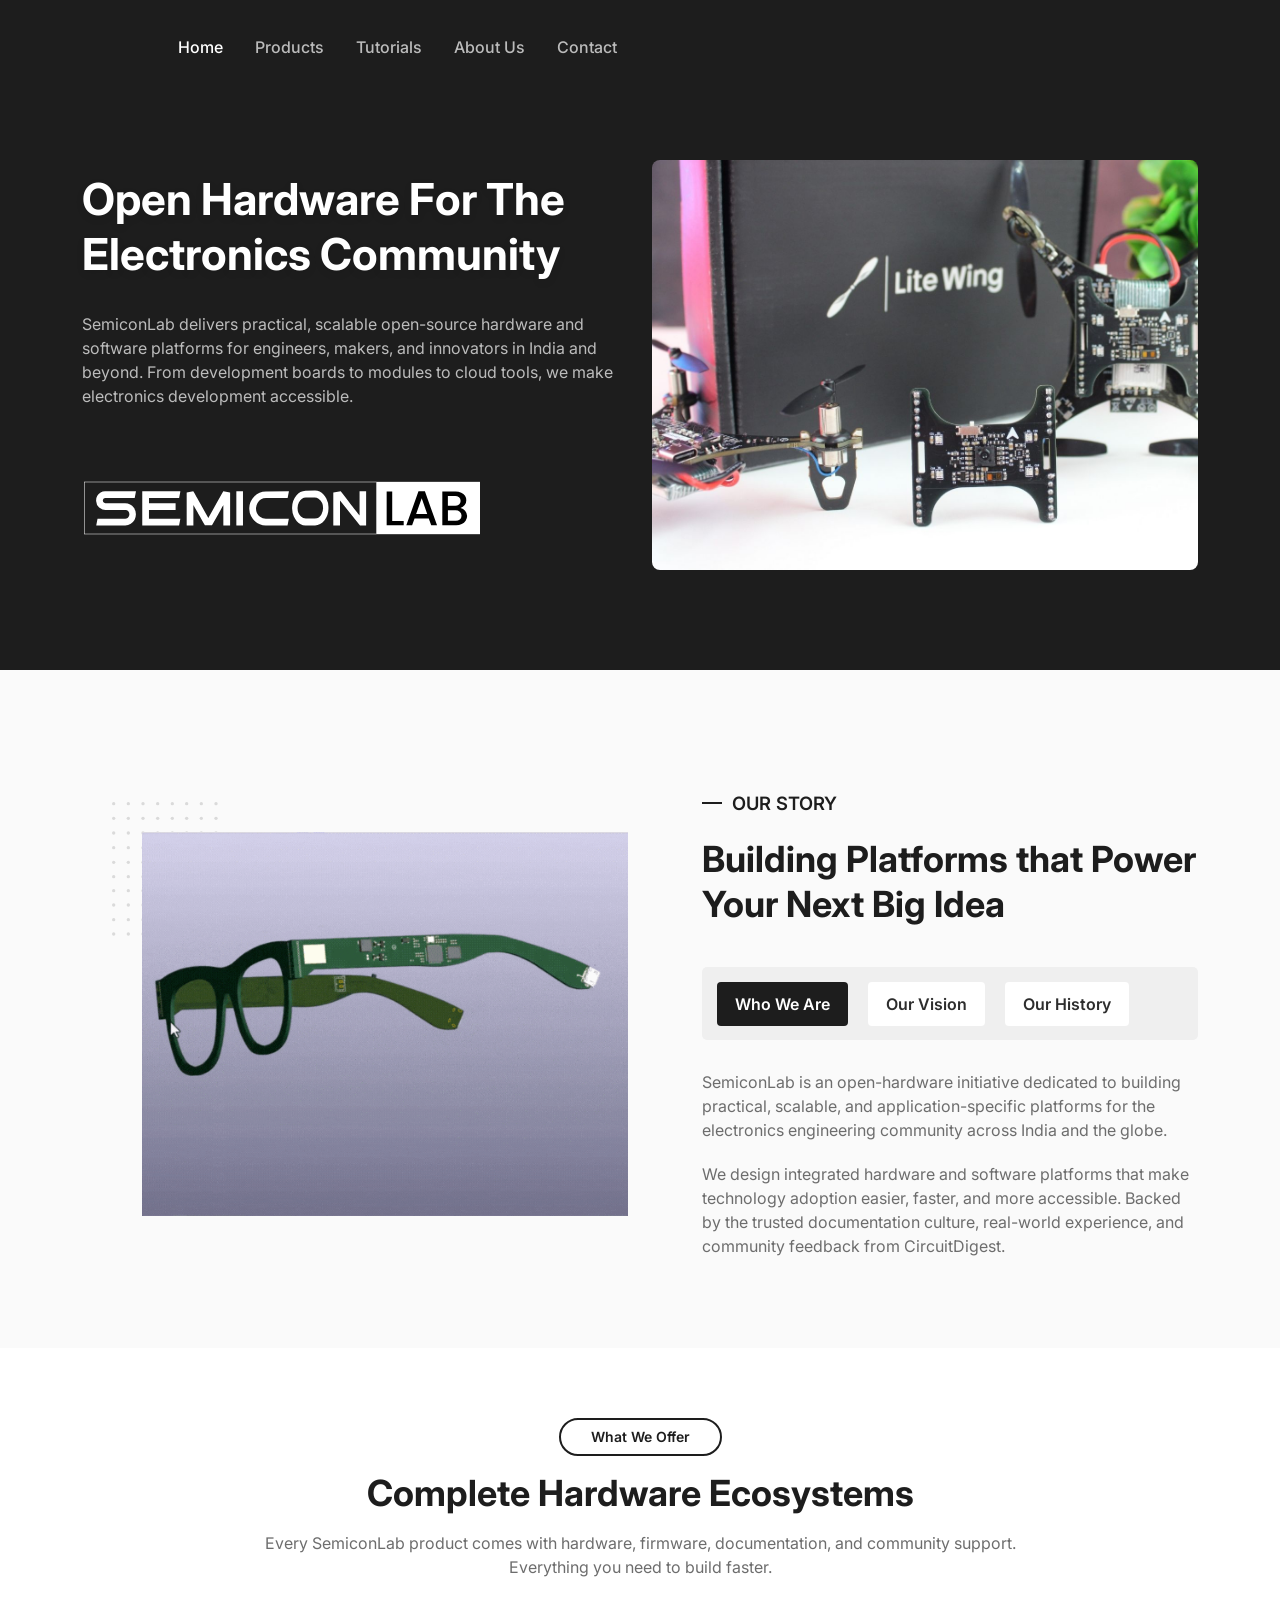
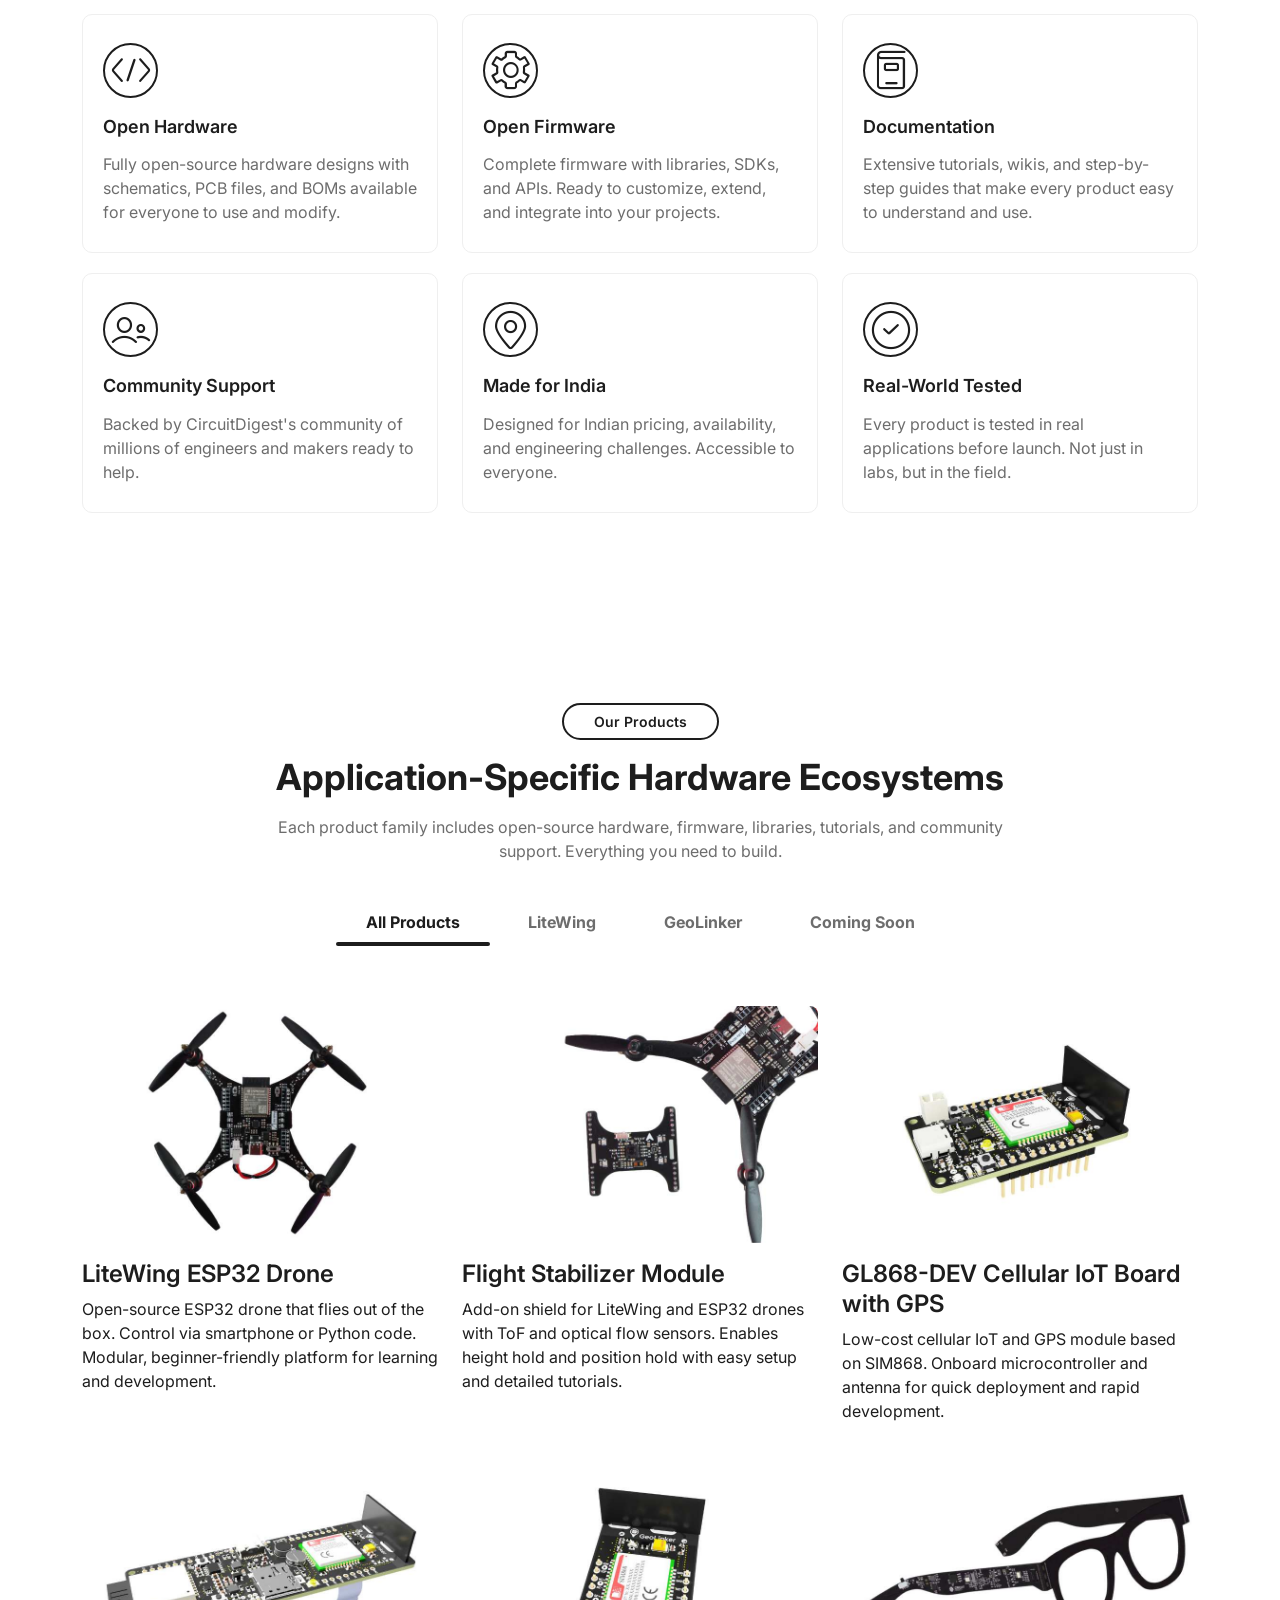
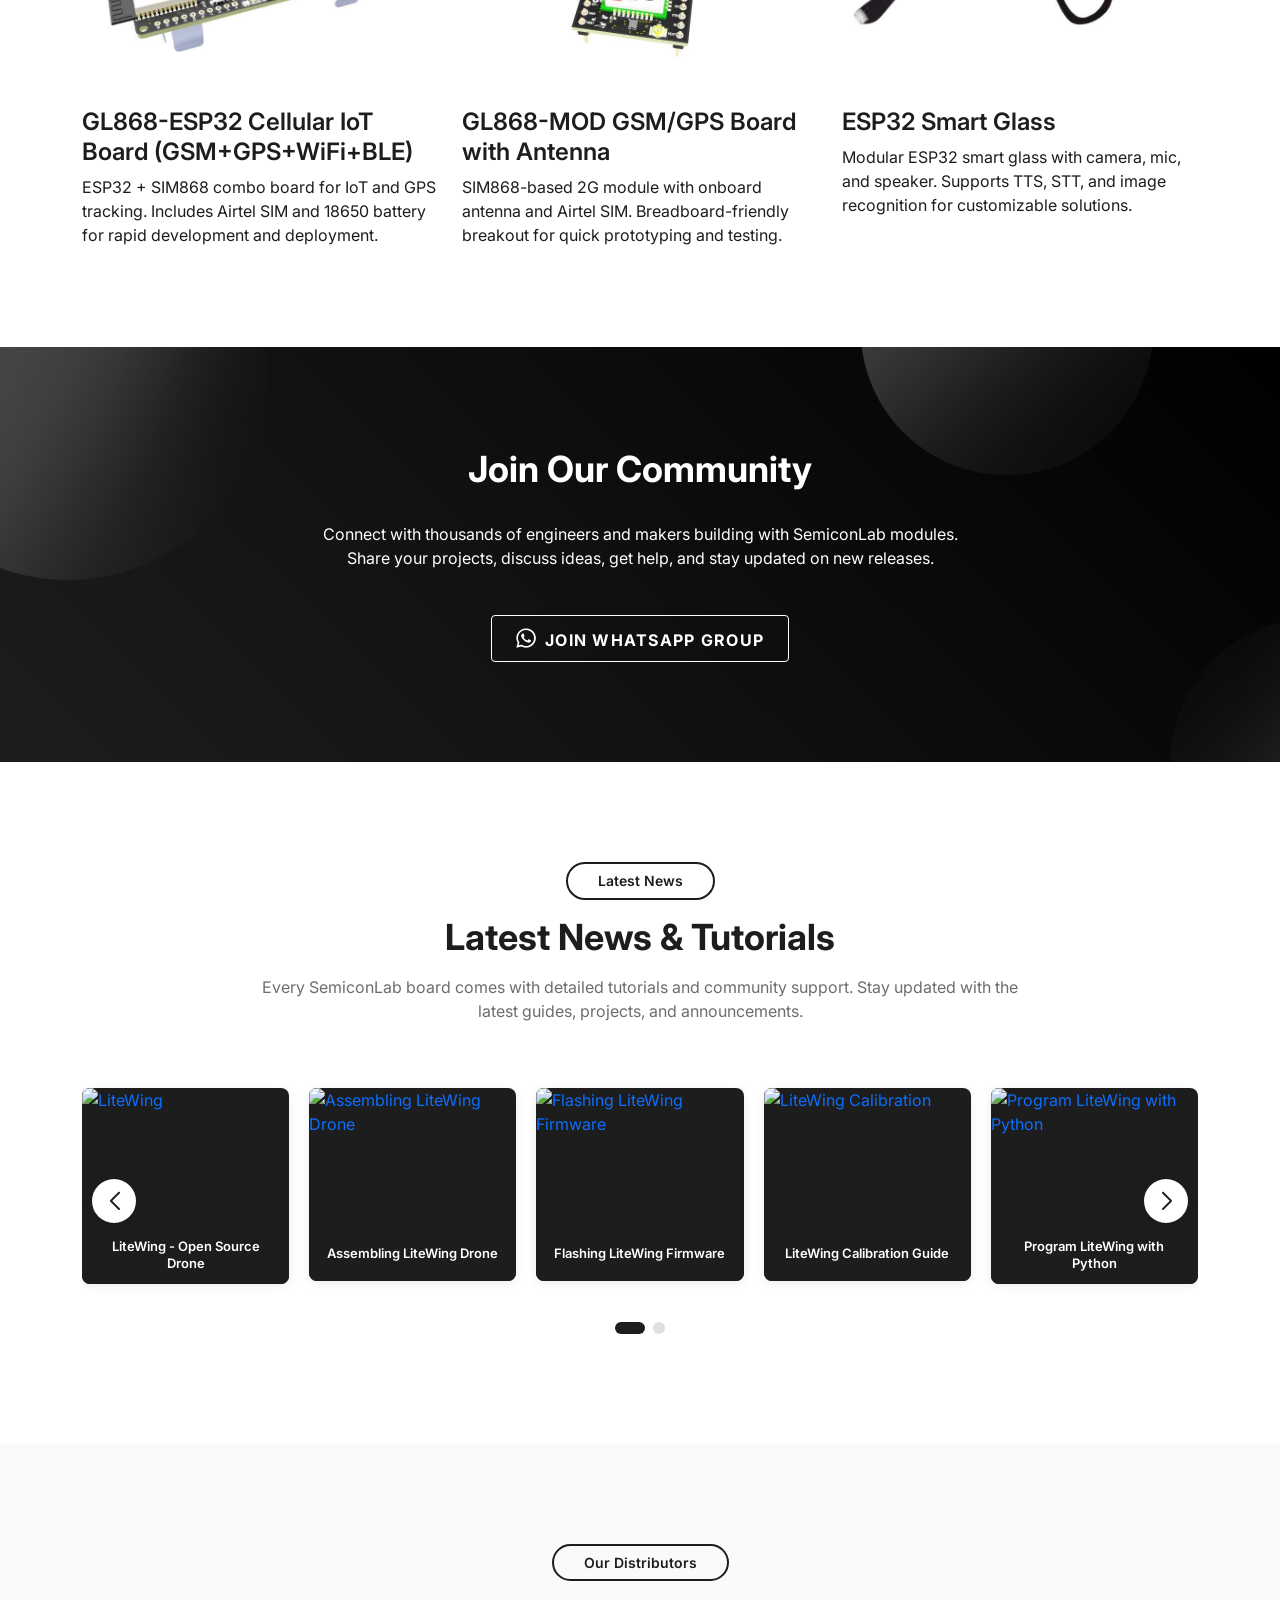
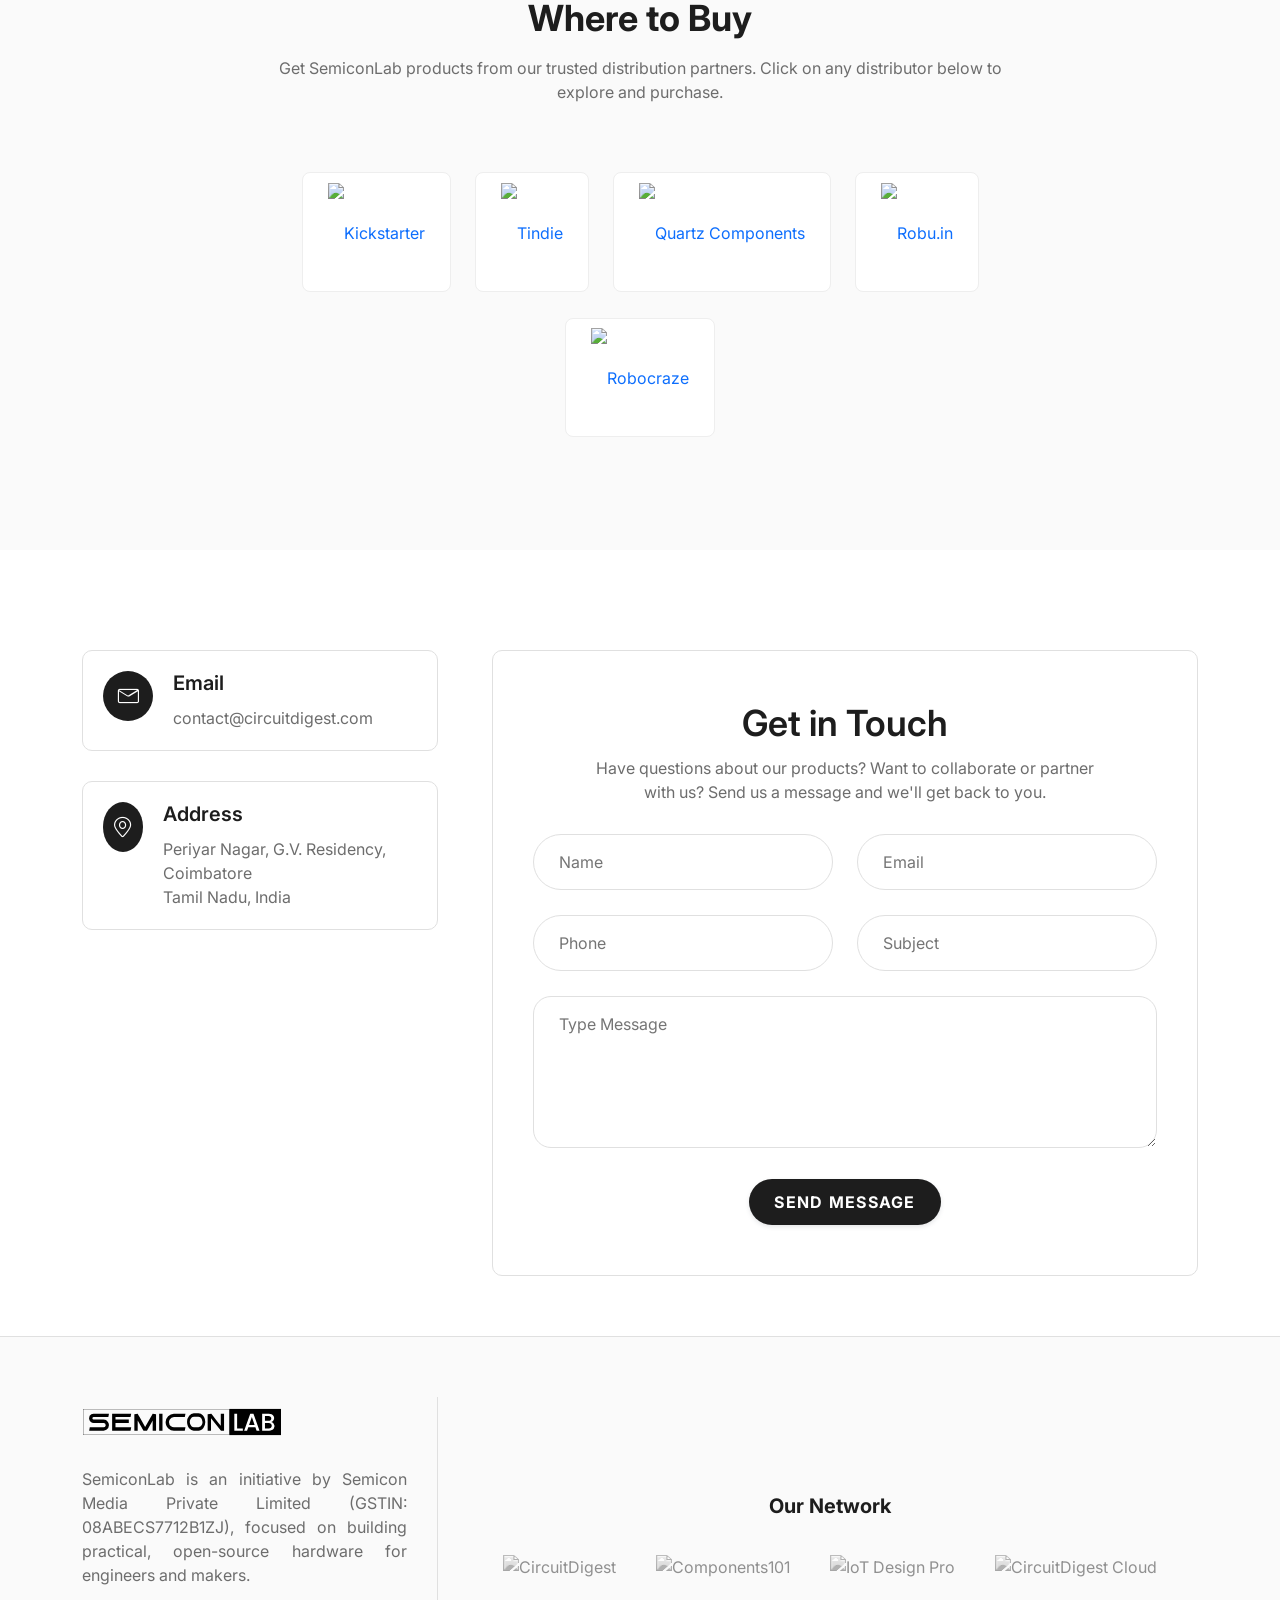
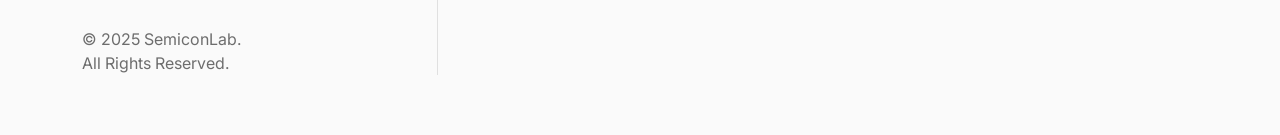
==== index.html @ 0733c243 "SemiconLab website - initial release" ====
<!DOCTYPE html>
<html lang="en">

<head>
  <!--====== Required meta tags ======-->
  <meta charset="utf-8" />
  <meta http-equiv="x-ua-compatible" content="ie=edge" />
  <meta name="viewport" content="width=device-width, initial-scale=1, shrink-to-fit=no" />
  
  <!--====== SEO Meta Tags ======-->
  <title>SemiconLab | Open Source Hardware for Electronics Community - Drones, IoT & GPS Modules</title>
  <meta name="description" content="SemiconLab (Semicon Lab) is an open-source hardware initiative offering ESP32 drones, GPS trackers, and IoT development boards. Practical, affordable, and well-documented platforms for engineers, makers, and educators in India." />
  <meta name="keywords" content="SemiconLab, Semicon Lab, open source hardware, ESP32 drone, LiteWing, GeoLinker, GPS tracker, IoT development board, electronics India, drone development, CircuitDigest, programmable drone, cellular IoT, DIY drone" />
  <meta name="author" content="SemiconLab - Semicon Media" />
  <meta name="robots" content="index, follow" />
  <link rel="canonical" href="https://semiconlab.com/" />
  
  <!--====== Open Graph / Facebook ======-->
  <meta property="og:type" content="website" />
  <meta property="og:url" content="https://semiconlab.com/" />
  <meta property="og:title" content="SemiconLab | Open Source Hardware for Electronics Community" />
  <meta property="og:description" content="SemiconLab offers open-source ESP32 drones, GPS trackers, and IoT boards. Practical hardware platforms for engineers and makers in India." />
  <meta property="og:image" content="https://semiconlab.com/assets/images/header/hero-image.jpg" />
  <meta property="og:site_name" content="SemiconLab" />
  
  <!--====== Twitter Card ======-->
  <meta name="twitter:card" content="summary_large_image" />
  <meta name="twitter:url" content="https://semiconlab.com/" />
  <meta name="twitter:title" content="SemiconLab | Open Source Hardware for Electronics Community" />
  <meta name="twitter:description" content="SemiconLab offers open-source ESP32 drones, GPS trackers, and IoT boards. Practical hardware platforms for engineers and makers." />
  <meta name="twitter:image" content="https://semiconlab.com/assets/images/header/hero-image.jpg" />
  
  <!--====== Favicon Icon ======-->
  <link rel="shortcut icon" type="image/x-icon" href="assets/images/favicon.svg" />
  <link rel="apple-touch-icon" href="assets/images/favicon.svg" />
  
  <!--====== Structured Data (JSON-LD) ======-->
  <script type="application/ld+json">
  {
    "@context": "https://schema.org",
    "@type": "Organization",
    "name": "SemiconLab",
    "alternateName": "Semicon Lab",
    "url": "https://semiconlab.com",
    "logo": "https://semiconlab.com/assets/images/logo.svg",
    "description": "Open-source hardware initiative offering ESP32 drones, GPS trackers, and IoT development boards for engineers and makers.",
    "address": {
      "@type": "PostalAddress",
      "addressLocality": "Coimbatore",
      "addressRegion": "Tamil Nadu",
      "addressCountry": "India"
    },
    "contactPoint": {
      "@type": "ContactPoint",
      "email": "contact@circuitdigest.com",
      "contactType": "customer service"
    },
    "sameAs": [
      "https://circuitdigest.com"
    ]
  }
  </script>
  <script type="application/ld+json">
  {
    "@context": "https://schema.org",
    "@type": "WebSite",
    "name": "SemiconLab",
    "alternateName": "Semicon Lab",
    "url": "https://semiconlab.com"
  }
  </script>

  <!--====== Bootstrap css ======-->
  <link rel="stylesheet" href="assets/css/bootstrap.min.css" />

  <!--====== Line Icons css ======-->
  <link rel="stylesheet" href="assets/css/lineicons.css" />

  <!--====== Tiny Slider css ======-->
  <link rel="stylesheet" href="assets/css/tiny-slider.css" />

  <!--====== gLightBox css ======-->
  <link rel="stylesheet" href="assets/css/glightbox.min.css" />

  <!--====== Swiper css ======-->
  <link rel="stylesheet" href="https://cdn.jsdelivr.net/npm/swiper@11/swiper-bundle.min.css" />

  <link rel="stylesheet" href="style.css" />
</head>

<body>

  <!--====== NAVBAR NINE PART START ======-->

  <section class="navbar-area navbar-nine">
    <div class="container">
      <div class="row">
        <div class="col-lg-12">
          <nav class="navbar navbar-expand-lg">
            <button class="navbar-toggler" type="button" data-bs-toggle="collapse" data-bs-target="#navbarNine"
              aria-controls="navbarNine" aria-expanded="false" aria-label="Toggle navigation">
              <span class="toggler-icon"></span>
              <span class="toggler-icon"></span>
              <span class="toggler-icon"></span>
            </button>

            <div class="collapse navbar-collapse sub-menu-bar" id="navbarNine">
              <ul class="navbar-nav">
                <li class="nav-item">
                  <a class="page-scroll active" href="#hero-area">Home</a>
                </li>
                <li class="nav-item">
                  <a class="page-scroll" href="#portfolio">Products</a>
                </li>
                <li class="nav-item">
                  <a class="page-scroll" href="#blog">Tutorials</a>
                </li>
                <li class="nav-item">
                  <a class="page-scroll" href="#about">About Us</a>
                </li>
                <li class="nav-item">
                  <a class="page-scroll" href="#contact">Contact</a>
                </li>
              </ul>
            </div>

          </nav>
          <!-- navbar -->
        </div>
      </div>
      <!-- row -->
    </div>
    <!-- container -->
  </section>

  <!--====== NAVBAR NINE PART ENDS ======-->


  <!-- Start header Area -->
  <section id="hero-area" class="header-area header-eight">
    <div class="container">
      <div class="row align-items-center">
        <div class="col-lg-6 col-md-12 col-12">
          <div class="header-content">
            <h1>Open Hardware for the Electronics Community</h1>
            <p>
              SemiconLab delivers practical, scalable open-source hardware and software platforms 
              for engineers, makers, and innovators in India and beyond. From development boards 
              to modules to cloud tools, we make electronics development accessible.
            </p>
            <div class="button">
              <img src="assets/images/white-logo.svg" alt="SemiconLab" style="height: 100px; width: 400px; margin-top: 10px;" />
            </div>
          </div>
        </div>
        <div class="col-lg-6 col-md-12 col-12">
          <div class="header-image">
            <img src="assets/images/header/hero-image.jpg" alt="SemiconLab Open Source Hardware - ESP32 Drones and IoT Development Boards" />
          </div>
        </div>
      </div>
    </div>
  </section>
  <!-- End header Area -->

  <!--====== ABOUT FIVE PART START ======-->

  <section id="about" class="about-area about-five">
    <div class="container">
      <div class="row align-items-center">
        <div class="col-lg-6 col-12">
          <div class="about-image-five">
            <svg class="shape" width="106" height="134" viewBox="0 0 106 134" fill="none"
              xmlns="http://www.w3.org/2000/svg">
              <circle cx="1.66654" cy="1.66679" r="1.66667" fill="#DADADA" />
              <circle cx="1.66654" cy="16.3335" r="1.66667" fill="#DADADA" />
              <circle cx="1.66654" cy="31.0001" r="1.66667" fill="#DADADA" />
              <circle cx="1.66654" cy="45.6668" r="1.66667" fill="#DADADA" />
              <circle cx="1.66654" cy="60.3335" r="1.66667" fill="#DADADA" />
              <circle cx="1.66654" cy="88.6668" r="1.66667" fill="#DADADA" />
              <circle cx="1.66654" cy="117.667" r="1.66667" fill="#DADADA" />
              <circle cx="1.66654" cy="74.6668" r="1.66667" fill="#DADADA" />
              <circle cx="1.66654" cy="103" r="1.66667" fill="#DADADA" />
              <circle cx="1.66654" cy="132" r="1.66667" fill="#DADADA" />
              <circle cx="16.3333" cy="1.66679" r="1.66667" fill="#DADADA" />
              <circle cx="16.3333" cy="16.3335" r="1.66667" fill="#DADADA" />
              <circle cx="16.3333" cy="31.0001" r="1.66667" fill="#DADADA" />
              <circle cx="16.3333" cy="45.6668" r="1.66667" fill="#DADADA" />
              <circle cx="16.333" cy="60.3335" r="1.66667" fill="#DADADA" />
              <circle cx="16.333" cy="88.6668" r="1.66667" fill="#DADADA" />
              <circle cx="16.333" cy="117.667" r="1.66667" fill="#DADADA" />
              <circle cx="16.333" cy="74.6668" r="1.66667" fill="#DADADA" />
              <circle cx="16.333" cy="103" r="1.66667" fill="#DADADA" />
              <circle cx="16.333" cy="132" r="1.66667" fill="#DADADA" />
              <circle cx="30.9998" cy="1.66679" r="1.66667" fill="#DADADA" />
              <circle cx="74.6665" cy="1.66679" r="1.66667" fill="#DADADA" />
              <circle cx="30.9998" cy="16.3335" r="1.66667" fill="#DADADA" />
              <circle cx="74.6665" cy="16.3335" r="1.66667" fill="#DADADA" />
              <circle cx="30.9998" cy="31.0001" r="1.66667" fill="#DADADA" />
              <circle cx="74.6665" cy="31.0001" r="1.66667" fill="#DADADA" />
              <circle cx="30.9998" cy="45.6668" r="1.66667" fill="#DADADA" />
              <circle cx="74.6665" cy="45.6668" r="1.66667" fill="#DADADA" />
              <circle cx="31" cy="60.3335" r="1.66667" fill="#DADADA" />
              <circle cx="74.6668" cy="60.3335" r="1.66667" fill="#DADADA" />
              <circle cx="31" cy="88.6668" r="1.66667" fill="#DADADA" />
              <circle cx="74.6668" cy="88.6668" r="1.66667" fill="#DADADA" />
              <circle cx="31" cy="117.667" r="1.66667" fill="#DADADA" />
              <circle cx="74.6668" cy="117.667" r="1.66667" fill="#DADADA" />
              <circle cx="31" cy="74.6668" r="1.66667" fill="#DADADA" />
              <circle cx="74.6668" cy="74.6668" r="1.66667" fill="#DADADA" />
              <circle cx="31" cy="103" r="1.66667" fill="#DADADA" />
              <circle cx="74.6668" cy="103" r="1.66667" fill="#DADADA" />
              <circle cx="31" cy="132" r="1.66667" fill="#DADADA" />
              <circle cx="74.6668" cy="132" r="1.66667" fill="#DADADA" />
              <circle cx="45.6665" cy="1.66679" r="1.66667" fill="#DADADA" />
              <circle cx="89.3333" cy="1.66679" r="1.66667" fill="#DADADA" />
              <circle cx="45.6665" cy="16.3335" r="1.66667" fill="#DADADA" />
              <circle cx="89.3333" cy="16.3335" r="1.66667" fill="#DADADA" />
              <circle cx="45.6665" cy="31.0001" r="1.66667" fill="#DADADA" />
              <circle cx="89.3333" cy="31.0001" r="1.66667" fill="#DADADA" />
              <circle cx="45.6665" cy="45.6668" r="1.66667" fill="#DADADA" />
              <circle cx="89.3333" cy="45.6668" r="1.66667" fill="#DADADA" />
              <circle cx="45.6665" cy="60.3335" r="1.66667" fill="#DADADA" />
              <circle cx="89.3333" cy="60.3335" r="1.66667" fill="#DADADA" />
              <circle cx="45.6665" cy="88.6668" r="1.66667" fill="#DADADA" />
              <circle cx="89.3333" cy="88.6668" r="1.66667" fill="#DADADA" />
              <circle cx="45.6665" cy="117.667" r="1.66667" fill="#DADADA" />
              <circle cx="89.3333" cy="117.667" r="1.66667" fill="#DADADA" />
              <circle cx="45.6665" cy="74.6668" r="1.66667" fill="#DADADA" />
              <circle cx="89.3333" cy="74.6668" r="1.66667" fill="#DADADA" />
              <circle cx="45.6665" cy="103" r="1.66667" fill="#DADADA" />
              <circle cx="89.3333" cy="103" r="1.66667" fill="#DADADA" />
              <circle cx="45.6665" cy="132" r="1.66667" fill="#DADADA" />
              <circle cx="89.3333" cy="132" r="1.66667" fill="#DADADA" />
              <circle cx="60.3333" cy="1.66679" r="1.66667" fill="#DADADA" />
              <circle cx="104" cy="1.66679" r="1.66667" fill="#DADADA" />
              <circle cx="60.3333" cy="16.3335" r="1.66667" fill="#DADADA" />
              <circle cx="104" cy="16.3335" r="1.66667" fill="#DADADA" />
              <circle cx="60.3333" cy="31.0001" r="1.66667" fill="#DADADA" />
              <circle cx="104" cy="31.0001" r="1.66667" fill="#DADADA" />
              <circle cx="60.3333" cy="45.6668" r="1.66667" fill="#DADADA" />
              <circle cx="104" cy="45.6668" r="1.66667" fill="#DADADA" />
              <circle cx="60.333" cy="60.3335" r="1.66667" fill="#DADADA" />
              <circle cx="104" cy="60.3335" r="1.66667" fill="#DADADA" />
              <circle cx="60.333" cy="88.6668" r="1.66667" fill="#DADADA" />
              <circle cx="104" cy="88.6668" r="1.66667" fill="#DADADA" />
              <circle cx="60.333" cy="117.667" r="1.66667" fill="#DADADA" />
              <circle cx="104" cy="117.667" r="1.66667" fill="#DADADA" />
              <circle cx="60.333" cy="74.6668" r="1.66667" fill="#DADADA" />
              <circle cx="104" cy="74.6668" r="1.66667" fill="#DADADA" />
              <circle cx="60.333" cy="103" r="1.66667" fill="#DADADA" />
              <circle cx="104" cy="103" r="1.66667" fill="#DADADA" />
              <circle cx="60.333" cy="132" r="1.66667" fill="#DADADA" />
              <circle cx="104" cy="132" r="1.66667" fill="#DADADA" />
            </svg>
            <img src="assets/images/about/about-img1.gif" alt="SemiconLab Products" />
          </div>
        </div>
        <div class="col-lg-6 col-12">
          <div class="about-five-content">
            <h6 class="small-title text-lg">OUR STORY</h6>
            <h2 class="main-title fw-bold">Building Platforms that Power Your Next Big Idea</h2>
            <div class="about-five-tab">
              <nav>
                <div class="nav nav-tabs" id="nav-tab" role="tablist">
                  <button class="nav-link active" id="nav-who-tab" data-bs-toggle="tab" data-bs-target="#nav-who"
                    type="button" role="tab" aria-controls="nav-who" aria-selected="true">Who We Are</button>
                  <button class="nav-link" id="nav-vision-tab" data-bs-toggle="tab" data-bs-target="#nav-vision"
                    type="button" role="tab" aria-controls="nav-vision" aria-selected="false">Our Vision</button>
                  <button class="nav-link" id="nav-history-tab" data-bs-toggle="tab" data-bs-target="#nav-history"
                    type="button" role="tab" aria-controls="nav-history" aria-selected="false">Our History</button>
                </div>
              </nav>
              <div class="tab-content" id="nav-tabContent">
                <div class="tab-pane fade show active" id="nav-who" role="tabpanel" aria-labelledby="nav-who-tab">
                  <p>SemiconLab is an open-hardware initiative dedicated to building practical, scalable, and application-specific platforms for the electronics engineering community across India and the globe.</p>
                  <p>We design integrated hardware and software platforms that make technology adoption easier, faster, and more accessible. Backed by the trusted documentation culture, real-world experience, and community feedback from CircuitDigest.</p>
                </div>
                <div class="tab-pane fade" id="nav-vision" role="tabpanel" aria-labelledby="nav-vision-tab">
                  <p>To become a community-trusted open hardware brand that enables engineers, makers, and innovators to rapidly adapt, experiment, and develop technology, with a strong focus on India's growing engineering ecosystem.</p>
                  <p>We aim to empower the electronics community with hardware, software, and learning resources that reduce barriers to entry and accelerate innovation.</p>
                </div>
                <div class="tab-pane fade" id="nav-history" role="tabpanel" aria-labelledby="nav-history-tab">
                  <p>SemiconLab is an initiative by Semicon Media, born from a decade of experience in electronics design and community building. After inspiring millions to build electronics, we recognized the need for a mature, local open hardware ecosystem in India.</p>
                  <p>Our mission is to bridge this gap, enabling engineers, designers, and startups to build and scale their ideas faster using open, well-documented platforms.</p>
                </div>
              </div>
            </div>
          </div>
        </div>
      </div>
    </div>
    <!-- container -->
  </section>

  <!--====== ABOUT FIVE PART ENDS ======-->

  <!-- ===== service-area start ===== -->
  <section id="services" class="services-area services-eight">
    <!--======  Start Section Title Five ======-->
    <div class="section-title-five">
      <div class="container">
        <div class="row">
          <div class="col-12">
            <div class="content">
              <h6>What We Offer</h6>
              <h2 class="fw-bold">Complete Hardware Ecosystems</h2>
              <p>
                Every SemiconLab product comes with hardware, firmware, documentation, 
                and community support. Everything you need to build faster.
              </p>
            </div>
          </div>
        </div>
        <!-- row -->
      </div>
      <!-- container -->
    </div>
    <!--======  End Section Title Five ======-->
    <div class="container">
      <div class="row">
        <div class="col-lg-4 col-md-6">
          <div class="single-services">
            <div class="service-icon">
              <i class="lni lni-code"></i>
            </div>
            <div class="service-content">
              <h4>Open Hardware</h4>
              <p>
                Fully open-source hardware designs with schematics, PCB files, 
                and BOMs available for everyone to use and modify.
              </p>
            </div>
          </div>
        </div>
        <div class="col-lg-4 col-md-6">
          <div class="single-services">
            <div class="service-icon">
              <i class="lni lni-cog"></i>
            </div>
            <div class="service-content">
              <h4>Open Firmware</h4>
              <p>
                Complete firmware with libraries, SDKs, and APIs. Ready to 
                customize, extend, and integrate into your projects.
              </p>
            </div>
          </div>
        </div>
        <div class="col-lg-4 col-md-6">
          <div class="single-services">
            <div class="service-icon">
              <i class="lni lni-book"></i>
            </div>
            <div class="service-content">
              <h4>Documentation</h4>
              <p>
                Extensive tutorials, wikis, and step-by-step guides that make 
                every product easy to understand and use.
              </p>
            </div>
          </div>
        </div>
        <div class="col-lg-4 col-md-6">
          <div class="single-services">
            <div class="service-icon">
              <i class="lni lni-users"></i>
            </div>
            <div class="service-content">
              <h4>Community Support</h4>
              <p>
                Backed by CircuitDigest's community of millions of engineers 
                and makers ready to help.
              </p>
            </div>
          </div>
        </div>
        <div class="col-lg-4 col-md-6">
          <div class="single-services">
            <div class="service-icon">
              <i class="lni lni-map-marker"></i>
            </div>
            <div class="service-content">
              <h4>Made for India</h4>
              <p>
                Designed for Indian pricing, availability, and engineering 
                challenges. Accessible to everyone.
              </p>
            </div>
          </div>
        </div>
        <div class="col-lg-4 col-md-6">
          <div class="single-services">
            <div class="service-icon">
              <i class="lni lni-checkmark-circle"></i>
            </div>
            <div class="service-content">
              <h4>Real-World Tested</h4>
              <p>
                Every product is tested in real applications before launch. 
                Not just in labs, but in the field.
              </p>
            </div>
          </div>
        </div>
      </div>
    </div>
  </section>
  <!-- ===== service-area end ===== -->


  <!--====== PRODUCTS SECTION START ======-->

  <section id="portfolio" class="portfolio-area portfolio-three">
    <!--======  Start Section Title Five ======-->
    <div class="section-title-five">
      <div class="container">
        <div class="row">
          <div class="col-12">
            <div class="content">
              <h6>Our Products</h6>
              <h2 class="fw-bold">Application-Specific Hardware Ecosystems</h2>
              <p>
                Each product family includes open-source hardware, firmware, libraries, 
                tutorials, and community support. Everything you need to build.
              </p>
            </div>
          </div>
        </div>
        <!-- row -->
      </div>
      <!-- container -->
    </div>
    <!--======  End Section Title Five ======-->
    <div class="container">
      <div class="row">
        <div class="col-lg-12">
          <div class="portfolio-menu text-center">
            <button type="button" data-filter="all" class="active" onclick="filterPortfolio('all', this)">All Products</button>
            <button type="button" data-filter="drones" onclick="filterPortfolio('drones', this)">LiteWing</button>
            <button type="button" data-filter="iot" onclick="filterPortfolio('iot', this)">GeoLinker</button>
            <button type="button" data-filter="coming" onclick="filterPortfolio('coming', this)">Coming Soon</button>
          </div>
          <!-- portfolio menu -->
        </div>
      </div>
      <!-- row -->
      <div class="row grid">
        <!-- LiteWing Items (5.jpg, 6.jpg) -->
        <div class="col-lg-4 col-sm-6" data-filter="drones">
          <div class="portfolio-style-three">
            <div class="portfolio-image">
              <img src="assets/images/portfolio/5.jpg" alt="LiteWing Drone Platform" />
              <div class="portfolio-overlay d-flex align-items-center justify-content-center">
                <div class="portfolio-content">
                  <div class="portfolio-icon">
                    <a class="image-popup-three glightbox3" href="assets/images/portfolio/5.jpg">
                      <i class="lni lni-zoom-in"> </i>
                    </a>
                  </div>
                  <div class="portfolio-icon">
                    <a href="javascript:void(0)"> <i class="lni lni-link"> </i> </a>
                  </div>
                </div>
              </div>
            </div>
            <div class="portfolio-text">
              <h4 class="portfolio-title">
                <a href="javascript:void(0)">LiteWing ESP32 Drone</a>
              </h4>
              <p class="text">
                Open-source ESP32 drone that flies out of the box. Control via smartphone or Python code. 
                Modular, beginner-friendly platform for learning and development.
              </p>
            </div>
          </div>
        </div>
        <div class="col-lg-4 col-sm-6" data-filter="drones">
          <div class="portfolio-style-three">
            <div class="portfolio-image">
              <img src="assets/images/portfolio/6.jpg" alt="LiteWing Flight Controller" />
              <div class="portfolio-overlay d-flex align-items-center justify-content-center">
                <div class="portfolio-content">
                  <div class="portfolio-icon">
                    <a class="image-popup-three glightbox3" href="assets/images/portfolio/6.jpg">
                      <i class="lni lni-zoom-in"> </i>
                    </a>
                  </div>
                  <div class="portfolio-icon">
                    <a href="javascript:void(0)"> <i class="lni lni-link"> </i> </a>
                  </div>
                </div>
              </div>
            </div>
            <div class="portfolio-text">
              <h4 class="portfolio-title">
                <a href="javascript:void(0)">Flight Stabilizer Module</a>
              </h4>
              <p class="text">
                Add-on shield for LiteWing and ESP32 drones with ToF and optical flow sensors. 
                Enables height hold and position hold with easy setup and detailed tutorials.
              </p>
            </div>
          </div>
        </div>
        <!-- GeoLinker Items (1.jpg, 2.jpg, 3.jpg) -->
        <div class="col-lg-4 col-sm-6" data-filter="iot">
          <div class="portfolio-style-three">
            <div class="portfolio-image">
              <img src="assets/images/portfolio/1.jpg" alt="GeoLinker GPS Module" />
              <div class="portfolio-overlay d-flex align-items-center justify-content-center">
                <div class="portfolio-content">
                  <div class="portfolio-icon">
                    <a class="image-popup-three glightbox3" href="assets/images/portfolio/1.jpg">
                      <i class="lni lni-zoom-in"> </i>
                    </a>
                  </div>
                  <div class="portfolio-icon">
                    <a href="javascript:void(0)"> <i class="lni lni-link"> </i> </a>
                  </div>
                </div>
              </div>
            </div>
            <div class="portfolio-text">
              <h4 class="portfolio-title">
                <a href="javascript:void(0)">GL868-DEV Cellular IoT Board with GPS</a>
              </h4>
              <p class="text">
                Low-cost cellular IoT and GPS module based on SIM868. 
                Onboard microcontroller and antenna for quick deployment and rapid development.
              </p>
            </div>
          </div>
        </div>
        <div class="col-lg-4 col-sm-6" data-filter="iot">
          <div class="portfolio-style-three">
            <div class="portfolio-image">
              <img src="assets/images/portfolio/2.jpg" alt="GeoLinker Cellular IoT" />
              <div class="portfolio-overlay d-flex align-items-center justify-content-center">
                <div class="portfolio-content">
                  <div class="portfolio-icon">
                    <a class="image-popup-three glightbox3" href="assets/images/portfolio/2.jpg">
                      <i class="lni lni-zoom-in"> </i>
                    </a>
                  </div>
                  <div class="portfolio-icon">
                    <a href="javascript:void(0)"> <i class="lni lni-link"> </i> </a>
                  </div>
                </div>
              </div>
            </div>
            <div class="portfolio-text">
              <h4 class="portfolio-title">
                <a href="javascript:void(0)">GL868-ESP32 Cellular IoT Board (GSM+GPS+WiFi+BLE)</a>
              </h4>
              <p class="text">
                ESP32 + SIM868 combo board for IoT and GPS tracking. 
                Includes Airtel SIM and 18650 battery for rapid development and deployment.
              </p>
            </div>
          </div>
        </div>
        <div class="col-lg-4 col-sm-6" data-filter="iot">
          <div class="portfolio-style-three">
            <div class="portfolio-image">
              <img src="assets/images/portfolio/3.jpg" alt="GeoLinker Asset Tracker" />
              <div class="portfolio-overlay d-flex align-items-center justify-content-center">
                <div class="portfolio-content">
                  <div class="portfolio-icon">
                    <a class="image-popup-three glightbox3" href="assets/images/portfolio/3.jpg">
                      <i class="lni lni-zoom-in"> </i>
                    </a>
                  </div>
                  <div class="portfolio-icon">
                    <a href="javascript:void(0)"> <i class="lni lni-link"> </i> </a>
                  </div>
                </div>
              </div>
            </div>
            <div class="portfolio-text">
              <h4 class="portfolio-title">
                <a href="javascript:void(0)">GL868-MOD GSM/GPS Board with Antenna</a>
              </h4>
              <p class="text">
                SIM868-based 2G module with onboard antenna and Airtel SIM. 
                Breadboard-friendly breakout for quick prototyping and testing.
              </p>
            </div>
          </div>
        </div>
        <!-- Coming Soon Item (4.jpg) -->
        <div class="col-lg-4 col-sm-6" data-filter="coming">
          <div class="portfolio-style-three">
            <div class="portfolio-image">
              <img src="assets/images/portfolio/4.jpg" alt="Coming Soon" />
              <div class="portfolio-overlay d-flex align-items-center justify-content-center">
                <div class="portfolio-content">
                  <div class="portfolio-icon">
                    <a class="image-popup-three glightbox3" href="assets/images/portfolio/4.jpg">
                      <i class="lni lni-zoom-in"> </i>
                    </a>
                  </div>
                  <div class="portfolio-icon">
                    <a href="javascript:void(0)"> <i class="lni lni-link"> </i> </a>
                  </div>
                </div>
              </div>
            </div>
            <div class="portfolio-text">
              <h4 class="portfolio-title">
                <a href="javascript:void(0)">ESP32 Smart Glass</a>
              </h4>
              <p class="text">
                Modular ESP32 smart glass with camera, mic, and speaker. 
                Supports TTS, STT, and image recognition for customizable solutions.
              </p>
            </div>
          </div>
        </div>
      </div>
      <!-- row -->
    </div>
    <!-- container -->
  </section>

  <!--====== PRODUCTS SECTION ENDS ======-->



  <!-- Start Cta Area -->
  <section id="call-action" class="call-action">
    <div class="container">
      <div class="row justify-content-center">
        <div class="col-xxl-6 col-xl-7 col-lg-8 col-md-9">
          <div class="inner-content">
            <h2>Join Our Community</h2>
            <p>
              Connect with thousands of engineers and makers building with SemiconLab modules. 
              Share your projects, discuss ideas, get help, and stay updated on new releases.
            </p>
            <div class="light-rounded-buttons">
              <a href="https://chat.whatsapp.com/L79JMpehN63KCiBPNRwske" target="_blank" class="btn primary-btn-outline"><i class="lni lni-whatsapp" style="margin-right: 8px; font-size: 20px;"></i>Join WhatsApp Group</a>
            </div>
          </div>
        </div>
      </div>
    </div>
  </section>
  <!-- End Cta Area -->


  <!-- Start Latest News Area -->
  <div id="blog" class="latest-news-area section">
    <!--======  Start Section Title Five ======-->
    <div class="section-title-five">
      <div class="container">
        <div class="row">
          <div class="col-12">
            <div class="content">
              <h6>Latest News</h6>
              <h2 class="fw-bold">Latest News & Tutorials</h2>
              <p>
                Every SemiconLab board comes with detailed tutorials and community support. 
                Stay updated with the latest guides, projects, and announcements.
              </p>
            </div>
          </div>
        </div>
        <!-- row -->
      </div>
      <!-- container -->
    </div>
    <!--======  End Section Title Five ======-->
    <div class="container">
      <!-- Swiper Carousel -->
      <div class="swiper tutorial-swiper">
        <div class="swiper-wrapper">
          <!-- Tutorial 1 -->
          <div class="swiper-slide">
            <a href="https://circuitdigest.com/litewing" target="_blank" class="tutorial-card">
              <img src="https://circuitdigest.com/sites/default/files/inlineimages/u5/LiteWing-Completed.png" alt="LiteWing" />
              <h4>LiteWing - Open Source Drone</h4>
            </a>
          </div>
          <!-- Tutorial 2 -->
          <div class="swiper-slide">
            <a href="https://circuitdigest.com/articles/assembling-litewing-drone" target="_blank" class="tutorial-card">
              <img src="https://circuitdigest.com/sites/default/files/field/image/LiteWing%20Wiki%20Doc.png" alt="Assembling LiteWing Drone" />
              <h4>Assembling LiteWing Drone</h4>
            </a>
          </div>
          <!-- Tutorial 3 -->
          <div class="swiper-slide">
            <a href="https://circuitdigest.com/articles/flashing-litewing-firmware" target="_blank" class="tutorial-card">
              <img src="https://circuitdigest.com/sites/default/files/field/image/Litwing-firmware-guide.jpg" alt="Flashing LiteWing Firmware" />
              <h4>Flashing LiteWing Firmware</h4>
            </a>
          </div>
          <!-- Tutorial 4 -->
          <div class="swiper-slide">
            <a href="https://circuitdigest.com/articles/litewing-calibration" target="_blank" class="tutorial-card">
              <img src="https://circuitdigest.com/sites/default/files/field/image/LiteWing-calibration.jpg" alt="LiteWing Calibration" />
              <h4>LiteWing Calibration Guide</h4>
            </a>
          </div>
          <!-- Tutorial 5 -->
          <div class="swiper-slide">
            <a href="https://circuitdigest.com/microcontroller-projects/how-to-program-litewing-drone-using-python-with-crazyflie-cflib-python-sdk" target="_blank" class="tutorial-card">
              <img src="https://circuitdigest.com/sites/default/files/projectimage_mic/Code%20%26%20Litewing.png" alt="Program LiteWing with Python" />
              <h4>Program LiteWing with Python</h4>
            </a>
          </div>
          <!-- Tutorial 6 -->
          <div class="swiper-slide">
            <a href="https://circuitdigest.com/articles/start-flying-with-litewing" target="_blank" class="tutorial-card">
              <img src="https://circuitdigest.com/sites/default/files/field/image/Litewing-mobile-app-flight-guide-DharageswaranS.jpeg" alt="Start Flying with LiteWing" />
              <h4>Start Flying with LiteWing</h4>
            </a>
          </div>
          <!-- Tutorial 7 -->
          <div class="swiper-slide">
            <a href="https://circuitdigest.com/tutorial/gps-visualizer-for-iot-based-gps-tracking-projects" target="_blank" class="tutorial-card">
              <img src="https://circuitdigest.com/sites/default/files/projectimage_tut/GeoLinker-Free-IoT-based-GPS-Tracking-Map.png" alt="GPS Visualizer for IoT" />
              <h4>GPS Visualizer for IoT Tracking</h4>
            </a>
          </div>
          <!-- Tutorial 8 -->
          <div class="swiper-slide">
            <a href="https://circuitdigest.com/microcontroller-projects/gps-tracker-with-seeed-studio-xiao-esp32-s3-and-geofencing" target="_blank" class="tutorial-card">
              <img src="https://circuitdigest.com/sites/default/files/projectimage_mic/Built-Your-Own-GPS-Tracker-with-Geofence-Using-Xiao-ESP32-S3.jpg" alt="GPS Tracker with Geofencing" />
              <h4>GPS Tracker with XIAO ESP32-S3</h4>
            </a>
          </div>
          <!-- Tutorial 9 -->
          <div class="swiper-slide">
            <a href="https://circuitdigest.com/microcontroller-projects/esp32-gps-tracker-with-sim800l-and-neo6m-module" target="_blank" class="tutorial-card">
              <img src="https://circuitdigest.com/sites/default/files/projectimage_mic/ESP32-GPS-Tracker-with-SIM800L-and-NEO6M-Modules.png" alt="ESP32 GPS Tracker" />
              <h4>ESP32 GPS Tracker with SIM800L</h4>
            </a>
          </div>
          <!-- Tutorial 10 -->
          <div class="swiper-slide">
            <a href="https://circuitdigest.com/microcontroller-projects/simple-gps-tracker-using-esp32-visualize-data-on-map" target="_blank" class="tutorial-card">
              <img src="https://circuitdigest.com/sites/default/files/projectimage_mic/GPS-Tracker-using-ESP32-and-GeoLinker.png" alt="Simple GPS Tracker with ESP32" />
              <h4>Simple GPS Tracker Using ESP32</h4>
            </a>
          </div>
        </div>
        <!-- Navigation buttons -->
        <div class="swiper-button-next"></div>
        <div class="swiper-button-prev"></div>
        <!-- Pagination -->
        <div class="swiper-pagination"></div>
      </div>
    </div>
  </div>
  <!-- End Latest News Area -->

  <!-- Start Brand Area -->
  <div id="clients" class="brand-area section">
    <!--======  Start Section Title Five ======-->
    <div class="section-title-five">
      <div class="container">
        <div class="row">
          <div class="col-12">
            <div class="content">
              <h6>Our Distributors</h6>
              <h2 class="fw-bold">Where to Buy</h2>
              <p>
                Get SemiconLab products from our trusted distribution partners. 
                Click on any distributor below to explore and purchase.
              </p>
            </div>
          </div>
        </div>
        <!-- row -->
      </div>
      <!-- container -->
    </div>
    <!--======  End Section Title Five ======-->
    <div class="container">
      <div class="row">
        <div class="col-lg-8 offset-lg-2 col-12">
          <div class="clients-logos">
            <div class="single-image">
              <a href="https://www.kickstarter.com/projects/2130557124/litewing-a-fun-diy-wifi-mini-drone-based-on-esp32" target="_blank">
                <img src="https://logos-world.net/wp-content/uploads/2020/10/Kickstarter-Logo.png" alt="Kickstarter" />
              </a>
            </div>
            <div class="single-image">
              <a href="https://www.tindie.com/products/semicon_lab/litewing-esp32-based-programmable-drone/" target="_blank">
                <img src="https://d2ss6ovg47m0r5.cloudfront.net/images/tindie-logo@2x.png" alt="Tindie" />
              </a>
            </div>
            <div class="single-image">
              <a href="https://quartzcomponents.com/products/litewing-esp32-based-programmable-drone-with-battery-ready-to-fly" target="_blank">
                <img src="https://www.quartzcomponents.in/static/logo.png" alt="Quartz Components" />
              </a>
            </div>
            <div class="single-image">
              <a href="https://robu.in/product/circuit-digest-litewing-drone-development-board/" target="_blank">
                <img src="https://dronecode.org/wp-content/uploads/sites/59/2024/02/Robu.in-logo_Color.png" alt="Robu.in" />
              </a>
            </div>
            <div class="single-image">
              <a href="https://robocraze.com/products/litewing-esp32-s3-programmable-ready-to-fly-drone-development-board-with-battery" target="_blank">
                <img src="https://tagmango.com/staticassets/-robocraze-logo-e3e89727b8d02dbcfde6a509972bdc31.png" alt="Robocraze" />
              </a>
            </div>
          </div>
        </div>
      </div>
    </div>
  </div>
  <!-- End Brand Area -->

  <!-- ========================= contact-section start ========================= -->
  <section id="contact" class="contact-section">
    <div class="container">
      <div class="row">
        <div class="col-xl-4">
          <div class="contact-item-wrapper">
            <div class="row">
              <div class="col-12 col-md-6 col-xl-12">
                <div class="contact-item">
                  <div class="contact-icon">
                    <i class="lni lni-envelope"></i>
                  </div>
                  <div class="contact-content">
                    <h4>Email</h4>
                    <p>contact@circuitdigest.com</p>
                  </div>
                </div>
              </div>
              <div class="col-12 col-md-6 col-xl-12">
                <div class="contact-item">
                  <div class="contact-icon">
                    <i class="lni lni-map-marker"></i>
                  </div>
                  <div class="contact-content">
                    <h4>Address</h4>
                    <p>Periyar Nagar, G.V. Residency, Coimbatore</p>
                    <p>Tamil Nadu, India</p>
                  </div>
                </div>
              </div>
            </div>
          </div>
        </div>
        <div class="col-xl-8">
          <div class="contact-form-wrapper">
            <div class="row">
              <div class="col-xl-10 col-lg-8 mx-auto">
                <div class="section-title text-center">
                  <h2>
                    Get in Touch
                  </h2>
                  <p>
                    Have questions about our products? Want to collaborate or partner with us? 
                    Send us a message and we'll get back to you.
                  </p>
                </div>
              </div>
            </div>
            <form action="https://formspree.io/f/meejozwg" method="POST" class="contact-form">
              <div class="row">
                <div class="col-md-6">
                  <input type="text" name="name" id="name" placeholder="Name" required />
                </div>
                <div class="col-md-6">
                  <input type="email" name="email" id="email" placeholder="Email" required />
                </div>
              </div>
              <div class="row">
                <div class="col-md-6">
                  <input type="text" name="phone" id="phone" placeholder="Phone" required />
                </div>
                <div class="col-md-6">
                  <input type="text" name="subject" id="subject" placeholder="Subject" required />
                </div>
              </div>
              <div class="row">
                <div class="col-12">
                  <textarea name="message" id="message" placeholder="Type Message" rows="5"></textarea>
                </div>
              </div>
              <div class="row">
                <div class="col-12">
                  <div class="button text-center rounded-buttons">
                    <button type="submit" class="btn primary-btn rounded-full">
                      Send Message
                    </button>
                  </div>
                </div>
              </div>
            </form>
          </div>
        </div>
      </div>
    </div>
  </section>
  <!-- ========================= contact-section end ========================= -->


  <!-- Start Footer Area -->
  <footer class="footer-area footer-eleven">
    <!-- Start Footer Top -->
    <div class="footer-top">
      <div class="container">
        <div class="inner-content">
          <div class="row">
            <div class="col-lg-4 col-md-6 col-12">
              <!-- Single Widget -->
              <div class="footer-widget f-about">
                <div class="logo">
                  <a href="index.html">
                    <img src="assets/images/logo.svg" alt="SemiconLab" class="img-fluid" />
                  </a>
                </div>
                <p>
                  SemiconLab is an initiative by Semicon Media Private Limited 
                  (GSTIN: 08ABECS7712B1ZJ), focused on building practical, 
                  open-source hardware for engineers and makers.
                </p>
                <p class="copyright-text">
                  <span>© 2025 SemiconLab.</span> All Rights Reserved.
                </p>
              </div>
              <!-- End Single Widget -->
            </div>
            <div class="col-lg-8 col-md-12 col-12">
              <!-- Our Network Widget -->
              <div class="footer-widget network-widget">
                <h5>Our Network</h5>
                <div class="network-logos">
                  <a href="https://circuitdigest.com/" target="_blank" class="network-logo">
                    <img src="https://circuitdigest.com/sites/default/files/inline-images/logo_circuitdigest.png" alt="CircuitDigest" />
                  </a>
                  <a href="https://components101.com/" target="_blank" class="network-logo">
                    <img src="https://components101.com/sites/default/files/inline-images/components101-logo.png" alt="Components101" />
                  </a>
                  <a href="https://iotdesignpro.com/" target="_blank" class="network-logo">
                    <img src="https://iotdesignpro.com/sites/default/files/IoTdesignpro-logo.png" alt="IoT Design Pro" />
                  </a>
                  <a href="https://circuitdigest.cloud/" target="_blank" class="network-logo">
                    <img src="https://www.circuitdigest.cloud/static/logo.png" alt="CircuitDigest Cloud" />
                  </a>
                </div>
              </div>
              <!-- End Network Widget -->
            </div>
          </div>
        </div>
      </div>
    </div>
    <!--/ End Footer Top -->
  </footer>
  <!--/ End Footer Area -->


  <a href="#" class="scroll-top btn-hover">
    <i class="lni lni-chevron-up"></i>
  </a>

  <!--====== js ======-->
  <script src="assets/js/bootstrap.bundle.min.js"></script>
  <script src="assets/js/glightbox.min.js"></script>
  <script src="assets/js/main.js"></script>
  <script src="assets/js/tiny-slider.js"></script>
  <script src="https://cdn.jsdelivr.net/npm/swiper@11/swiper-bundle.min.js"></script>

  <script>
    // Initialize Tutorial Swiper
    const tutorialSwiper = new Swiper('.tutorial-swiper', {
      slidesPerView: 5,
      slidesPerGroup: 5,
      spaceBetween: 20,
      loop: true,
      speed: 600,
      autoplay: {
        delay: 4000,
        disableOnInteraction: false,
        pauseOnMouseEnter: true,
      },
      pagination: {
        el: '.swiper-pagination',
        clickable: true,
        dynamicBullets: true,
        dynamicMainBullets: 3,
      },
      navigation: {
        nextEl: '.swiper-button-next',
        prevEl: '.swiper-button-prev',
      },
      breakpoints: {
        320: {
          slidesPerView: 2,
          slidesPerGroup: 2,
          spaceBetween: 10,
        },
        576: {
          slidesPerView: 3,
          slidesPerGroup: 3,
          spaceBetween: 15,
        },
        768: {
          slidesPerView: 4,
          slidesPerGroup: 4,
          spaceBetween: 20,
        },
        992: {
          slidesPerView: 5,
          slidesPerGroup: 5,
          spaceBetween: 20,
        },
      },
    });

    //===== close navbar-collapse when a  clicked
    let navbarTogglerNine = document.querySelector(
      ".navbar-nine .navbar-toggler"
    );
    navbarTogglerNine.addEventListener("click", function () {
      navbarTogglerNine.classList.toggle("active");
    });


    //========= glightbox
    GLightbox({
      'href': 'https://www.youtube.com/watch?v=RGw5T6rKZKE',
      'type': 'video',
      'source': 'youtube', //vimeo, youtube or local
      'width': 900,
      'autoplayVideos': true,
    });

    //============== portfolio filter function
    function filterPortfolio(filter, clickedBtn) {
      // Remove active from all buttons
      var buttons = document.querySelectorAll(".portfolio-menu button");
      for (var i = 0; i < buttons.length; i++) {
        buttons[i].classList.remove("active");
      }
      // Add active to clicked button
      clickedBtn.classList.add("active");
      
      // Show/hide items
      var items = document.querySelectorAll(".grid [data-filter]");
      for (var j = 0; j < items.length; j++) {
        var item = items[j];
        if (filter === "all" || item.getAttribute("data-filter") === filter) {
          item.style.display = "";
          item.classList.remove("hide");
          item.classList.add("show");
        } else {
          item.style.display = "none";
          item.classList.add("hide");
          item.classList.remove("show");
        }
      }
    }

    //========= glightbox
    const myGallery3 = GLightbox({
      selector: ".glightbox3",
      type: "image",
      width: 900,
    });


  </script>
</body>

</html>
---- assets/css/tiny-slider.css ----
.tns-outer{padding:0 !important}.tns-outer [hidden]{display:none !important}.tns-outer [aria-controls],.tns-outer [data-action]{cursor:pointer}.tns-slider{-webkit-transition:all 0s;-moz-transition:all 0s;transition:all 0s}.tns-slider>.tns-item{-webkit-box-sizing:border-box;-moz-box-sizing:border-box;box-sizing:border-box}.tns-horizontal.tns-subpixel{white-space:nowrap}.tns-horizontal.tns-subpixel>.tns-item{display:inline-block;vertical-align:top;white-space:normal}.tns-horizontal.tns-no-subpixel:after{content:'';display:table;clear:both}.tns-horizontal.tns-no-subpixel>.tns-item{float:left}.tns-horizontal.tns-carousel.tns-no-subpixel>.tns-item{margin-right:-100%}.tns-no-calc{position:relative;left:0}.tns-gallery{position:relative;left:0;min-height:1px}.tns-gallery>.tns-item{position:absolute;left:-100%;-webkit-transition:transform 0s, opacity 0s;-moz-transition:transform 0s, opacity 0s;transition:transform 0s, opacity 0s}.tns-gallery>.tns-slide-active{position:relative;left:auto !important}.tns-gallery>.tns-moving{-webkit-transition:all 0.25s;-moz-transition:all 0.25s;transition:all 0.25s}.tns-autowidth{display:inline-block}.tns-lazy-img{-webkit-transition:opacity 0.6s;-moz-transition:opacity 0.6s;transition:opacity 0.6s;opacity:0.6}.tns-lazy-img.tns-complete{opacity:1}.tns-ah{-webkit-transition:height 0s;-moz-transition:height 0s;transition:height 0s}.tns-ovh{overflow:hidden}.tns-visually-hidden{position:absolute;left:-10000em}.tns-transparent{opacity:0;visibility:hidden}.tns-fadeIn{opacity:1;filter:alpha(opacity=100);z-index:0}.tns-normal,.tns-fadeOut{opacity:0;filter:alpha(opacity=0);z-index:-1}.tns-vpfix{white-space:nowrap}.tns-vpfix>div,.tns-vpfix>li{display:inline-block}.tns-t-subp2{margin:0 auto;width:310px;position:relative;height:10px;overflow:hidden}.tns-t-ct{width:2333.3333333%;width:-webkit-calc(100% * 70 / 3);width:-moz-calc(100% * 70 / 3);width:calc(100% * 70 / 3);position:absolute;right:0}.tns-t-ct:after{content:'';display:table;clear:both}.tns-t-ct>div{width:1.4285714%;width:-webkit-calc(100% / 70);width:-moz-calc(100% / 70);width:calc(100% / 70);height:10px;float:left}

/*# sourceMappingURL=sourcemaps/tiny-slider.css.map */
---- style.css ----
@import url("https://fonts.googleapis.com/css2?family=Inter:wght@200;300;400;500;600;700;800;900&display=swap");
/*===========================
  COMMON css 
===========================*/
:root {
  --font-family: "Inter", sans-serif;
  --primary: #1d1d1d;
  --primary-dark: #000000;
  --primary-light: #f5f5f5;
  --accent: #1d1d1d;
  --accent-dark: #000000;
  --accent-light: #f5f5f5;
  --success: #13d527;
  --success-dark: #00ae11;
  --success-light: #eafbe7;
  --secondary: #8f15d5;
  --secondary-dark: #6013c7;
  --secondary-light: #f4e5fa;
  --info: #15b2d5;
  --info-dark: #0f8ca8;
  --info-light: #e0f5fa;
  --caution: #dbbb25;
  --caution-dark: #d58f15;
  --caution-light: #fbf9e4;
  --error: #e6185e;
  --error-dark: #bf1257;
  --error-light: #fce4eb;
  --black: #1d1d1d;
  --dark-1: #2d2d2d;
  --dark-2: #4d4d4d;
  --dark-3: #6d6d6d;
  --gray-1: #8d8d8d;
  --gray-2: #adadad;
  --gray-3: #cdcdcd;
  --gray-4: #e0e0e0;
  --light-1: #efefef;
  --light-2: #f5f5f5;
  --light-3: #fafafa;
  --white: #ffffff;
  --gradient-1: linear-gradient(180deg, #1d1d1d 0%, #000000 100%);
  --gradient-2: linear-gradient(180deg, #1d1d1d 13.02%, #2d2d2d 85.42%);
  --gradient-3: linear-gradient(180deg, #1d1d1d 0%, #2d2d2d 100%);
  --gradient-4: linear-gradient(180deg, #1d1d1d 0%, #2d2d2d 100%);
  --gradient-5: linear-gradient(180deg, #1d1d1d 0%, #2d2d2d 100%);
  --gradient-6: linear-gradient(180deg, #1d1d1d 0%, #2d2d2d 100%);
  --gradient-7: linear-gradient(180deg, #1d1d1d 0%, #2d2d2d 100%);
  --gradient-8: linear-gradient(180deg, #000000 0%, #1d1d1d 100%);
  --gradient-9: linear-gradient(180deg, #2d2d2d 13.02%, #1d1d1d 85.42%);
  --shadow-1: 0px 0px 1px rgba(40, 41, 61, 0.08),
    0px 0.5px 2px rgba(96, 97, 112, 0.16);
  --shadow-2: 0px 0px 1px rgba(40, 41, 61, 0.04),
    0px 2px 4px rgba(96, 97, 112, 0.16);
  --shadow-3: 0px 0px 2px rgba(40, 41, 61, 0.04),
    0px 4px 8px rgba(96, 97, 112, 0.16);
  --shadow-4: 0px 2px 4px rgba(40, 41, 61, 0.04),
    0px 8px 16px rgba(96, 97, 112, 0.16);
  --shadow-5: 0px 2px 8px rgba(40, 41, 61, 0.04),
    0px 16px 24px rgba(96, 97, 112, 0.16);
  --shadow-6: 0px 2px 8px rgba(40, 41, 61, 0.08),
    0px 20px 32px rgba(96, 97, 112, 0.24);
}

body {
  font-family: var(--font-family);
  color: var(--black);
  font-size: 16px;
}
@media (max-width: 991px) {
  body {
    font-size: 14px;
  }
}

img {
  max-width: 100%;
}

a {
  display: inline-block;
}

a,
button,
a:hover,
a:focus,
input:focus,
textarea:focus,
button:focus {
  text-decoration: none;
  outline: none;
}

ul,
ol {
  margin: 0px;
  padding: 0px;
  list-style-type: none;
}

h1,
h2,
h3,
h4,
h5,
h6 {
  font-weight: 600;
  color: var(--black);
  margin: 0px;
}

h1,
.h1 {
  font-size: 2.75em;
  line-height: 1.25;
}

h2,
.h2 {
  font-size: 2.25em;
  line-height: 1.25;
}

h3,
.h3 {
  font-size: 1.75em;
  line-height: 1.25;
}

h4,
.h4 {
  font-size: 1.5em;
  line-height: 1.25;
}

h5,
.h5 {
  font-size: 1.25em;
  line-height: 1.25;
}

h6,
.h6 {
  font-size: 0.875em;
  line-height: 1.25;
}

.display-1 {
  font-size: 5.5em;
  line-height: 1.25;
}

.display-2 {
  font-size: 4.75em;
  line-height: 1.25;
}

.display-3 {
  font-size: 4em;
  line-height: 1.25;
}

.display-4 {
  font-size: 3.25em;
  line-height: 1.25;
}

p {
  font-size: 1em;
  font-weight: 400;
  line-height: 1.5;
  color: var(--dark-3);
  margin: 0px;
}

.text-small {
  font-size: 0.875em;
  line-height: 1.5;
}

.text-lg {
  font-size: 1.15em;
  line-height: 1.5;
}

.bg_cover {
  background-repeat: no-repeat;
  background-size: cover;
  background-position: center;
}

@media (max-width: 767px) {
  .container {
    padding-left: 20px;
    padding-right: 20px;
  }
}

.btn {
  font-weight: bold;
  font-size: 16px;
  line-height: 20px;
  text-align: center;
  letter-spacing: 0.08em;
  text-transform: uppercase;
  padding: 12px 24px;
  border-radius: 4px;
  border: 1px solid transparent;
}
.btn:hover {
  color: inherit;
}
.btn:focus {
  box-shadow: none;
  outline: none;
}
.btn.btn-lg {
  font-size: 1.15em;
  padding: 16px 24px;
}
.btn.btn-sm {
  padding: 8px 16px;
}
.btn.square {
  border-radius: 0px;
}
.btn.semi-rounded {
  border-radius: 12px;
}
.btn.rounded-full {
  border-radius: 50px;
}
.btn.icon-left span,
.btn.icon-left i {
  margin-right: 8px;
}
.btn.icon-right span,
.btn.icon-right i {
  margin-left: 8px;
}
.btn.icon-btn {
  width: 48px;
  height: 48px;
  padding: 0;
  line-height: 48px;
}
.btn.icon-btn.btn-lg {
  width: 56px;
  height: 56px;
  line-height: 56px;
}
.btn.icon-btn.btn-sm {
  width: 40px;
  height: 40px;
  line-height: 40px;
}


/* ===== Buttons Css ===== */
.primary-btn {
  background: var(--primary);
  color: var(--white);
  box-shadow: var(--shadow-2);
}
.active.primary-btn, .primary-btn:hover, .primary-btn:focus {
  background: var(--primary-dark);
  color: var(--white);
  box-shadow: var(--shadow-4);
}
.deactive.primary-btn {
  background: var(--gray-4);
  color: var(--dark-3);
  pointer-events: none;
}

.primary-btn-outline {
  border-color: var(--primary);
  color: var(--primary);
}
.active.primary-btn-outline, .primary-btn-outline:hover, .primary-btn-outline:focus {
  background: var(--primary-dark);
  color: var(--white);
}
.deactive.primary-btn-outline {
  color: var(--dark-3);
  border-color: var(--gray-4);
  pointer-events: none;
}


/* One Click Scrool Top Button*/
.scroll-top {
  width: 45px;
  height: 45px;
  line-height: 45px;
  background: var(--primary);
  display: -webkit-box;
  display: -ms-flexbox;
  display: flex;
  -webkit-box-pack: center;
      -ms-flex-pack: center;
          justify-content: center;
  -webkit-box-align: center;
      -ms-flex-align: center;
          align-items: center;
  font-size: 14px;
  color: #fff !important;
  border-radius: 0;
  position: fixed;
  bottom: 30px;
  right: 30px;
  z-index: 9;
  cursor: pointer;
  -webkit-transition: all .3s ease-out 0s;
  transition: all .3s ease-out 0s;
  border-radius: 5px;
}

.scroll-top:hover {
  -webkit-box-shadow: 0 1rem 3rem rgba(35, 38, 45, 0.15) !important;
  box-shadow: 0 1rem 3rem rgba(35, 38, 45, 0.15) !important;
  -webkit-transform: translate3d(0, -5px, 0);
  transform: translate3d(0, -5px, 0);
  background-color: var(--dark-1);
}

/*===========================
  Section Title Five CSS
===========================*/
.section-title-five {
  text-align: center;
  max-width: 800px;
  margin: auto;
  margin-bottom: 35px;
  position: relative;
  z-index: 5;
}
@media only screen and (min-width: 768px) and (max-width: 991px) {
  .section-title-five {
    margin-bottom: 30px;
  }
}
@media (max-width: 767px) {
  .section-title-five {
    margin-bottom: 25px;
  }
}
.section-title-five h6 {
  font-weight: 600;
  display: inline-block;
  margin-bottom: 15px;
  color: var(--primary);
  border: 2px solid var(--primary);
  border-radius: 30px;
  padding: 8px 30px;
}
.section-title-five h2 {
  margin-bottom: 15px;
}
@media only screen and (min-width: 768px) and (max-width: 991px) {
  .section-title-five h2 {
    font-size: 2rem;
    line-height: 2.8rem;
  }
}
@media (max-width: 767px) {
  .section-title-five h2 {
    font-size: 1.5rem;
    line-height: 1.9rem;
  }
}
.section-title-five p {
  color: var(--dark-3);
}

.made-in-ayroui{
  position: fixed;
  left: 5px;
  bottom: 5px;
  z-index: 999;
  -webkit-transition: all 0.4s ease;
  -moz-transition: all 0.4s ease;
  transition: all 0.4s ease;
}
.made-in-ayroui:hover{
  transform: translateY(-5px);
}


/*===========================
  NAVBAR css 
===========================*/
.navbar-toggler:focus {
  box-shadow: none;
}

.mb-100 {
  margin-bottom: 100px;
}

/*===== NAVBAR NINE =====*/
.navbar-area.navbar-nine {
  background: var(--primary);
  padding: 10px 0;
  position: absolute;
  left: 0;
  top: 0;
  width: 100%;
  z-index: 9;
}
.sticky {
  position: fixed !important;
  z-index:99 !important;
  -webkit-transition: all 0.3s ease-out 0s;
  transition: all 0.3s ease-out 0s;
  top: 0;
  width: 100%;
}
@media only screen and (min-width: 768px) and (max-width: 991px), (max-width: 767px) {
  .navbar-area.navbar-nine {
    padding: 10px 0;
  }
}
.navbar-area.navbar-nine .navbar-brand {
  margin: 0;
}
.navbar-area.navbar-nine .navbar {
  position: relative;
  padding: 0;
}
.navbar-area.navbar-nine .navbar .navbar-toggler .toggler-icon {
  width: 30px;
  height: 2px;
  background-color: var(--white);
  margin: 5px 0;
  display: block;
  position: relative;
  -webkit-transition: all 0.3s ease-out 0s;
  -moz-transition: all 0.3s ease-out 0s;
  -ms-transition: all 0.3s ease-out 0s;
  -o-transition: all 0.3s ease-out 0s;
  transition: all 0.3s ease-out 0s;
}
.navbar-area.navbar-nine .navbar .navbar-toggler.active .toggler-icon:nth-of-type(1) {
  -webkit-transform: rotate(45deg);
  -moz-transform: rotate(45deg);
  -ms-transform: rotate(45deg);
  -o-transform: rotate(45deg);
  transform: rotate(45deg);
  top: 7px;
}
.navbar-area.navbar-nine .navbar .navbar-toggler.active .toggler-icon:nth-of-type(2) {
  opacity: 0;
}
.navbar-area.navbar-nine .navbar .navbar-toggler.active .toggler-icon:nth-of-type(3) {
  -webkit-transform: rotate(135deg);
  -moz-transform: rotate(135deg);
  -ms-transform: rotate(135deg);
  -o-transform: rotate(135deg);
  transform: rotate(135deg);
  top: -7px;
}
@media only screen and (min-width: 768px) and (max-width: 991px), (max-width: 767px) {
  .navbar-area.navbar-nine .navbar .navbar-collapse {
    position: absolute;
    top: 116%;
    left: 0;
    width: 100%;
    background-color: var(--primary);
    z-index: 8;
    padding: 10px 16px;
  }
}
@media only screen and (min-width: 1200px) and (max-width: 1399px), only screen and (min-width: 1400px) {
  .navbar-area.navbar-nine .navbar .navbar-nav {
    margin-left: 80px;
  }
}
@media only screen and (min-width: 768px) and (max-width: 991px), (max-width: 767px) {
  .navbar-area.navbar-nine .navbar .navbar-nav {
    margin-right: 0;
  }
}
.navbar-area.navbar-nine .navbar .navbar-nav .nav-item {
  position: relative;
}
.navbar-area.navbar-nine .navbar .navbar-nav .nav-item a {
  display: flex;
  align-items: center;
  padding: 11px 16px;
  color: var(--white);
  text-transform: capitalize;
  position: relative;
  border-radius: 5px;
  font-weight: 500;
  -webkit-transition: all 0.3s ease-out 0s;
  -moz-transition: all 0.3s ease-out 0s;
  -ms-transition: all 0.3s ease-out 0s;
  -o-transition: all 0.3s ease-out 0s;
  transition: all 0.3s ease-out 0s;
  margin: 14px 0;
  opacity: 0.7;
}
.navbar-area.navbar-nine .navbar .navbar-nav .nav-item a:hover {
  opacity: 1;
}
@media only screen and (min-width: 768px) and (max-width: 991px), (max-width: 767px) {
  .navbar-area.navbar-nine .navbar .navbar-nav .nav-item a {
    padding: 10px 0;
    display: block;
    border: 0;
    margin: 0;
  }
}
.navbar-area.navbar-nine .navbar .navbar-nav .nav-item a.active {
  opacity: 1;
}
.navbar-area.navbar-nine .navbar .navbar-nav .nav-item a i {
  font-size: 12px;
  font-weight: 700;
  padding-left: 7px;
  -webkit-transition: all 0.3s ease-out 0s;
  -moz-transition: all 0.3s ease-out 0s;
  -ms-transition: all 0.3s ease-out 0s;
  -o-transition: all 0.3s ease-out 0s;
  transition: all 0.3s ease-out 0s;
}
@media only screen and (min-width: 768px) and (max-width: 991px), (max-width: 767px) {
  .navbar-area.navbar-nine .navbar .navbar-nav .nav-item a i {
    position: relative;
    top: -5px;
  }
}
.navbar-area.navbar-nine .navbar .navbar-nav .nav-item .sub-menu {
  position: absolute;
  left: 0;
  top: 130%;
  width: 230px;
  background-color: var(--white);
  border-radius: 5px;
  opacity: 0;
  visibility: hidden;
  -webkit-transition: all 0.3s ease-out 0s;
  -moz-transition: all 0.3s ease-out 0s;
  -ms-transition: all 0.3s ease-out 0s;
  -o-transition: all 0.3s ease-out 0s;
  transition: all 0.3s ease-out 0s;
  z-index: 99;
  box-shadow: 0 2px 6px 0 rgba(0, 0, 0, 0.16);
  padding: 10px;
}
@media only screen and (min-width: 768px) and (max-width: 991px), (max-width: 767px) {
  .navbar-area.navbar-nine .navbar .navbar-nav .nav-item .sub-menu {
    position: relative !important;
    width: 100% !important;
    left: 0 !important;
    top: auto !important;
    opacity: 1 !important;
    visibility: visible !important;
    right: auto;
    -webkit-transform: translateX(0%);
    -moz-transform: translateX(0%);
    -ms-transform: translateX(0%);
    -o-transform: translateX(0%);
    transform: translateX(0%);
    -webkit-transition: all none ease-out 0s;
    -moz-transition: all none ease-out 0s;
    -ms-transition: all none ease-out 0s;
    -o-transition: all none ease-out 0s;
    transition: all none ease-out 0s;
    box-shadow: none;
    text-align: left;
    border-top: 0;
    height: 0;
  }
}
.navbar-area.navbar-nine .navbar .navbar-nav .nav-item .sub-menu.collapse:not(.show) {
  height: auto;
  display: block;
}
@media only screen and (min-width: 768px) and (max-width: 991px), (max-width: 767px) {
  .navbar-area.navbar-nine .navbar .navbar-nav .nav-item .sub-menu.collapse:not(.show) {
    height: 0;
    display: none;
  }
}
@media only screen and (min-width: 768px) and (max-width: 991px), (max-width: 767px) {
  .navbar-area.navbar-nine .navbar .navbar-nav .nav-item .sub-menu.show {
    height: auto;
  }
}
.navbar-area.navbar-nine .navbar .navbar-nav .nav-item .sub-menu li {
  position: relative;
}
.navbar-area.navbar-nine .navbar .navbar-nav .nav-item .sub-menu li .sub-nav-toggler {
  color: var(--black);
  -webkit-transition: all 0.3s ease-out 0s;
  -moz-transition: all 0.3s ease-out 0s;
  -ms-transition: all 0.3s ease-out 0s;
  -o-transition: all 0.3s ease-out 0s;
  transition: all 0.3s ease-out 0s;
}
.navbar-area.navbar-nine .navbar .navbar-nav .nav-item .sub-menu li a {
  display: flex;
  align-items: center;
  justify-content: space-between;
  padding: 8px 16px;
  position: relative;
  color: var(--dark-2);
  -webkit-transition: all 0.3s ease-out 0s;
  -moz-transition: all 0.3s ease-out 0s;
  -ms-transition: all 0.3s ease-out 0s;
  -o-transition: all 0.3s ease-out 0s;
  transition: all 0.3s ease-out 0s;
  border-radius: 0;
  margin: 0 0;
  z-index: 5;
  opacity: 1;
}
.navbar-area.navbar-nine .navbar .navbar-nav .nav-item .sub-menu li a i {
  font-weight: 700;
  font-size: 12px;
}
@media only screen and (min-width: 768px) and (max-width: 991px), (max-width: 767px) {
  .navbar-area.navbar-nine .navbar .navbar-nav .nav-item .sub-menu li a i {
    display: none;
  }
}
.navbar-area.navbar-nine .navbar .navbar-nav .nav-item .sub-menu li a .sub-nav-toggler i {
  display: inline-block;
}
.navbar-area.navbar-nine .navbar .navbar-nav .nav-item .sub-menu li .sub-menu {
  right: auto;
  left: 100%;
  top: 0;
  opacity: 0;
  visibility: hidden;
  -webkit-transition: all 0.3s ease-out 0s;
  -moz-transition: all 0.3s ease-out 0s;
  -ms-transition: all 0.3s ease-out 0s;
  -o-transition: all 0.3s ease-out 0s;
  transition: all 0.3s ease-out 0s;
}
@media only screen and (min-width: 1200px) and (max-width: 1399px), only screen and (min-width: 1400px) {
  .navbar-area.navbar-nine .navbar .navbar-nav .nav-item .sub-menu li .sub-menu {
    margin-left: 10px;
  }
}
@media only screen and (min-width: 768px) and (max-width: 991px) {
  .navbar-area.navbar-nine .navbar .navbar-nav .nav-item .sub-menu li .sub-menu {
    padding-left: 30px;
  }
}
@media (max-width: 767px) {
  .navbar-area.navbar-nine .navbar .navbar-nav .nav-item .sub-menu li .sub-menu {
    padding-left: 30px;
  }
}
@media only screen and (min-width: 768px) and (max-width: 991px), (max-width: 767px) {
  .navbar-area.navbar-nine .navbar .navbar-nav .nav-item .sub-menu li .sub-menu.show {
    visibility: visible;
    height: auto;
    position: relative;
  }
}
.navbar-area.navbar-nine .navbar .navbar-nav .nav-item .sub-menu li:hover .sub-menu {
  opacity: 1;
  visibility: visible;
}
.navbar-area.navbar-nine .navbar .navbar-nav .nav-item .sub-menu li:hover .sub-nav-toggler {
  color: var(--white);
}
@media only screen and (min-width: 768px) and (max-width: 991px), (max-width: 767px) {
  .navbar-area.navbar-nine .navbar .navbar-nav .nav-item .sub-menu li:hover .sub-nav-toggler {
    color: var(--primary);
  }
}
.navbar-area.navbar-nine .navbar .navbar-nav .nav-item .sub-menu li:hover > a {
  color: var(--primary);
  padding-left: 22px;
}
.navbar-area.navbar-nine .navbar .navbar-nav .nav-item .sub-menu li:hover > a i {
  color: var(--primary);
}
@media only screen and (min-width: 768px) and (max-width: 991px), (max-width: 767px) {
  .navbar-area.navbar-nine .navbar .navbar-nav .nav-item .sub-menu li:hover > a {
    color: var(--primary);
  }
}
.navbar-area.navbar-nine .navbar .navbar-nav .nav-item .sub-menu li:hover > a::after {
  opacity: 1;
}
.navbar-area.navbar-nine .navbar .navbar-nav .nav-item .sub-menu li:hover > a::before {
  opacity: 1;
}
.navbar-area.navbar-nine .navbar .navbar-nav .nav-item:hover .sub-menu {
  opacity: 1;
  visibility: visible;
  top: 115%;
}
@media only screen and (min-width: 768px) and (max-width: 991px), (max-width: 767px) {
  .navbar-area.navbar-nine .navbar .navbar-nav .nav-item .sub-nav-toggler {
    display: inline-block;
    position: absolute;
    top: 0;
    right: 0;
    padding: 10px 14px;
    font-size: 16px;
    background: none;
    border: 0;
    color: var(--white);
  }
}
.navbar-area.navbar-nine .navbar .navbar-btn {
  margin-top: 6px;
}
@media only screen and (min-width: 768px) and (max-width: 991px) {
  .navbar-area.navbar-nine .navbar .navbar-btn {
    position: absolute;
    right: 70px;
    top: 7px;
  }
}
@media (max-width: 767px) {
  .navbar-area.navbar-nine .navbar .navbar-btn {
    position: absolute;
    right: 60px;
    top: 7px;
  }
}
.navbar-area.navbar-nine .navbar .navbar-btn .menu-bar {
  font-size: 22px;
  position: relative;
  overflow: hidden;
  color: var(--white);
  height: 40px;
  width: 40px;
  line-height: 40px;
  text-align: center;
  border: 1px solid rgba(238, 238, 238, 0.425);
  border-radius: 50%;
  -webkit-transition: all 0.3s ease-out 0s;
  -moz-transition: all 0.3s ease-out 0s;
  -ms-transition: all 0.3s ease-out 0s;
  -o-transition: all 0.3s ease-out 0s;
  transition: all 0.3s ease-out 0s;
}
.navbar-area.navbar-nine .navbar .navbar-btn .menu-bar:hover {
  border-color: transparent;
  color: var(--primary);
  background-color: var(--white);
}

/*===== SIDEBAR ONE =====*/
.sidebar-left {
  position: fixed;
  top: 0;
  right: 0;
  background-color: var(--white);
  height: 100%;
  width: 350px;
  padding-top: 80px;
  z-index: 999;
  -webkit-transform: translateX(100%);
  -moz-transform: translateX(100%);
  -ms-transform: translateX(100%);
  -o-transform: translateX(100%);
  transform: translateX(100%);
  transition: all 0.4s ease-in-out;
  text-align: left;
}
.sidebar-left.open {
  -webkit-transform: translateX(0);
  -moz-transform: translateX(0);
  -ms-transform: translateX(0);
  -o-transform: translateX(0);
  transform: translateX(0);
}
@media (max-width: 767px) {
  .sidebar-left {
    width: 250px;
  }
}
.sidebar-left .sidebar-close {
  position: absolute;
  top: 30px;
  right: 30px;
}
.sidebar-left .sidebar-close .close {
  font-size: 18px;
  color: var(--black);
  -webkit-transition: all 0.2s ease-out 0s;
  -moz-transition: all 0.2s ease-out 0s;
  -ms-transition: all 0.2s ease-out 0s;
  -o-transition: all 0.2s ease-out 0s;
  transition: all 0.2s ease-out 0s;
}
.sidebar-left .sidebar-close .close:hover {
  -webkit-transform: rotate(90deg);
  -moz-transform: rotate(90deg);
  -ms-transform: rotate(90deg);
  -o-transform: rotate(90deg);
  transform: rotate(90deg);
}
.sidebar-left .sidebar-content {
  padding: 0px 30px;
}
.sidebar-left .sidebar-content .sidebar-menu {
  margin-top: 30px;
}
.sidebar-left .sidebar-content .sidebar-menu .menu-title {
  font-size: 18px;
  font-weight: 600;
}
.sidebar-left .sidebar-content .sidebar-menu ul {
  margin-top: 15px;
}
.sidebar-left .sidebar-content .sidebar-menu ul li a {
  font-size: 16px;
  line-height: 24px;
  font-weight: 500;
  padding: 8px 0;
  color: var(--dark-3);
  text-transform: capitalize;
  position: relative;
  border-radius: 5px;
  -webkit-transition: all 0.3s ease-out 0s;
  -moz-transition: all 0.3s ease-out 0s;
  -ms-transition: all 0.3s ease-out 0s;
  -o-transition: all 0.3s ease-out 0s;
  transition: all 0.3s ease-out 0s;
  display: block;
}
.sidebar-left .sidebar-content .sidebar-menu ul li a:hover {
  color: var(--primary);
  padding-left: 5px;
}
.sidebar-left .sidebar-content .text {
  margin-top: 20px;
}
.sidebar-left .sidebar-content .sidebar-social {
  margin-top: 30px;
}
.sidebar-left .sidebar-content .sidebar-social .social-title {
  font-size: 18px;
  font-weight: 600;
  margin-bottom: 25px;
}
.sidebar-left .sidebar-content .sidebar-social ul li {
  display: inline-block;
  margin-right: 5px;
}
.sidebar-left .sidebar-content .sidebar-social ul li:last-child {
  margin: 0;
}
.sidebar-left .sidebar-content .sidebar-social ul li a {
  height: 38px;
  width: 38px;
  line-height: 38px;
  text-align: center;
  border: 1px solid #eee;
  border-radius: 50%;
  font-size: 18px;
  color: #666;
  -webkit-transition: all 0.3s ease-out 0s;
  -moz-transition: all 0.3s ease-out 0s;
  -ms-transition: all 0.3s ease-out 0s;
  -o-transition: all 0.3s ease-out 0s;
  transition: all 0.3s ease-out 0s;
}
.sidebar-left .sidebar-content .sidebar-social ul li a:hover {
  color: var(--white);
  background-color: var(--primary);
  border-color: transparent;
}

.overlay-left {
  position: fixed;
  background-color: rgba(0, 0, 0, 0.6);
  top: 0;
  left: 0;
  width: 100%;
  height: 100%;
  display: none;
  z-index: 99;
}
.overlay-left.open {
  display: block;
}


/* ===== Buttons Css ===== */
.header-eight .primary-btn {
  background: var(--primary);
  color: var(--white);
  box-shadow: var(--shadow-2);
}
.header-eight .active.primary-btn, .header-eight .primary-btn:hover, .header-eight .primary-btn:focus {
  background: var(--primary-dark);
  color: var(--white);
  box-shadow: var(--shadow-4);
}
.header-eight .deactive.primary-btn {
  background: var(--gray-4);
  color: var(--dark-3);
  pointer-events: none;
}

/*======================================
    header Area CSS
========================================*/
.header-eight {
  position: relative;
  padding:160px 0 100px 0;
  background: var(--primary);
}
@media only screen and (min-width: 768px) and (max-width: 991px) {
  .header-eight {
    padding: 130px 0 80px 0;
  }
}
@media (max-width: 767px) {
  .header-eight {
    padding: 100px 0 60px 0;
  }
}
.header-eight .header-image img {
  width: 100%;
  border-radius: 8px;
}
@media only screen and (min-width: 768px) and (max-width: 991px), (max-width: 767px) {
  .header-eight .header-image {
    margin-top: 40px;
  }
}
.header-eight .header-content {
  border-radius: 0;
  position: relative;
  z-index: 1;
  text-align: left;
}
.header-eight .header-content h1 {
  font-weight: 700;
  color: var(--white);
  text-shadow: 0px 3px 8px #00000017;
  text-transform: capitalize;
}
@media only screen and (min-width: 768px) and (max-width: 991px) {
  .header-eight .header-content h1  {
    font-size: 35px;
    line-height: 45px;
  }
}
@media (max-width: 767px) {
  .header-eight .header-content h1  {
    font-size: 30px;
    line-height: 42px;
  }
}
.header-eight .header-content h1 span {
  display: block;
}
.header-eight .header-content p {
  margin-top: 30px;
  color: var(--white);
  opacity: 0.7;
}
.header-eight .button {
  margin-top: 40px;
}
.header-eight .primary-btn {
  margin-right: 12px;
  background-color: var(--white);
  color: var(--primary);
  border: 1px solid transparent;
}
.header-eight .primary-btn:hover {
  background-color: transparent;
  color: var(--white);
  border-color: var(--white);
}
.header-eight .video-button {
  display: inline-flex;
  align-items: center;
}
@media (max-width: 767px) {
  .header-eight .video-button {
    margin-top: 20px;
  }
}
.header-eight .video-button .text {
  display: inline-block;
  margin-left: 15px;
  color: var(--white);
  font-weight: 600;
}
.header-eight .video-button .icon-btn {
  background: var(--white);
  color: var(--primary);
}

/*===========================
  about-05 css
===========================*/
.about-five {
  background-color: var(--light-3);
  padding-top: 120px;
  padding-bottom: 90px;
}
@media only screen and (min-width: 768px) and (max-width: 991px) {
  .about-five {
    padding-top: 100px;
    padding-bottom:70px;
  }
}
@media (max-width: 767px) {
  .about-five {
    padding-top: 80px;
    padding-bottom:60px;
  }
}
.about-five-content{
  padding-left: 50px;
}
@media only screen and (min-width: 768px) and (max-width: 991px) {
  .about-five-content {
    padding-left: 0;
  }
}
@media (max-width: 767px) {
  .about-five-content {
    padding-left: 0;
  }
}
.about-five-content .small-title {
  position: relative;
  padding-left: 30px;
}
.about-five-content .small-title::before {
  position: absolute;
  content: "";
  left: 0;
  top: 50%;
  background-color: var(--primary);
  height: 2px;
  width: 20px;
  margin-top: -1px;
}
.about-five-content .main-title {
  margin-top: 20px;
}
.about-five-content .about-five-tab {
  margin-top: 40px;
}
.about-five-content .about-five-tab nav {
  border: none;
  background-color: var(--light-1);
  padding: 15px;
  border-radius: 5px;
}
.about-five-content .about-five-tab nav .nav-tabs {
  border: none;
}
.about-five-content .about-five-tab nav button {
  border: none;
  color: var(--dark-1);
  font-weight: 600;
  padding: 0;
  margin-right: 20px;
  position: relative;
  background-color: var(--white);
  padding: 10px 18px;
  border-radius: 4px;
  text-transform: capitalize;
}
@media (max-width: 767px) {
  .about-five-content .about-five-tab nav button {
    margin: 0;
    margin-bottom: 10px;
    width: 100%;
  }
  .about-five-content .about-five-tab nav button:last-child {
    margin: 0;
  }
}
.about-five-content .about-five-tab nav button:hover {
  color: var(--primary);
}
.about-five-content .about-five-tab nav button.active {
  background-color: var(--primary);
  color: var(--white);
}
.about-five-content .about-five-tab nav button:last-child {
  margin-right: 0;
}
.about-five-content .about-five-tab .tab-content {
  border: none;
  padding-top: 30px;
}
.about-five-content .about-five-tab .tab-content p {
  margin-bottom: 20px;
}
.about-five-content .about-five-tab .tab-content p:last-child {
  margin: 0;
}

.about-image-five {
  padding-left: 60px;
  position: relative;
  z-index: 2;
}
@media only screen and (min-width: 768px) and (max-width: 991px) {
  .about-image-five {
    margin-bottom: 70px;
    padding-left: 30px;
  }
}
@media (max-width: 767px) {
  .about-image-five {
    margin-bottom: 60px;
    padding-left: 0;
  }
}
.about-image-five .shape {
  position: absolute;
  left: 30px;
  top: -30px;
  z-index: -1;
}
@media only screen and (min-width: 768px) and (max-width: 991px) {
  .about-image-five .shape {
    left: 0;
  }
}
@media only screen and (min-width: 768px) and (max-width: 991px) {
  .about-image-five::before {
    right: -15px;
    bottom: -15px;
  }
}
@media (max-width: 767px) {
  .about-image-five::before {
    display: none;
  }
}
.about-image-five img {
  width: 100%;
  z-index: 2;
}


/*===========================
  services css 
===========================*/
.services-eight {
  padding: 70px 0;
}
@media only screen and (min-width: 768px) and (max-width: 991px) {
  .services-eight {
    padding: 55px 0 35px 0;
  }
}
@media (max-width: 767px) {
  .services-eight {
    padding: 40px 0 20px 0;
  }
}
.services-eight .single-services {
  padding: 28px 20px;
  border: 1px solid var(--light-1);
  border-radius: 10px;
  margin-bottom: 20px;
  -webkit-transition: all 0.3s ease-out 0s;
  -moz-transition: all 0.3s ease-out 0s;
  -ms-transition: all 0.3s ease-out 0s;
  -o-transition: all 0.3s ease-out 0s;
  transition: all 0.3s ease-out 0s;
}
.services-eight .single-services:hover {
  box-shadow: var(--shadow-4);
}
.services-eight .single-services:hover .service-icon {
  color: var(--white);
  border-color: transparent;
  background: var(--primary);
}
.services-eight .single-services:hover .service-icon::after {
  opacity: 1;
  visibility: visible;
}
.services-eight .single-services .service-icon {
  width: 55px;
  height: 55px;
  border-radius: 50%;
  margin-bottom: 18px;
  background: var(--white);
  border: 2px solid var(--primary);
  display: flex;
  align-items: center;
  justify-content: center;
  color: var(--primary);
  font-size: 40px;
  -webkit-transition: all 0.3s ease-out 0s;
  -moz-transition: all 0.3s ease-out 0s;
  -ms-transition: all 0.3s ease-out 0s;
  -o-transition: all 0.3s ease-out 0s;
  transition: all 0.3s ease-out 0s;
  position: relative;
}
.services-eight .single-services .service-icon::after {
  content: "";
  width: 100%;
  height: 100%;
  top: 0;
  left: 0;
  position: absolute;
  opacity: 0;
  visibility: hidden;
  background: var(--primary);
  -webkit-transition: all 0.3s ease-out 0s;
  -moz-transition: all 0.3s ease-out 0s;
  -ms-transition: all 0.3s ease-out 0s;
  -o-transition: all 0.3s ease-out 0s;
  transition: all 0.3s ease-out 0s;
  z-index: -1;
  border-radius: 50%;
  border: 1px solid transparent;
}
.services-eight .single-services .service-content h4 {
  font-size: 18px;
  font-weight: 600;
  margin-bottom: 14px;
}
.services-eight .single-services .service-content p {
  color: var(--dark-3);
}



/*===== VIDEO ONE =====*/
.video-one {
  background-color: var(--light-3);
  padding: 100px 0;
}
@media only screen and (min-width: 768px) and (max-width: 991px) {
  .video-one {
    padding: 80px;
  }
}
@media (max-width: 767px) {
  .video-one {
    padding: 60px 0;
  }
}
.video-one .video-title h5 {
  font-weight: 600;
  color: var(--primary);
}
.video-one .video-title h2 {
  font-weight: 700;
  color: var(--black);
  margin-top: 10px;
}
.video-one .video-title .text-lg {
  margin-top: 24px;
  color: var(--dark-3);
}
.video-one .video-content {
  position: relative;
  margin-top: 20px;
  border-radius: 8px;
  overflow: hidden;
}
.video-one .video-content img {
  border-radius: 8px;
}
.video-one .video-content a {
  width: 88px;
  height: 88px;
  line-height: 88px;
  text-align: center;
  border-radius: 50%;
  background-color: var(--primary);
  color: var(--white);
  font-size: 30px;
  position: absolute;
  top: 50%;
  left: 50%;
  -webkit-transform: translate(-50%, -50%);
  -moz-transform: translate(-50%, -50%);
  -ms-transform: translate(-50%, -50%);
  -o-transform: translate(-50%, -50%);
  transform: translate(-50%, -50%);
  -webkit-transition: all 0.3s ease-out 0s;
  -moz-transition: all 0.3s ease-out 0s;
  -ms-transition: all 0.3s ease-out 0s;
  -o-transition: all 0.3s ease-out 0s;
  transition: all 0.3s ease-out 0s;
  padding-left: 3px;
}
@media (max-width: 767px) {
  .video-one .video-content a {
    width: 68px;
    height: 68px;
    line-height: 68px;
    font-size: 20px;
  }
}
.video-one .video-content a:hover {
  background-color: var(--white);
  color: var(--primary);
}

/*===== portfolio THREE =====*/
.portfolio-three {
  padding-top: 100px;
  padding-bottom: 100px;
}
@media only screen and (min-width: 768px) and (max-width: 991px) {
  .portfolio-three {
    padding: 80px;
  }
}
@media (max-width: 767px) {
  .portfolio-three {
    padding: 60px 0;
  }
}
.portfolio-three .portfolio-menu {
  margin-bottom: 30px;
  position: relative;
  z-index: 10;
}
@media only screen and (min-width: 768px) and (max-width: 991px), (max-width: 767px) {
  .portfolio-three .portfolio-menu {
    margin-bottom: 15px;
  }
}
.portfolio-three .portfolio-menu button {
  border: none;
  background: none;
  font-size: 16px;
  font-weight: 700;
  color: var(--dark-3);
  line-height: 48px;
  padding: 0 30px;
  position: relative;
  display: inline-block;
  z-index: 15;
  -webkit-transition: all 0.3s ease-out 0s;
  -moz-transition: all 0.3s ease-out 0s;
  -ms-transition: all 0.3s ease-out 0s;
  -o-transition: all 0.3s ease-out 0s;
  transition: all 0.3s ease-out 0s;
  cursor: pointer;
  margin: 0 2px;
  text-transform: none;
  pointer-events: auto;
}
@media only screen and (min-width: 768px) and (max-width: 991px) {
  .portfolio-three .portfolio-menu button {
    font-size: 14px;
    padding: 0 26px;
  }
}
@media (max-width: 767px) {
  .portfolio-three .portfolio-menu button {
    font-size: 14px;
    padding: 0 22px;
    line-height: 42px;
  }
}
.portfolio-three .portfolio-menu button::before {
  position: absolute;
  content: "";
  bottom: 0;
  left: 0;
  width: 100%;
  height: 4px;
  background: var(--primary);
  z-index: -1;
  opacity: 0;
  -webkit-transition: all 0.3s ease-out 0s;
  -moz-transition: all 0.3s ease-out 0s;
  -ms-transition: all 0.3s ease-out 0s;
  -o-transition: all 0.3s ease-out 0s;
  transition: all 0.3s ease-out 0s;
  border-radius: 4px;
}
.portfolio-three .portfolio-menu button:hover, .portfolio-three .portfolio-menu button.active {
  color: var(--primary);
}
.portfolio-three .portfolio-menu button:hover::before, .portfolio-three .portfolio-menu button.active::before {
  opacity: 1;
}
.portfolio-three .hide {
  display: none;
}
.portfolio-three .show {
  display: block;
}

.portfolio-style-three {
  margin-top: 30px;
}
.portfolio-style-three .portfolio-image {
  position: relative;
  overflow: hidden;
  border-radius: 8px;
}
.portfolio-style-three .portfolio-image img {
  width: 100%;
  -webkit-transition: all 0.3s ease-out 0s;
  -moz-transition: all 0.3s ease-out 0s;
  -ms-transition: all 0.3s ease-out 0s;
  -o-transition: all 0.3s ease-out 0s;
  transition: all 0.3s ease-out 0s;
}
.portfolio-style-three .portfolio-image .portfolio-overlay {
  position: absolute;
  top: 0;
  left: 0;
  width: 100%;
  height: 100%;
  opacity: 0;
  visibility: hidden;
  -webkit-transition: all 0.5s ease-out 0s;
  -moz-transition: all 0.5s ease-out 0s;
  -ms-transition: all 0.5s ease-out 0s;
  -o-transition: all 0.5s ease-out 0s;
  transition: all 0.5s ease-out 0s;
  background-color: rgba(255, 255, 255, 0.8);
  -webkit-transform: scale(0.95);
  -moz-transform: scale(0.95);
  -ms-transform: scale(0.95);
  -o-transform: scale(0.95);
  transform: scale(0.95);
  border-radius: 8px;
}
.portfolio-style-three .portfolio-image .portfolio-content {
  padding: 16px;
}
.portfolio-style-three .portfolio-image .portfolio-icon {
  position: relative;
  display: inline-block;
  margin: 0 5px;
}
.portfolio-style-three .portfolio-image .portfolio-icon a {
  font-size: 28px;
  color: var(--white);
  position: relative;
  z-index: 5;
  line-height: 60px;
  height: 60px;
  width: 60px;
  text-align: center;
  line-height: 60px;
  background-color: var(--primary);
  border-radius: 8px;
  -webkit-transition: all 0.3s ease-out 0s;
  -moz-transition: all 0.3s ease-out 0s;
  -ms-transition: all 0.3s ease-out 0s;
  -o-transition: all 0.3s ease-out 0s;
  transition: all 0.3s ease-out 0s;
}
.portfolio-style-three .portfolio-image .portfolio-icon a:hover {
  background-color: var(--primary-dark);
}
.portfolio-style-three .portfolio-text {
  padding-top: 16px;
}
.portfolio-style-three .portfolio-title a {
  color: var(--black);
  font-size: 24px;
  line-height: 30px;
}
@media only screen and (min-width: 992px) and (max-width: 1199px) {
  .portfolio-style-three .portfolio-title a {
    font-size: 20px;
  }
}
@media (max-width: 767px) {
  .portfolio-style-three .portfolio-title a {
    font-size: 20px;
  }
}
.portfolio-style-three .text {
  color: var(--black);
  margin-top: 8px;
}
.portfolio-style-three:hover .portfolio-overlay {
  opacity: 1;
  visibility: visible;
}


/* ===== Buttons Css ===== */
.pricing-style-fifteen .primary-btn {
  background: var(--primary);
  color: var(--white);
  box-shadow: var(--shadow-2);
}
.pricing-style-fifteen .active.primary-btn, .pricing-style-fifteen .primary-btn:hover, .pricing-style-fifteen .primary-btn:focus {
  background: var(--primary-dark);
  color: var(--white);
  box-shadow: var(--shadow-4);
}
.pricing-style-fifteen .deactive.primary-btn {
  background: var(--gray-4);
  color: var(--dark-3);
  pointer-events: none;
}

/* ===== Buttons Css ===== */
.pricing-style-fourteen .primary-btn {
  background: var(--primary);
  color: var(--white);
  box-shadow: var(--shadow-2);
}
.pricing-style-fourteen .active.primary-btn, .pricing-style-fourteen .primary-btn:hover, .pricing-style-fourteen .primary-btn:focus {
  background: var(--primary-dark);
  color: var(--white);
  box-shadow: var(--shadow-4);
}
.pricing-style-fourteen .deactive.primary-btn {
  background: var(--gray-4);
  color: var(--dark-3);
  pointer-events: none;
}

.pricing-style-fourteen .primary-btn-outline {
  border-color: var(--primary);
  color: var(--primary);
}
.pricing-style-fourteen .active.primary-btn-outline, .pricing-style-fourteen .primary-btn-outline:hover, .pricing-style-fourteen .primary-btn-outline:focus {
  background: var(--primary-dark);
  color: var(--white);
}
.pricing-style-fourteen .deactive.primary-btn-outline {
  color: var(--dark-3);
  border-color: var(--gray-4);
  pointer-events: none;
}

/*===== PRICING THIRTEEN =====*/
.pricing-fourteen {
  padding: 100px 0;
  background-color: var(--light-3);
}
@media only screen and (min-width: 768px) and (max-width: 991px) {
  .pricing-fourteen {
    padding: 80px;
  }
}
@media (max-width: 767px) {
  .pricing-fourteen {
    padding: 60px 0;
  }
}
.pricing-style-fourteen {
  border: 1px solid var(--light-1);
  border-radius: 10px;
  margin-top: 30px;
  background-color: var(--white);
  transition: all 0.4s ease;
  padding: 50px 35px;
  text-align: center;
  z-index: 0;
}
.pricing-style-fourteen:hover {
  box-shadow: var(--shadow-4);
}
.pricing-style-fourteen.middle {
  box-shadow: var(--shadow-4);
}
.pricing-style-fourteen.middle .title {
  border-color: var(--primary);
  background: var(--primary);
  color: var(--white);
}
.pricing-style-fourteen .title {
  font-weight: 500;
  margin-bottom: 25px;
  color: var(--primary);
  padding: 8px 20px;
  border: 2px solid var(--primary);
  display: inline-block;
  border-radius: 30px;
  font-size: 16px;
}
.pricing-style-fourteen .table-head p {
  color: var(--dark-3);
}
.pricing-style-fourteen .price {
  padding-top: 30px;
}
.pricing-style-fourteen .amount {
  font-weight: 600;
  display: inline-block;
  position: relative;
  padding-left: 15px;
  font-size: 55px;
}
.pricing-style-fourteen .currency {
  font-weight: 400;
  color: var(--dark-3);
  font-size: 20px;
  position: absolute;
  left: 0;
  top: 6px;
}
.pricing-style-fourteen .duration {
  display: inline-block;
  font-size: 18px;
  color: var(--dark-3);
  font-weight: 400;
}
.pricing-style-fourteen .light-rounded-buttons {
  margin: 0;
  margin-top: 30px;
  margin-bottom: 40px;
}
.pricing-style-fourteen .table-list li {
  position: relative;
  margin-bottom: 10px;
  color: var(--dark-3);
  text-align: left;
}
.pricing-style-fourteen .table-list li:last-child {
  margin: 0;
}
.pricing-style-fourteen .table-list li i {
  color: var(--primary);
  font-size: 16px;
  padding-right: 8px;
}
.pricing-style-fourteen .table-list li i.deactive {
  color: var(--dark-3);
}


/*===========================
  teams css 
===========================*/
.team-area {
  padding: 100px 0;
}
@media only screen and (min-width: 768px) and (max-width: 991px) {
  .team-area {
    padding: 80px;
  }
}
@media (max-width: 767px) {
  .team-area {
    padding: 60px 0;
  }
}
.team-style-six {
  position: relative;
  box-shadow: var(--shadow-2);
  border-radius: 8px;
  overflow: hidden;
}
@media only screen and (min-width: 768px) and (max-width: 991px) {
  .team-style-six {
    margin-top: 30px;
  }
}
@media (max-width: 767px) {
  .team-style-six {
    margin-top: 30px;
  }
}
.team-style-six .team-image img {
  width: 100%;
}
.team-style-six .team-content {
  padding: 20px;
  position: absolute;
  bottom: 0;
  left: 0;
  width: 100%;
  background-color: var(--white);
  padding-top: 25px;
  padding-bottom: 25px;
  z-index: 5;
  -webkit-transition: all 0.3s ease-out 0s;
  -moz-transition: all 0.3s ease-out 0s;
  -ms-transition: all 0.3s ease-out 0s;
  -o-transition: all 0.3s ease-out 0s;
  transition: all 0.3s ease-out 0s;
}
@media (max-width: 767px) {
  .team-style-six .team-content {
    padding-top: 15px;
    padding-bottom: 15px;
  }
}
.team-style-six .team-content::before {
  position: absolute;
  content: "";
  width: 100%;
  height: 100%;
  top: 0;
  left: 0;
  background-color: var(--primary);
  z-index: -1;
  -webkit-transition: all 0.3s ease-out 0s;
  -moz-transition: all 0.3s ease-out 0s;
  -ms-transition: all 0.3s ease-out 0s;
  -o-transition: all 0.3s ease-out 0s;
  transition: all 0.3s ease-out 0s;
  opacity: 0;
}
.team-style-six .team-content .team-name {
  font-size: 22px;
  font-weight: 600;
  line-height: 30px;
  color: var(--black);
  -webkit-transition: all 0.3s ease-out 0s;
  -moz-transition: all 0.3s ease-out 0s;
  -ms-transition: all 0.3s ease-out 0s;
  -o-transition: all 0.3s ease-out 0s;
  transition: all 0.3s ease-out 0s;
}
@media (max-width: 767px) {
  .team-style-six .team-content .team-name {
    font-size: 18px;
  }
}
@media only screen and (min-width: 992px) and (max-width: 1199px) {
  .team-style-six .team-content .team-name {
    font-size: 20px;
  }
}
.team-style-six .team-content .sub-title {
  font-size: 16px;
  line-height: 24px;
  margin-top: 10px;
  color: var(--primary);
  -webkit-transition: all 0.3s ease-out 0s;
  -moz-transition: all 0.3s ease-out 0s;
  -ms-transition: all 0.3s ease-out 0s;
  -o-transition: all 0.3s ease-out 0s;
  transition: all 0.3s ease-out 0s;
}
@media (max-width: 767px) {
  .team-style-six .team-content .sub-title {
    font-size: 14px;
  }
}
.team-style-six .team-content .team-social {
  position: absolute;
  top: 0;
  left: 0;
  width: 100%;
  -webkit-transition: all 0.3s ease-out 0s;
  -moz-transition: all 0.3s ease-out 0s;
  -ms-transition: all 0.3s ease-out 0s;
  -o-transition: all 0.3s ease-out 0s;
  transition: all 0.3s ease-out 0s;
  visibility: hidden;
  opacity: 0;
}
.team-style-six .team-content .team-social .social {
  background-color: var(--white);
  display: inline-block;
  padding: 10px 20px 6px;
  border-radius: 50px;
}
.team-style-six .team-content .team-social .social li {
  display: inline-block;
  margin: 0 8px;
}
.team-style-six .team-content .team-social .social li a {
  font-size: 16px;
  color: var(--dark-3);
  -webkit-transition: all 0.3s ease-out 0s;
  -moz-transition: all 0.3s ease-out 0s;
  -ms-transition: all 0.3s ease-out 0s;
  -o-transition: all 0.3s ease-out 0s;
  transition: all 0.3s ease-out 0s;
}
.team-style-six .team-content .team-social .social li a:hover {
  color: var(--primary);
}
.team-style-six:hover .team-content {
  padding-top: 50px;
}
@media (max-width: 767px) {
  .team-style-six:hover .team-content {
    padding-top: 35px;
  }
}
.team-style-six:hover .team-content::before {
  opacity: 1;
}
.team-style-six:hover .team-content .team-social {
  top: -20px;
  visibility: visible;
  opacity: 1;
}
.team-style-six:hover .team-content .team-name {
  color: var(--white);
}
.team-style-six:hover .team-content .sub-title {
  color: var(--white);
}

/* ===== Buttons Css ===== */
.call-action .inner-content .light-rounded-buttons .primary-btn-outline {
  border-color: var(--primary);
  color: var(--primary);
}
.call-action .inner-content .light-rounded-buttons .active.primary-btn-outline, .call-action .inner-content .light-rounded-buttons .primary-btn-outline:hover, .call-action .inner-content .light-rounded-buttons .primary-btn-outline:focus {
  background: var(--white);
  color: var(--primary);
  border-color: transparent;
}
.call-action .inner-content .light-rounded-buttons .deactive.primary-btn-outline {
  color: var(--dark-3);
  border-color: var(--gray-4);
  pointer-events: none;
}

/*===== call action four =====*/
.call-action {
  z-index: 2;
  padding: 100px 0;
  background: linear-gradient(45deg, var(--primary), var(--primary-dark));
  position: relative;
}
@media only screen and (min-width: 768px) and (max-width: 991px) {
  .call-action {
    padding: 80px;
  }
}
@media (max-width: 767px) {
  .call-action {
    padding: 60px 0;
  }
}
.call-action:before {
  position: absolute;
  content: "";
  left: 0;
  top: 0;
  height: 100%;
  width: 100%;
  background-image: url("assets/images/call-action/overlay.png");
  background-size: cover;
  background-repeat: no-repeat;
  background-position: top;
  z-index: -1;
}
.call-action .inner-content {
  text-align: center;
}
.call-action .inner-content h2 {
  font-weight: 700;
  margin-bottom: 30px;
  color: var(--white);
}
.call-action .inner-content p {
  color: var(--white);
}
.call-action .inner-content .light-rounded-buttons {
  margin-top: 45px;
  display: block;
}
.call-action .inner-content .light-rounded-buttons .primary-btn-outline {
  border-color: var(--white);
  color: var(--white);
}


/*===== TESTIMONIAL STYLE FOUR =====*/
.testimonial-5 {
  background-color: var(--light-3);
  position: relative;
  padding-bottom: 160px;
  padding-top: 100px;
}
@media only screen and (min-width: 768px) and (max-width: 991px) {
  .testimonial-5 {
    padding-bottom: 160px;
    padding-top: 80px;
  }
}
@media (max-width: 767px) {
  .testimonial-5 {
    padding-bottom: 160px;
    padding-top: 60px;
  }
}
@media only screen and (min-width: 768px) and (max-width: 991px), (max-width: 767px) {
  .testimonial-5 {
    padding-bottom: 120px;
  }
}
.testimonial-5 .testimonial-slider {
  margin: 0;
}
.testimonial-5 .tns-nav {
  text-align: center;
  position: absolute;
  bottom: 90px;
  transform: translateX(-50%);
  width: 100%;
  left: 50%;
  z-index: 9;
  margin: 0;
}
@media only screen and (min-width: 768px) and (max-width: 991px), (max-width: 767px) {
  .testimonial-5 .tns-nav {
    bottom: 70px;
  }
}
.testimonial-5 .tns-nav button {
  height: 6px;
  width: 14px;
  background-color: var(--primary);
  opacity: 0.3;
  border-radius: 5px;
  display: inline-block;
  border: none;
  margin: 0px 5px;
  transition: all 0.4s ease;
}
.testimonial-5 .tns-nav button.tns-nav-active {
  width: 25px;
  opacity: 1;
}
.testimonial-5 .single-testimonial {
  background-color: var(--white);
  padding: 70px 50px;
  transition: all 0.4s ease;
  border-radius: 6px;
  overflow: hidden;
  position: relative;
}
@media (max-width: 767px) {
  .testimonial-5 .single-testimonial {
    padding: 50px 40px;
  }
}
.testimonial-5 .single-testimonial .shape1 {
  position: absolute;
  left: 40px;
  top: 0;
}
.testimonial-5 .single-testimonial .shape2 {
  position: absolute;
  right: -20px;
  bottom: -20px;
}
.testimonial-5 .single-testimonial .inner-content {
  position: relative;
  z-index: 0;
}
.testimonial-5 .single-testimonial .qote-icon {
  font-size: 70px;
  color: var(--light-2);
  position: absolute;
  right: 0;
  top: 0;
  z-index: -1;
}
.testimonial-5 .single-testimonial .text {
  font-weight: 500;
  line-height: 28px;
  color: var(--dark-3);
}
.testimonial-5 .single-testimonial .author {
  position: relative;
  padding-left: 70px;
  margin-top: 40px;
  display: flex;
  align-items: center;
}
.testimonial-5 .single-testimonial .author img {
  height: 70px;
  width: 70px;
  border-radius: 50%;
  position: absolute;
  left: 0;
  top: 0;
}
.testimonial-5 .single-testimonial .author h4 {
  font-size: 18px;
  color: var(--dark-1);
  margin-top: 10px;
  padding-left: 20px;
}
.testimonial-5 .single-testimonial .author h4 span {
  color: var(--dark-3);
  display: block;
  font-size: 14px;
  font-weight: 400;
  margin-top: 4px;
}

/*===== latest-news-area =====*/
.latest-news-area {
  background: var(--white);
  padding: 100px 0;
}
@media only screen and (min-width: 768px) and (max-width: 991px) {
  .latest-news-area {
    padding: 80px;
  }
}
@media (max-width: 767px) {
  .latest-news-area {
    padding: 60px 0;
  }
}
.latest-news-area .single-news {
  margin-top: 30px;
}
.latest-news-area .single-news .image {
  position: relative;
  border-radius: 4px;
  overflow: hidden;
}
.latest-news-area .single-news .image img {
  height: 100%;
  width: 100%;
  transition: all 0.4s ease;
}
.latest-news-area .single-news .image .meta-details {
  display: inline-block;
  padding: 6px 15px 6px 7px;
  border-radius: 30px;
  background-color: var(--primary);
  position: absolute;
  right: 20px;
  bottom: 20px;
}
.latest-news-area .single-news .image .meta-details img {
  height: 28px;
  width: 28px;
  border-radius: 50%;
  display: inline-block;
}
.latest-news-area .single-news .image .meta-details span {
  color: var(--white);
  display: inline-block;
  margin-left: 10px;
  font-size: 10px;
  font-weight: 500;
}
.latest-news-area .single-news .content-body .title {
  margin: 30px 0 20px 0;
}
.latest-news-area .single-news .content-body .title a {
  color: var(--black);
  -webkit-transition: all 0.3s ease-out 0s;
  -moz-transition: all 0.3s ease-out 0s;
  -ms-transition: all 0.3s ease-out 0s;
  -o-transition: all 0.3s ease-out 0s;
  transition: all 0.3s ease-out 0s;
}
.latest-news-area .single-news .content-body .title a:hover {
  color: var(--primary);
}
.latest-news-area .single-news .content-body p {
  color: var(--dark-3);
}
.latest-news-area .single-news:hover .image .thumb {
  transform: scale(1.1) rotate(1deg);
}

/*===== Tutorial Swiper =====*/
.tutorial-swiper {
  padding: 30px 0 60px;
  position: relative;
}
.tutorial-card {
  display: block;
  text-decoration: none;
  border-radius: 8px;
  overflow: hidden;
  background: var(--black);
  box-shadow: 0 2px 10px rgba(0,0,0,0.08);
  transition: all 0.3s ease;
}
.tutorial-card:hover {
  transform: translateY(-5px);
  box-shadow: 0 8px 25px rgba(0,0,0,0.15);
}
.tutorial-card img {
  width: 100%;
  aspect-ratio: 750 / 500;
  object-fit: cover;
  display: block;
}
.tutorial-card h4 {
  padding: 12px 10px;
  margin: 0;
  font-size: 13px;
  font-weight: 600;
  color: var(--white);
  background: var(--black);
  line-height: 1.3;
  text-align: center;
  min-height: 55px;
  display: flex;
  align-items: center;
  justify-content: center;
}
.tutorial-card:hover h4 {
  color: var(--gray-4);
}
/* Swiper Navigation */
.tutorial-swiper .swiper-button-next,
.tutorial-swiper .swiper-button-prev {
  color: var(--black);
  background: var(--white);
  width: 44px;
  height: 44px;
  border-radius: 50%;
  box-shadow: 0 2px 10px rgba(0,0,0,0.15);
}
.tutorial-swiper .swiper-button-next:after,
.tutorial-swiper .swiper-button-prev:after {
  font-size: 18px;
  font-weight: bold;
}
.tutorial-swiper .swiper-button-next:hover,
.tutorial-swiper .swiper-button-prev:hover {
  background: var(--black);
  color: var(--white);
}
/* Swiper Pagination */
.tutorial-swiper .swiper-pagination {
  bottom: 10px;
}
.tutorial-swiper .swiper-pagination-bullet {
  width: 12px;
  height: 12px;
  background: var(--gray-4);
  opacity: 1;
  transition: all 0.3s ease;
}
.tutorial-swiper .swiper-pagination-bullet-active {
  background: var(--black);
  width: 30px;
  border-radius: 6px;
}
@media (max-width: 767px) {
  .tutorial-card h4 {
    font-size: 12px;
    padding: 10px 8px;
    min-height: 45px;
  }
  .tutorial-swiper .swiper-button-next,
  .tutorial-swiper .swiper-button-prev {
    display: none;
  }
}

/*======================================
    Brand CSS
========================================*/
.brand-area {
  padding: 100px 0;
  background: var(--light-3);
}
@media only screen and (min-width: 768px) and (max-width: 991px) {
  .brand-area {
    padding: 80px;
  }
}
@media (max-width: 767px) {
  .brand-area {
    padding: 60px 0;
  }
}
.brand-area .clients-logos {
  text-align: center;
  display: inline-block;
  margin-top: 20px;
}
.brand-area .clients-logos .single-image {
  display: inline-block;
  margin: 13px 10px;
  background-color: var(--white);
  line-height: 100px;
  padding: 8px 25px;
  border-radius: 8px;
  -webkit-transition: all 0.4s ease-out 0s;
  -moz-transition: all 0.4s ease-out 0s;
  -ms-transition: all 0.4s ease-out 0s;
  -o-transition: all 0.4s ease-out 0s;
  transition: all 0.4s ease-out 0s;
  border: 1px solid #eee;
}
.brand-area .clients-logos .single-image:hover {
  box-shadow: 0px 10px 30px rgba(0, 0, 0, 0.096);
  -webkit-transform: translateY(-5px);
  -moz-transform: translateY(-5px);
  -ms-transform: translateY(-5px);
  -o-transform: translateY(-5px);
  transform: translateY(-5px);
}
.brand-area .clients-logos img {
  max-width: 170px;
  transition: all 0.4s ease-in-out;
  cursor: pointer;
}

/* ===== Buttons Css ===== */
.contact-form-wrapper .contact-form .primary-btn {
  background: var(--primary);
  color: var(--white);
  box-shadow: var(--shadow-2);
}
.contact-form-wrapper .contact-form .active.primary-btn, .contact-form-wrapper .contact-form .primary-btn:hover, .contact-form-wrapper .contact-form .primary-btn:focus {
  background: var(--primary-dark);
  color: var(--white);
  box-shadow: var(--shadow-4);
}
.contact-form-wrapper .contact-form .deactive.primary-btn {
  background: var(--gray-4);
  color: var(--dark-3);
  pointer-events: none;
}

/*======================================
	Contact CSS
========================================*/
.contact-section {
  position: relative;
  z-index: 3;
  padding-top: 100px;
}
@media only screen and (min-width: 768px) and (max-width: 991px) {
  .contact-section {
    padding-top: 80px;
  }
}
@media (max-width: 767px) {
  .contact-section {
    padding-top: 60px;
  }
}
.contact-section .contact-item-wrapper .contact-item {
  display: flex;
  border: 1px solid var(--gray-4);
  border-radius: 10px;
  background: var(--white);
  margin-bottom: 30px;
  padding: 20px 30px;
  -webkit-transition: all 0.3s ease-out 0s;
  -moz-transition: all 0.3s ease-out 0s;
  -ms-transition: all 0.3s ease-out 0s;
  -o-transition: all 0.3s ease-out 0s;
  transition: all 0.3s ease-out 0s;
}
.contact-section .contact-item-wrapper .contact-item:hover {
  box-shadow: var(--shadow-4);
}
@media only screen and (min-width: 1200px) and (max-width: 1399px) {
  .contact-section .contact-item-wrapper .contact-item {
    padding: 20px;
  }
}
@media only screen and (min-width: 768px) and (max-width: 991px) {
  .contact-section .contact-item-wrapper .contact-item {
    flex-direction: column;
  }
}
@media (max-width: 767px) {
  .contact-section .contact-item-wrapper .contact-item {
    flex-direction: column;
  }
}
.contact-section .contact-item-wrapper .contact-item .contact-icon {
  display: flex;
  justify-content: center;
  align-items: center;
  font-size: 22px;
  width: 50px;
  height: 50px;
  border-radius: 50%;
  background: var(--primary);
  color: var(--white);
  -webkit-transition: all 0.3s ease-out 0s;
  -moz-transition: all 0.3s ease-out 0s;
  -ms-transition: all 0.3s ease-out 0s;
  -o-transition: all 0.3s ease-out 0s;
  transition: all 0.3s ease-out 0s;
}
.contact-section .contact-item-wrapper .contact-item .contact-content {
  margin-left: 25px;
}
@media only screen and (min-width: 1200px) and (max-width: 1399px) {
  .contact-section .contact-item-wrapper .contact-item .contact-content {
    margin-left: 20px;
  }
}
@media only screen and (min-width: 768px) and (max-width: 991px) {
  .contact-section .contact-item-wrapper .contact-item .contact-content {
    margin-left: 0px;
    margin-top: 20px;
  }
}
@media (max-width: 767px) {
  .contact-section .contact-item-wrapper .contact-item .contact-content {
    margin-left: 0px;
    margin-top: 20px;
  }
}
.contact-section .contact-item-wrapper .contact-item .contact-content h4 {
  font-size: 20px;
  color: var(--primary);
  margin-bottom: 10px;
}

.contact-form-wrapper {
  padding: 50px 40px;
  background: var(--white);
  border: 1px solid var(--gray-4);
  margin-left: 0px;
  border-radius: 10px;
  -webkit-transition: all 0.3s ease-out 0s;
  -moz-transition: all 0.3s ease-out 0s;
  -ms-transition: all 0.3s ease-out 0s;
  -o-transition: all 0.3s ease-out 0s;
  transition: all 0.3s ease-out 0s;
}
.contact-form-wrapper:hover {
  box-shadow: var(--shadow-4);
}
@media only screen and (min-width: 1200px) and (max-width: 1399px) {
  .contact-form-wrapper {
    margin-left: 30px;
  }
}
.contact-form-wrapper .section-title {
  margin-bottom: 30px;
}
.contact-form-wrapper .section-title span {
  font-size: 20px;
  color: var(--primary);
  font-weight: 700;
}
.contact-form-wrapper .section-title h2 {
  margin-bottom: 10px;
}
.contact-form-wrapper .section-title p {
  color: var(--dark-3);
}
.contact-form-wrapper .contact-form input,
.contact-form-wrapper .contact-form textarea {
  padding: 15px 25px;
  border-radius: 30px;
  border: 1px solid var(--gray-4);
  margin-bottom: 25px;
  width: 100%;
  -webkit-transition: all 0.3s ease-out 0s;
  -moz-transition: all 0.3s ease-out 0s;
  -ms-transition: all 0.3s ease-out 0s;
  -o-transition: all 0.3s ease-out 0s;
  transition: all 0.3s ease-out 0s;
}
@media (max-width: 767px) {
  .contact-form-wrapper .contact-form input,
.contact-form-wrapper .contact-form textarea {
    padding: 12px 25px;
  }
}
.contact-form-wrapper .contact-form input:focus,
.contact-form-wrapper .contact-form textarea:focus {
  border-color: var(--primary);
}
.contact-form-wrapper .contact-form textarea {
  border-radius: 18px;
}
.map-style-9 {
  margin-top: -130px;
}


/* Footer eleven css */
.footer-eleven {
  padding-top: 60px;
  padding-bottom: 60px;
  background-color: var(--light-3);
  position: relative;
  border-top: 1px solid var(--gray-4);
  margin-top: 60px;
}
@media only screen and (min-width: 768px) and (max-width: 991px), (max-width: 767px) {
  .footer-eleven {
    padding-top: 30px;
    padding-bottom: 70px;
  }
}
@media only screen and (min-width: 768px) and (max-width: 991px) {
  .footer-eleven .footer-widget {
    margin-top: 40px;
  }
}
@media (max-width: 767px) {
  .footer-eleven .footer-widget {
    margin-top: 40px;
    text-align: center;
  }
}
.footer-eleven .footer-widget h5 {
  font-weight: 700;
  margin-bottom: 35px;
  color: var(--black);
}
@media only screen and (min-width: 768px) and (max-width: 991px), (max-width: 767px) {
  .footer-eleven .footer-widget h5 {
    margin-bottom: 25px;
  }
}
.footer-eleven .f-about {
  padding-right: 30px;
}
@media (max-width: 767px) {
  .footer-eleven .f-about {
    padding: 0;
  }
}
.footer-eleven .f-about p {
  color: var(--dark-3);
  margin-top: 20px;
  text-align: justify;
}
.footer-eleven .f-about .copyright-text {
  color: var(--dark-3);
  margin-top: 40px;
}
.footer-eleven .f-about .copyright-text span {
  display: block;
}
@media (max-width: 767px) {
  .footer-eleven .f-about .copyright-text {
    margin-top: 20px;
  }
}
.footer-eleven .f-about .copyright-text a {
  color: var(--primary);
}
.footer-eleven .f-about .copyright-text a:hover {
  color: var(--primary-dark);
}
.footer-eleven .f-link li {
  display: block;
  margin-bottom: 12px;
}
.footer-eleven .f-link li:last-child {
  margin: 0;
}
.footer-eleven .f-link li a {
  color: var(--dark-3);
  -webkit-transition: all 0.4s ease-out 0s;
  -moz-transition: all 0.4s ease-out 0s;
  -ms-transition: all 0.4s ease-out 0s;
  -o-transition: all 0.4s ease-out 0s;
  transition: all 0.4s ease-out 0s;
}
.footer-eleven .f-link li a:hover {
  color: var(--primary);
}
/* Network Widget */
.footer-eleven .footer-top .row {
  align-items: center;
}
.footer-eleven .f-about {
  border-right: 1px solid var(--gray-4);
}
.footer-eleven .network-widget {
  text-align: center;
  display: flex;
  flex-direction: column;
  justify-content: center;
  height: 100%;
}
.footer-eleven .network-logos {
  display: flex;
  align-items: center;
  justify-content: center;
  gap: 40px;
  flex-wrap: wrap;
}
.footer-eleven .network-logo {
  display: inline-block;
  opacity: 0.7;
  transition: all 0.3s ease;
}
.footer-eleven .network-logo:hover {
  opacity: 1;
}
.footer-eleven .network-logo img {
  max-height: 40px;
  width: auto;
  filter: grayscale(100%);
  transition: all 0.3s ease;
}
.footer-eleven .network-logo:hover img {
  filter: grayscale(0%);
}
@media (max-width: 991px) {
  .footer-eleven .f-about {
    border-right: none;
    border-bottom: 1px solid var(--gray-4);
    padding-bottom: 30px;
    margin-bottom: 30px;
  }
}
@media (max-width: 767px) {
  .footer-eleven .network-logos {
    gap: 25px;
  }
  .footer-eleven .network-logo img {
    max-height: 30px;
  }
}
@media only screen and (min-width: 1200px) and (max-width: 1399px), only screen and (min-width: 1400px) {
  .footer-eleven .newsletter {
    padding-left: 80px;
  }
}
.footer-eleven .newsletter p {
  color: var(--dark-3);
}
.footer-eleven .newsletter-form {
  margin-top: 30px;
  position: relative;
}
.footer-eleven .newsletter-form input {
  height: 55px;
  width: 100%;
  border-radius: 8px;
  border: 1px solid var(--gray-4);
  box-shadow: none;
  text-shadow: none;
  padding-left: 18px;
  padding-right: 65px;
  transition: all 0.4s ease;
}
.footer-eleven .newsletter-form input:focus {
  border-color: var(--primary);
}
.footer-eleven .newsletter-form .button {
  position: absolute;
  right: 7px;
  top: 50%;
  transform: translateY(-50%);
}
.footer-eleven .newsletter-form .sub-btn {
  height: 42px;
  width: 42px;
  border-radius: 6px;
  background-color: var(--primary);
  color: var(--white);
  text-align: center;
  line-height: 42px;
  border: none;
  box-shadow: none;
  text-shadow: none;
  font-size: 17px;
  transition: all 0.4s ease;
}
.footer-eleven .newsletter-form .sub-btn:hover {
  color: var(--white);
  background-color: var(--primary-dark);
}
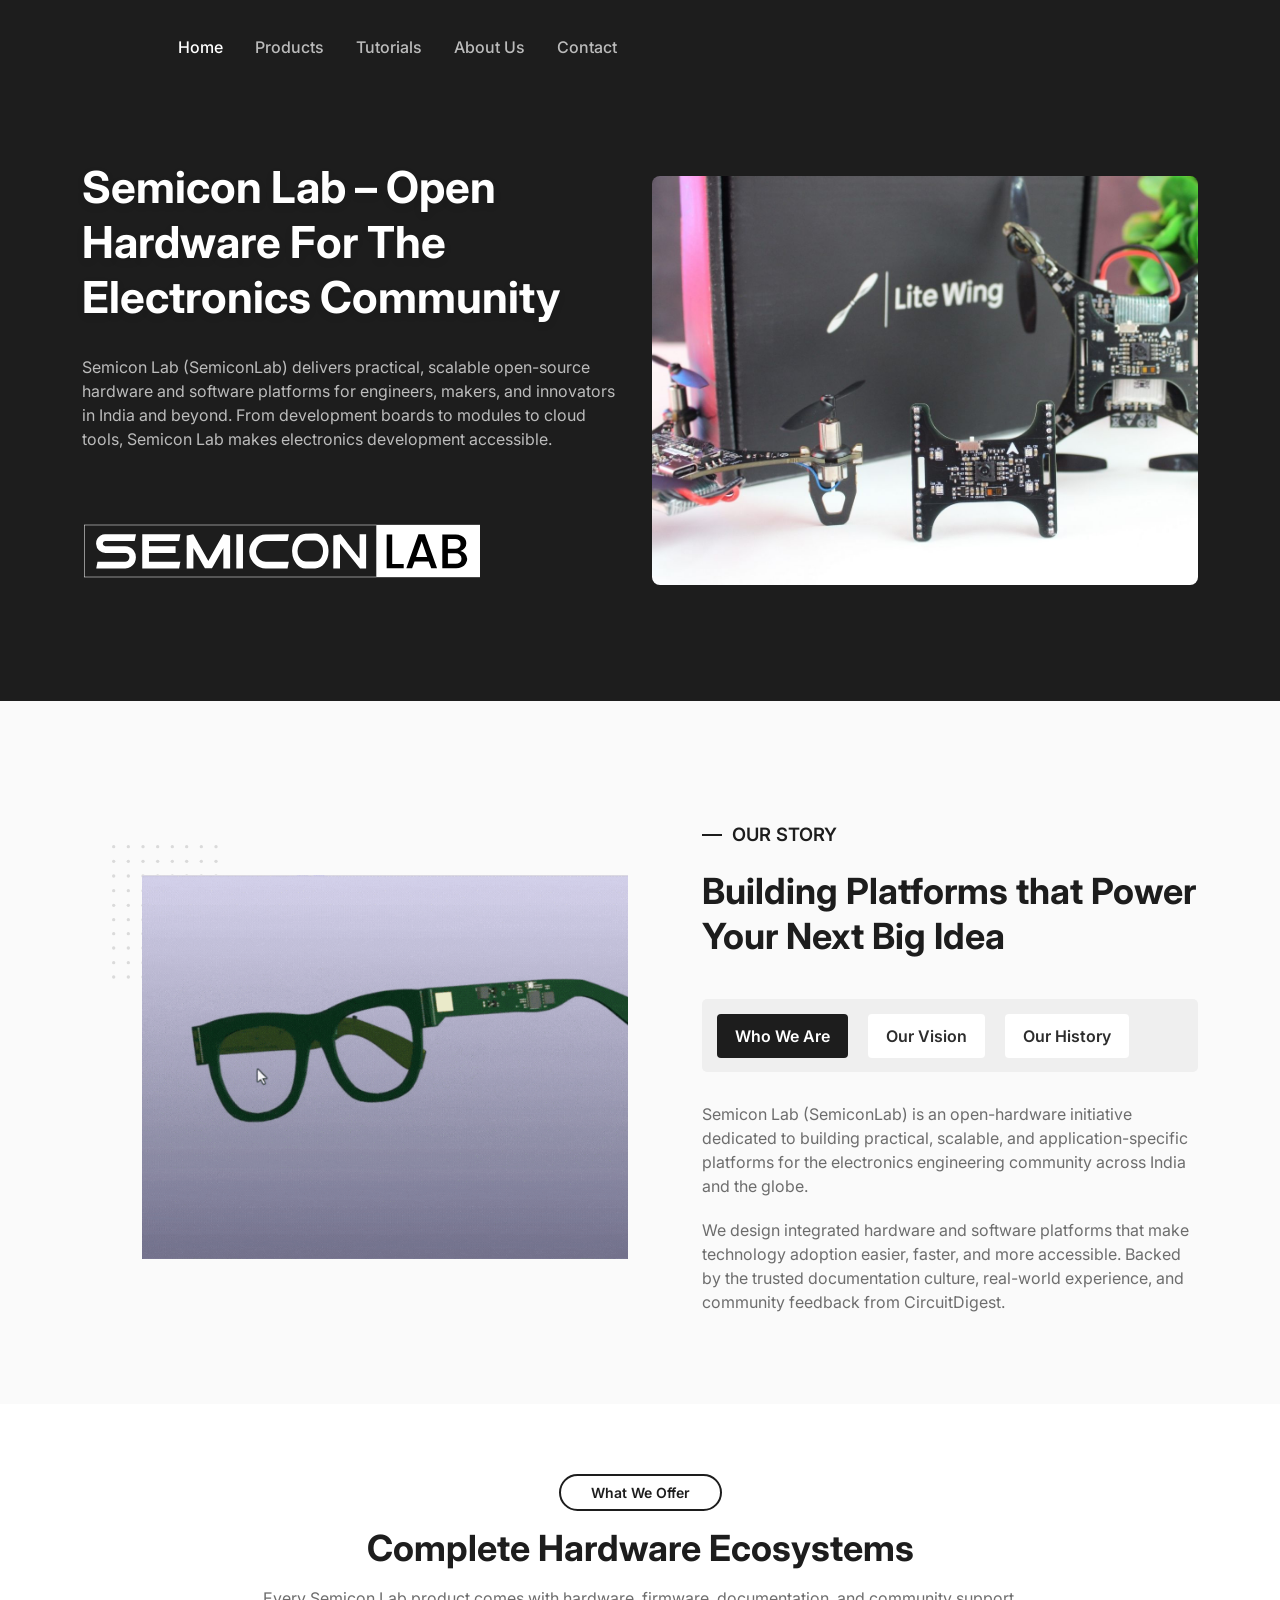
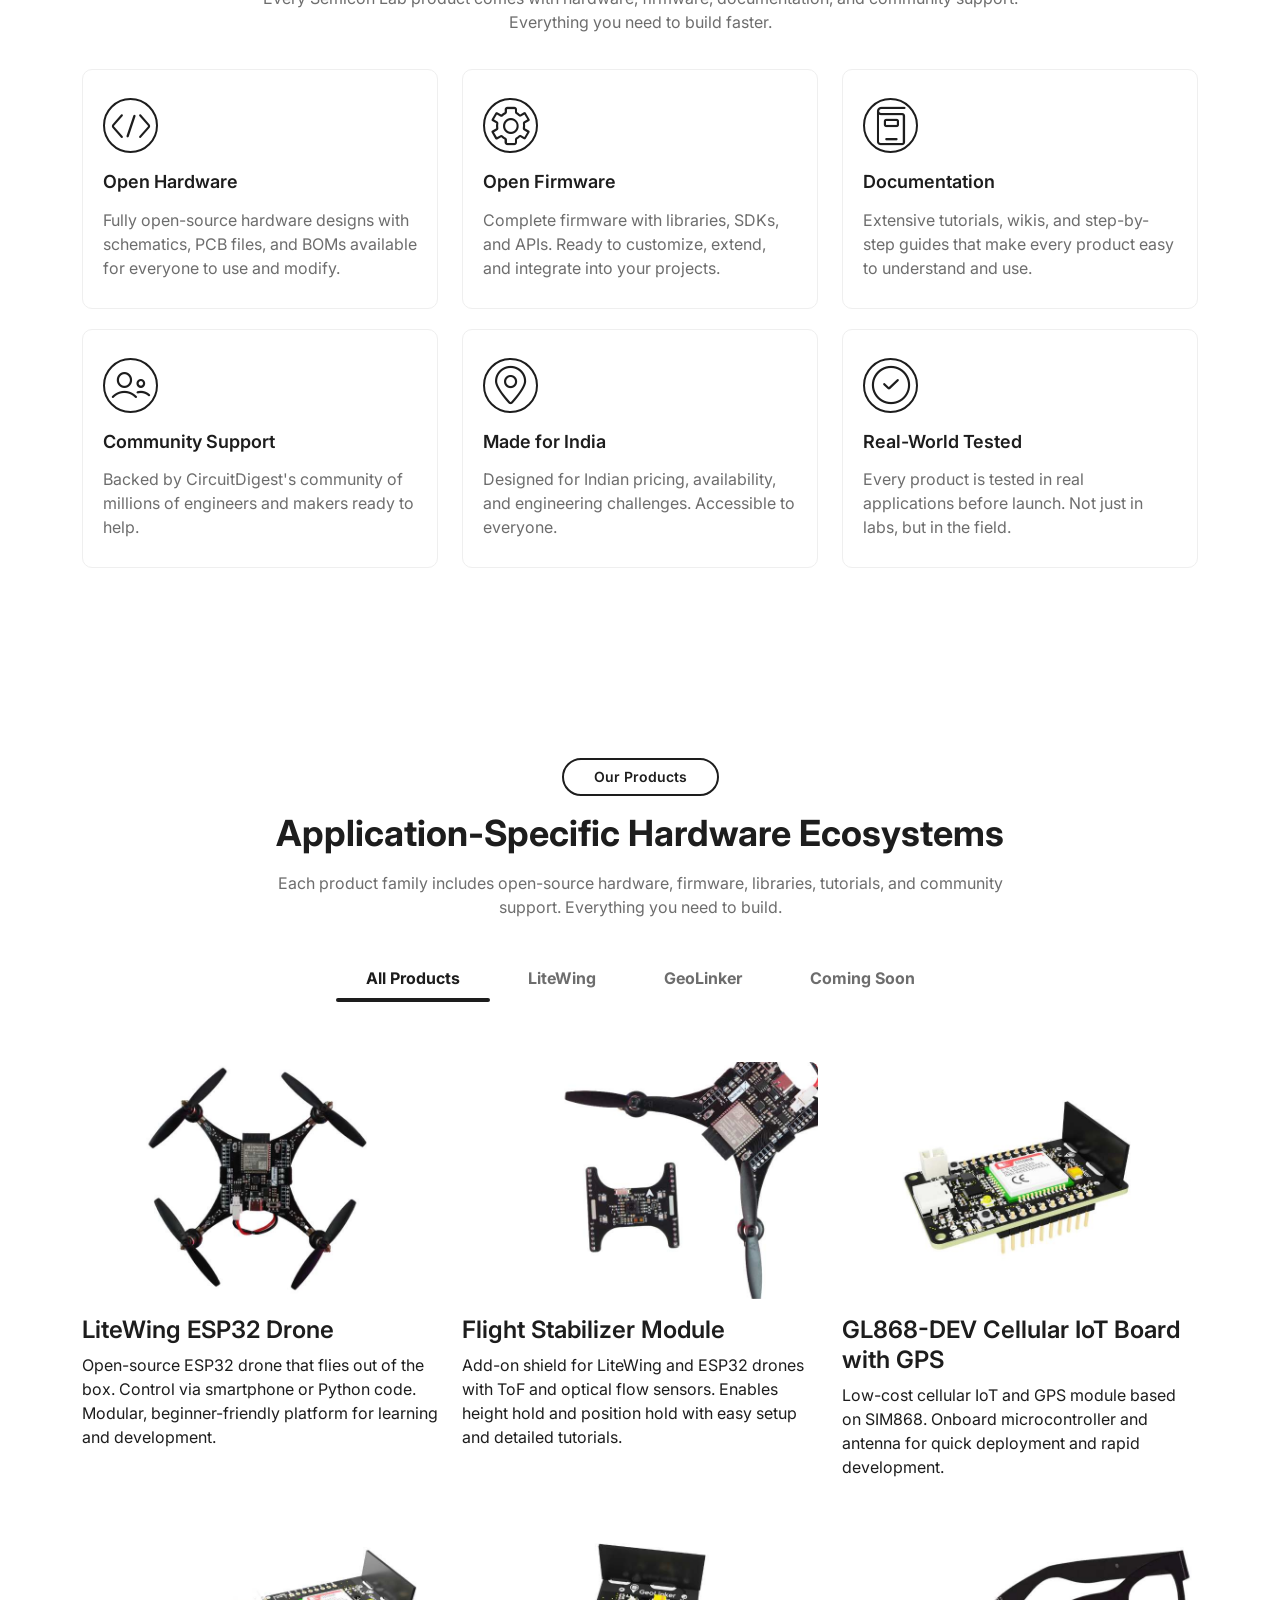
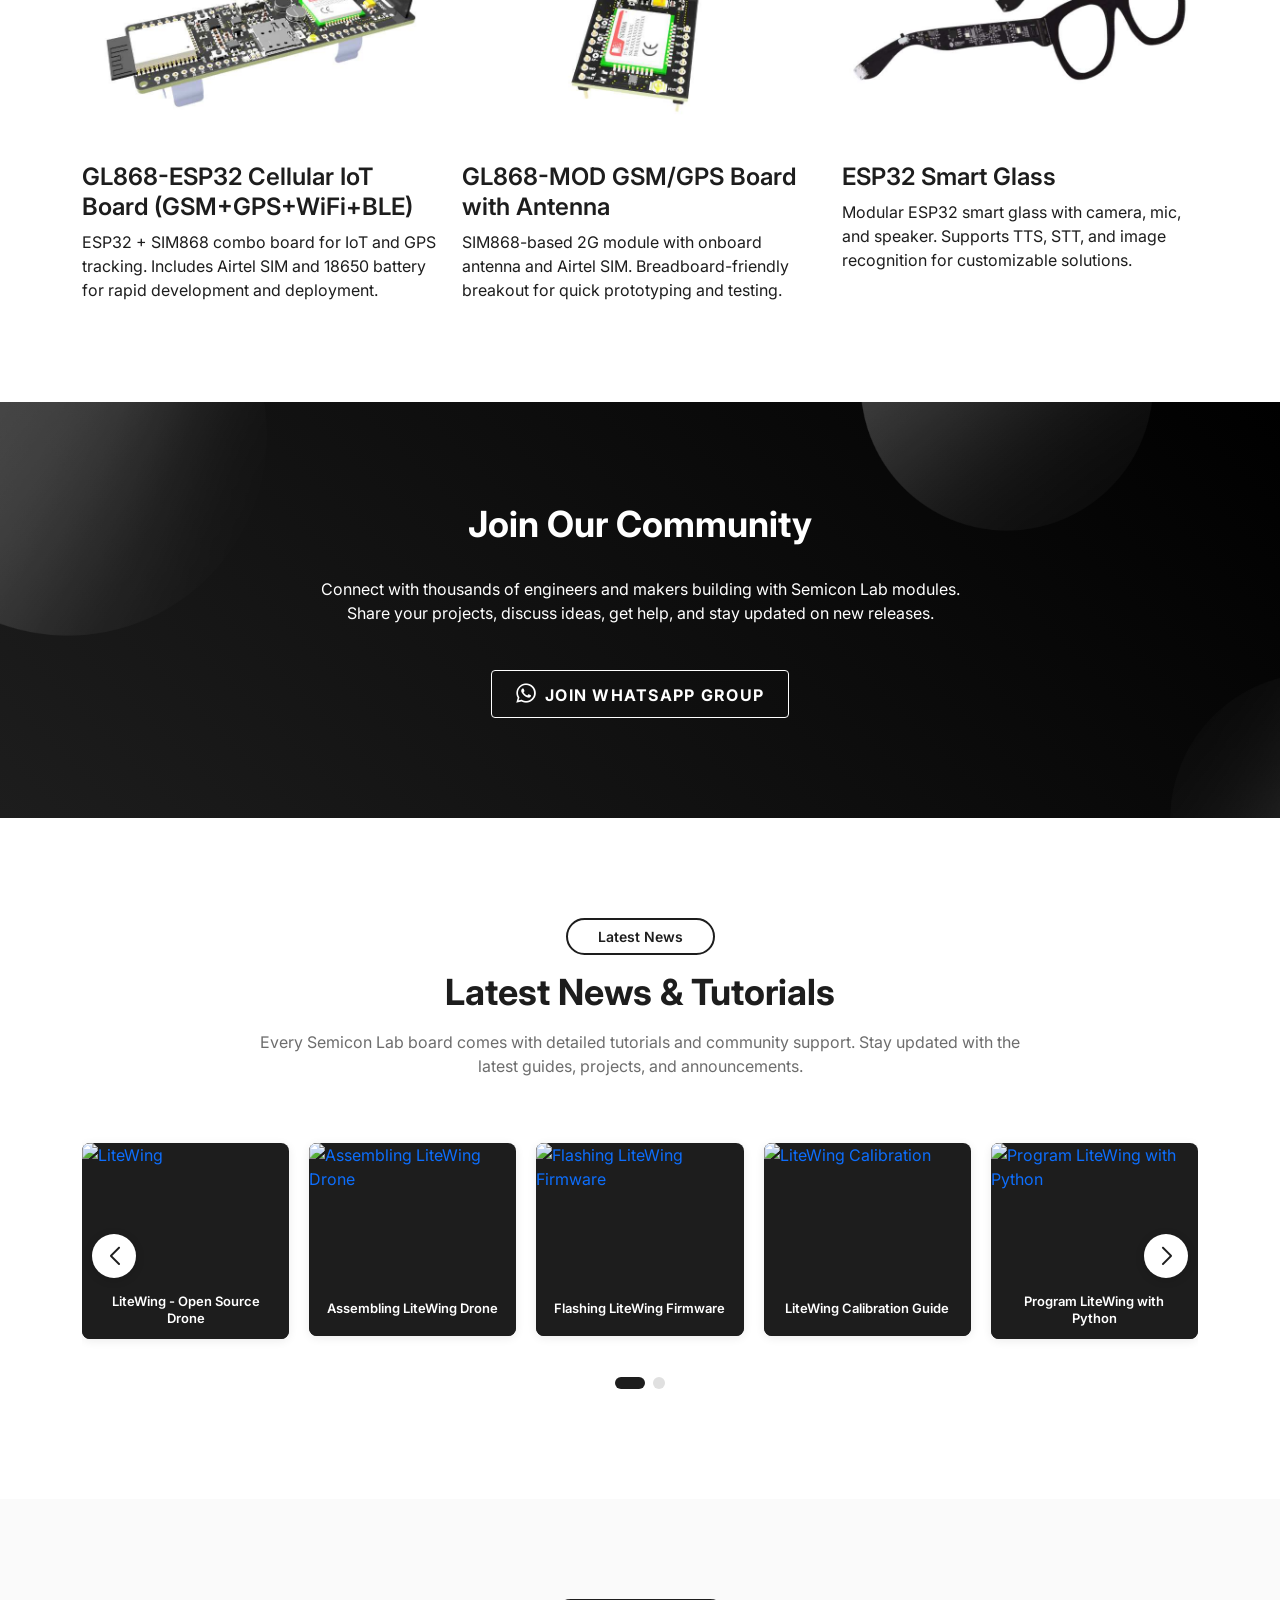
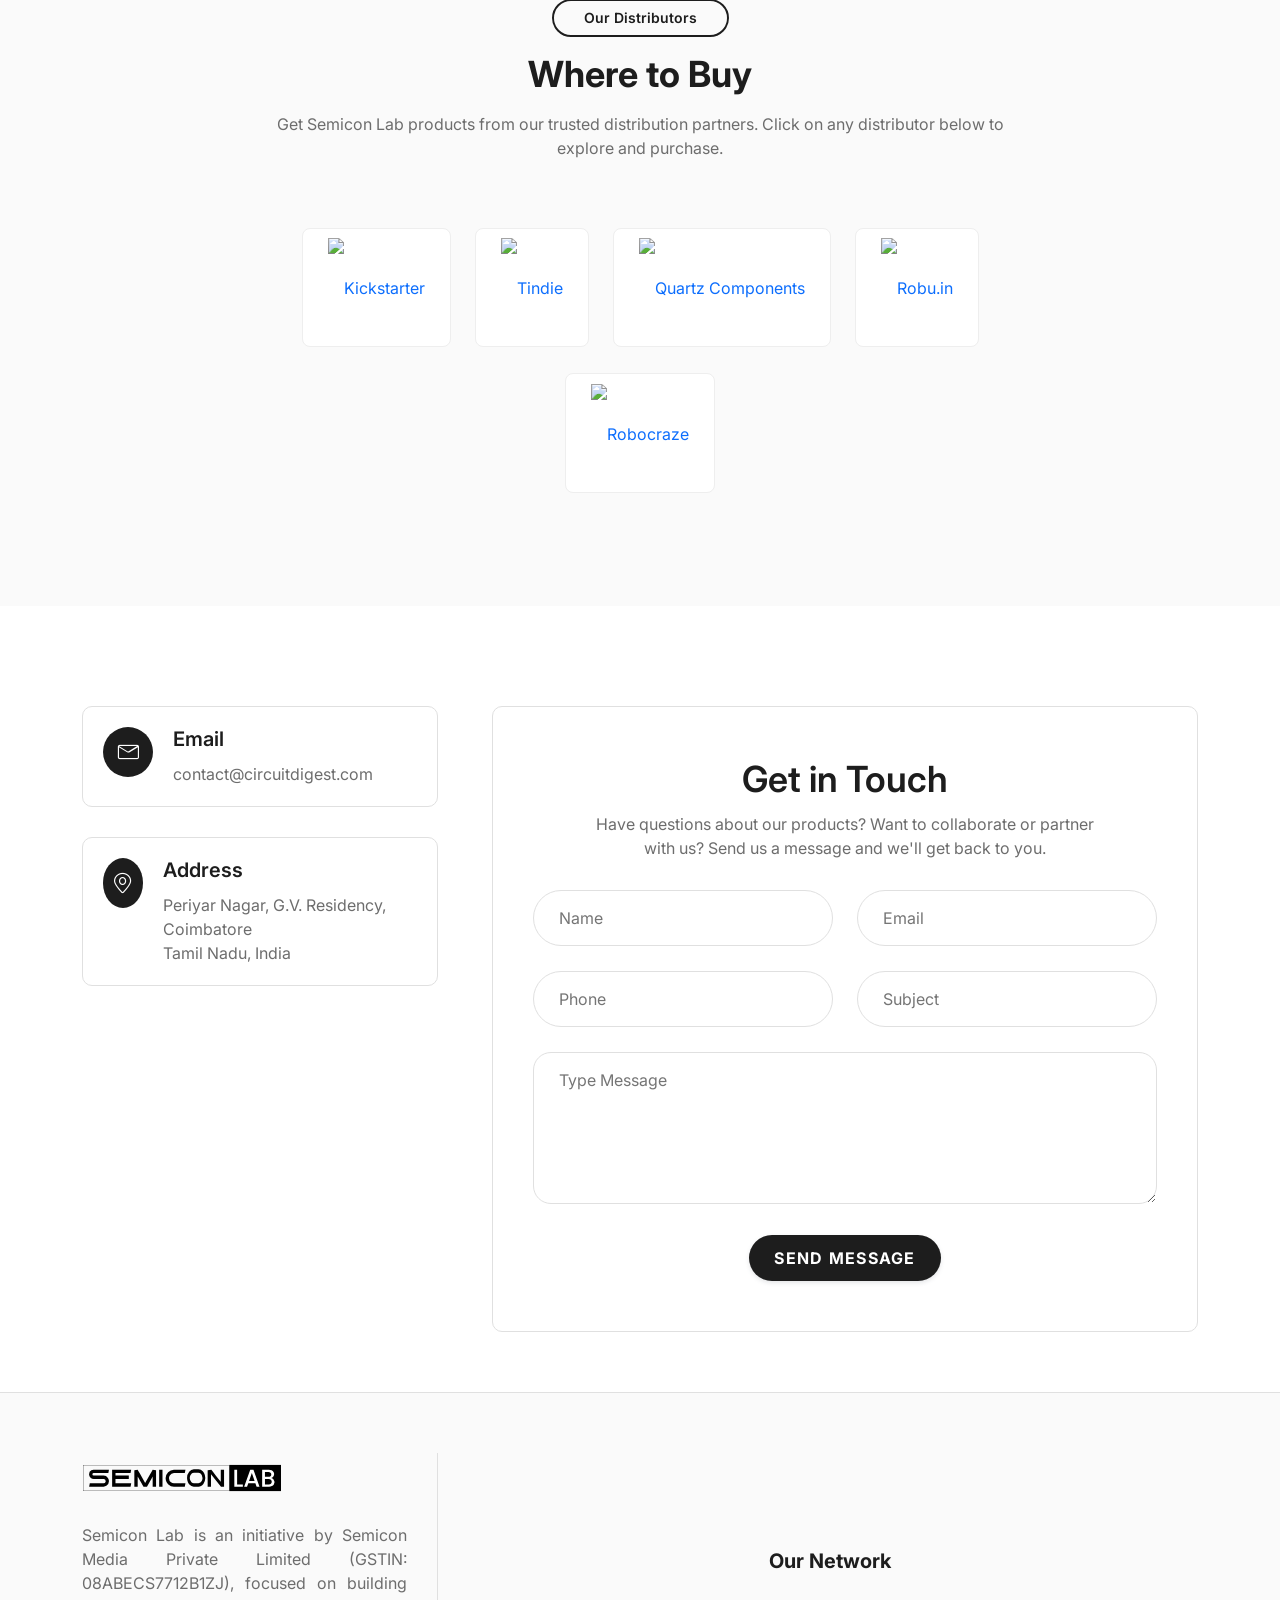
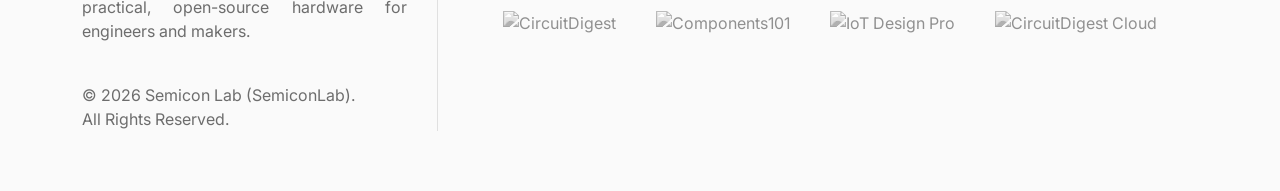
==== commit 42d2a7f0: "SEO improvements: sitemap, robots.txt, schema markup, keyword optimization" ====
--- a/index.html
+++ b/index.html
@@ -69,6 +69,82 @@
     "url": "https://semiconlab.com"
   }
   </script>
+  
+  <!-- Product Schema for LiteWing Drone -->
+  <script type="application/ld+json">
+  {
+    "@context": "https://schema.org",
+    "@type": "Product",
+    "name": "LiteWing ESP32 Drone",
+    "description": "Open-source ESP32 drone that flies out of the box. Control via smartphone or Python code. Modular, beginner-friendly platform for learning and development.",
+    "brand": {
+      "@type": "Brand",
+      "name": "Semicon Lab"
+    },
+    "manufacturer": {
+      "@type": "Organization",
+      "name": "Semicon Lab"
+    },
+    "category": "Electronics > Drones > Development Boards",
+    "image": "https://semiconlab.com/assets/images/portfolio/5.jpg",
+    "url": "https://semiconlab.com/#portfolio",
+    "offers": {
+      "@type": "Offer",
+      "availability": "https://schema.org/InStock",
+      "priceCurrency": "INR",
+      "url": "https://semiconlab.com/#portfolio"
+    }
+  }
+  </script>
+  
+  <!-- Product Schema for GeoLinker -->
+  <script type="application/ld+json">
+  {
+    "@context": "https://schema.org",
+    "@type": "Product",
+    "name": "GeoLinker GPS Tracker Module",
+    "description": "Cellular IoT and GPS module based on SIM868 with onboard microcontroller and antenna for quick IoT deployment.",
+    "brand": {
+      "@type": "Brand",
+      "name": "Semicon Lab"
+    },
+    "manufacturer": {
+      "@type": "Organization",
+      "name": "Semicon Lab"
+    },
+    "category": "Electronics > IoT > GPS Modules",
+    "image": "https://semiconlab.com/assets/images/portfolio/1.jpg",
+    "url": "https://semiconlab.com/#portfolio",
+    "offers": {
+      "@type": "Offer",
+      "availability": "https://schema.org/InStock",
+      "priceCurrency": "INR",
+      "url": "https://semiconlab.com/#portfolio"
+    }
+  }
+  </script>
+  
+  <!-- BreadcrumbList Schema -->
+  <script type="application/ld+json">
+  {
+    "@context": "https://schema.org",
+    "@type": "BreadcrumbList",
+    "itemListElement": [
+      {
+        "@type": "ListItem",
+        "position": 1,
+        "name": "Home",
+        "item": "https://semiconlab.com/"
+      },
+      {
+        "@type": "ListItem",
+        "position": 2,
+        "name": "Products",
+        "item": "https://semiconlab.com/#portfolio"
+      }
+    ]
+  }
+  </script>
 
   <!--====== Bootstrap css ======-->
   <link rel="stylesheet" href="assets/css/bootstrap.min.css" />
@@ -142,20 +218,20 @@
       <div class="row align-items-center">
         <div class="col-lg-6 col-md-12 col-12">
           <div class="header-content">
-            <h1>Open Hardware for the Electronics Community</h1>
+            <h1>Semicon Lab – Open Hardware for the Electronics Community</h1>
             <p>
-              SemiconLab delivers practical, scalable open-source hardware and software platforms 
+              Semicon Lab (SemiconLab) delivers practical, scalable open-source hardware and software platforms 
               for engineers, makers, and innovators in India and beyond. From development boards 
-              to modules to cloud tools, we make electronics development accessible.
+              to modules to cloud tools, Semicon Lab makes electronics development accessible.
             </p>
             <div class="button">
-              <img src="assets/images/white-logo.svg" alt="SemiconLab" style="height: 100px; width: 400px; margin-top: 10px;" />
+              <img src="assets/images/white-logo.svg" alt="Semicon Lab Logo - Open Source Hardware" style="height: 100px; width: 400px; margin-top: 10px;" />
             </div>
           </div>
         </div>
         <div class="col-lg-6 col-md-12 col-12">
           <div class="header-image">
-            <img src="assets/images/header/hero-image.jpg" alt="SemiconLab Open Source Hardware - ESP32 Drones and IoT Development Boards" />
+            <img src="assets/images/header/hero-image.jpg" alt="Semicon Lab Open Source Hardware - ESP32 Drones, IoT and GPS Development Boards India" />
           </div>
         </div>
       </div>
@@ -253,7 +329,7 @@
               <circle cx="60.333" cy="132" r="1.66667" fill="#DADADA" />
               <circle cx="104" cy="132" r="1.66667" fill="#DADADA" />
             </svg>
-            <img src="assets/images/about/about-img1.gif" alt="SemiconLab Products" />
+            <img src="assets/images/about/about-img1.gif" alt="Semicon Lab Products - Open Source Hardware Development Boards" />
           </div>
         </div>
         <div class="col-lg-6 col-12">
@@ -273,7 +349,7 @@
               </nav>
               <div class="tab-content" id="nav-tabContent">
                 <div class="tab-pane fade show active" id="nav-who" role="tabpanel" aria-labelledby="nav-who-tab">
-                  <p>SemiconLab is an open-hardware initiative dedicated to building practical, scalable, and application-specific platforms for the electronics engineering community across India and the globe.</p>
+                  <p>Semicon Lab (SemiconLab) is an open-hardware initiative dedicated to building practical, scalable, and application-specific platforms for the electronics engineering community across India and the globe.</p>
                   <p>We design integrated hardware and software platforms that make technology adoption easier, faster, and more accessible. Backed by the trusted documentation culture, real-world experience, and community feedback from CircuitDigest.</p>
                 </div>
                 <div class="tab-pane fade" id="nav-vision" role="tabpanel" aria-labelledby="nav-vision-tab">
@@ -281,7 +357,7 @@
                   <p>We aim to empower the electronics community with hardware, software, and learning resources that reduce barriers to entry and accelerate innovation.</p>
                 </div>
                 <div class="tab-pane fade" id="nav-history" role="tabpanel" aria-labelledby="nav-history-tab">
-                  <p>SemiconLab is an initiative by Semicon Media, born from a decade of experience in electronics design and community building. After inspiring millions to build electronics, we recognized the need for a mature, local open hardware ecosystem in India.</p>
+                  <p>Semicon Lab is an initiative by Semicon Media, born from a decade of experience in electronics design and community building. After inspiring millions to build electronics, we recognized the need for a mature, local open hardware ecosystem in India.</p>
                   <p>Our mission is to bridge this gap, enabling engineers, designers, and startups to build and scale their ideas faster using open, well-documented platforms.</p>
                 </div>
               </div>
@@ -306,7 +382,7 @@
               <h6>What We Offer</h6>
               <h2 class="fw-bold">Complete Hardware Ecosystems</h2>
               <p>
-                Every SemiconLab product comes with hardware, firmware, documentation, 
+                Every Semicon Lab product comes with hardware, firmware, documentation, 
                 and community support. Everything you need to build faster.
               </p>
             </div>
@@ -450,7 +526,7 @@
         <div class="col-lg-4 col-sm-6" data-filter="drones">
           <div class="portfolio-style-three">
             <div class="portfolio-image">
-              <img src="assets/images/portfolio/5.jpg" alt="LiteWing Drone Platform" />
+              <img src="assets/images/portfolio/5.jpg" alt="Semicon Lab LiteWing ESP32 Drone - Open Source Programmable Drone Platform India" />
               <div class="portfolio-overlay d-flex align-items-center justify-content-center">
                 <div class="portfolio-content">
                   <div class="portfolio-icon">
@@ -478,7 +554,7 @@
         <div class="col-lg-4 col-sm-6" data-filter="drones">
           <div class="portfolio-style-three">
             <div class="portfolio-image">
-              <img src="assets/images/portfolio/6.jpg" alt="LiteWing Flight Controller" />
+              <img src="assets/images/portfolio/6.jpg" alt="Semicon Lab LiteWing Flight Stabilizer Module with ToF and Optical Flow Sensors" />
               <div class="portfolio-overlay d-flex align-items-center justify-content-center">
                 <div class="portfolio-content">
                   <div class="portfolio-icon">
@@ -507,7 +583,7 @@
         <div class="col-lg-4 col-sm-6" data-filter="iot">
           <div class="portfolio-style-three">
             <div class="portfolio-image">
-              <img src="assets/images/portfolio/1.jpg" alt="GeoLinker GPS Module" />
+              <img src="assets/images/portfolio/1.jpg" alt="Semicon Lab GeoLinker GL868-DEV Cellular IoT Board with GPS Tracker Module" />
               <div class="portfolio-overlay d-flex align-items-center justify-content-center">
                 <div class="portfolio-content">
                   <div class="portfolio-icon">
@@ -535,7 +611,7 @@
         <div class="col-lg-4 col-sm-6" data-filter="iot">
           <div class="portfolio-style-three">
             <div class="portfolio-image">
-              <img src="assets/images/portfolio/2.jpg" alt="GeoLinker Cellular IoT" />
+              <img src="assets/images/portfolio/2.jpg" alt="Semicon Lab GeoLinker GL868-ESP32 Cellular IoT Board GSM GPS WiFi BLE" />
               <div class="portfolio-overlay d-flex align-items-center justify-content-center">
                 <div class="portfolio-content">
                   <div class="portfolio-icon">
@@ -563,7 +639,7 @@
         <div class="col-lg-4 col-sm-6" data-filter="iot">
           <div class="portfolio-style-three">
             <div class="portfolio-image">
-              <img src="assets/images/portfolio/3.jpg" alt="GeoLinker Asset Tracker" />
+              <img src="assets/images/portfolio/3.jpg" alt="Semicon Lab GeoLinker GL868-MOD GSM GPS Board with Antenna" />
               <div class="portfolio-overlay d-flex align-items-center justify-content-center">
                 <div class="portfolio-content">
                   <div class="portfolio-icon">
@@ -592,7 +668,7 @@
         <div class="col-lg-4 col-sm-6" data-filter="coming">
           <div class="portfolio-style-three">
             <div class="portfolio-image">
-              <img src="assets/images/portfolio/4.jpg" alt="Coming Soon" />
+              <img src="assets/images/portfolio/4.jpg" alt="Semicon Lab ESP32 Smart Glass - Coming Soon" />
               <div class="portfolio-overlay d-flex align-items-center justify-content-center">
                 <div class="portfolio-content">
                   <div class="portfolio-icon">
@@ -634,9 +710,9 @@
         <div class="col-xxl-6 col-xl-7 col-lg-8 col-md-9">
           <div class="inner-content">
             <h2>Join Our Community</h2>
-            <p>
-              Connect with thousands of engineers and makers building with SemiconLab modules. 
-              Share your projects, discuss ideas, get help, and stay updated on new releases.
+<p>
+                Connect with thousands of engineers and makers building with Semicon Lab modules. 
+                Share your projects, discuss ideas, get help, and stay updated on new releases.
             </p>
             <div class="light-rounded-buttons">
               <a href="https://chat.whatsapp.com/L79JMpehN63KCiBPNRwske" target="_blank" class="btn primary-btn-outline"><i class="lni lni-whatsapp" style="margin-right: 8px; font-size: 20px;"></i>Join WhatsApp Group</a>
@@ -660,7 +736,7 @@
               <h6>Latest News</h6>
               <h2 class="fw-bold">Latest News & Tutorials</h2>
               <p>
-                Every SemiconLab board comes with detailed tutorials and community support. 
+                Every Semicon Lab board comes with detailed tutorials and community support. 
                 Stay updated with the latest guides, projects, and announcements.
               </p>
             </div>
@@ -767,7 +843,7 @@
               <h6>Our Distributors</h6>
               <h2 class="fw-bold">Where to Buy</h2>
               <p>
-                Get SemiconLab products from our trusted distribution partners. 
+                Get Semicon Lab products from our trusted distribution partners. 
                 Click on any distributor below to explore and purchase.
               </p>
             </div>
@@ -914,16 +990,16 @@
               <div class="footer-widget f-about">
                 <div class="logo">
                   <a href="index.html">
-                    <img src="assets/images/logo.svg" alt="SemiconLab" class="img-fluid" />
+                    <img src="assets/images/logo.svg" alt="Semicon Lab - Open Source Hardware India" class="img-fluid" />
                   </a>
                 </div>
                 <p>
-                  SemiconLab is an initiative by Semicon Media Private Limited 
+                  Semicon Lab is an initiative by Semicon Media Private Limited 
                   (GSTIN: 08ABECS7712B1ZJ), focused on building practical, 
                   open-source hardware for engineers and makers.
                 </p>
                 <p class="copyright-text">
-                  <span>© 2025 SemiconLab.</span> All Rights Reserved.
+                  <span>© 2026 Semicon Lab (SemiconLab).</span> All Rights Reserved.
                 </p>
               </div>
               <!-- End Single Widget -->
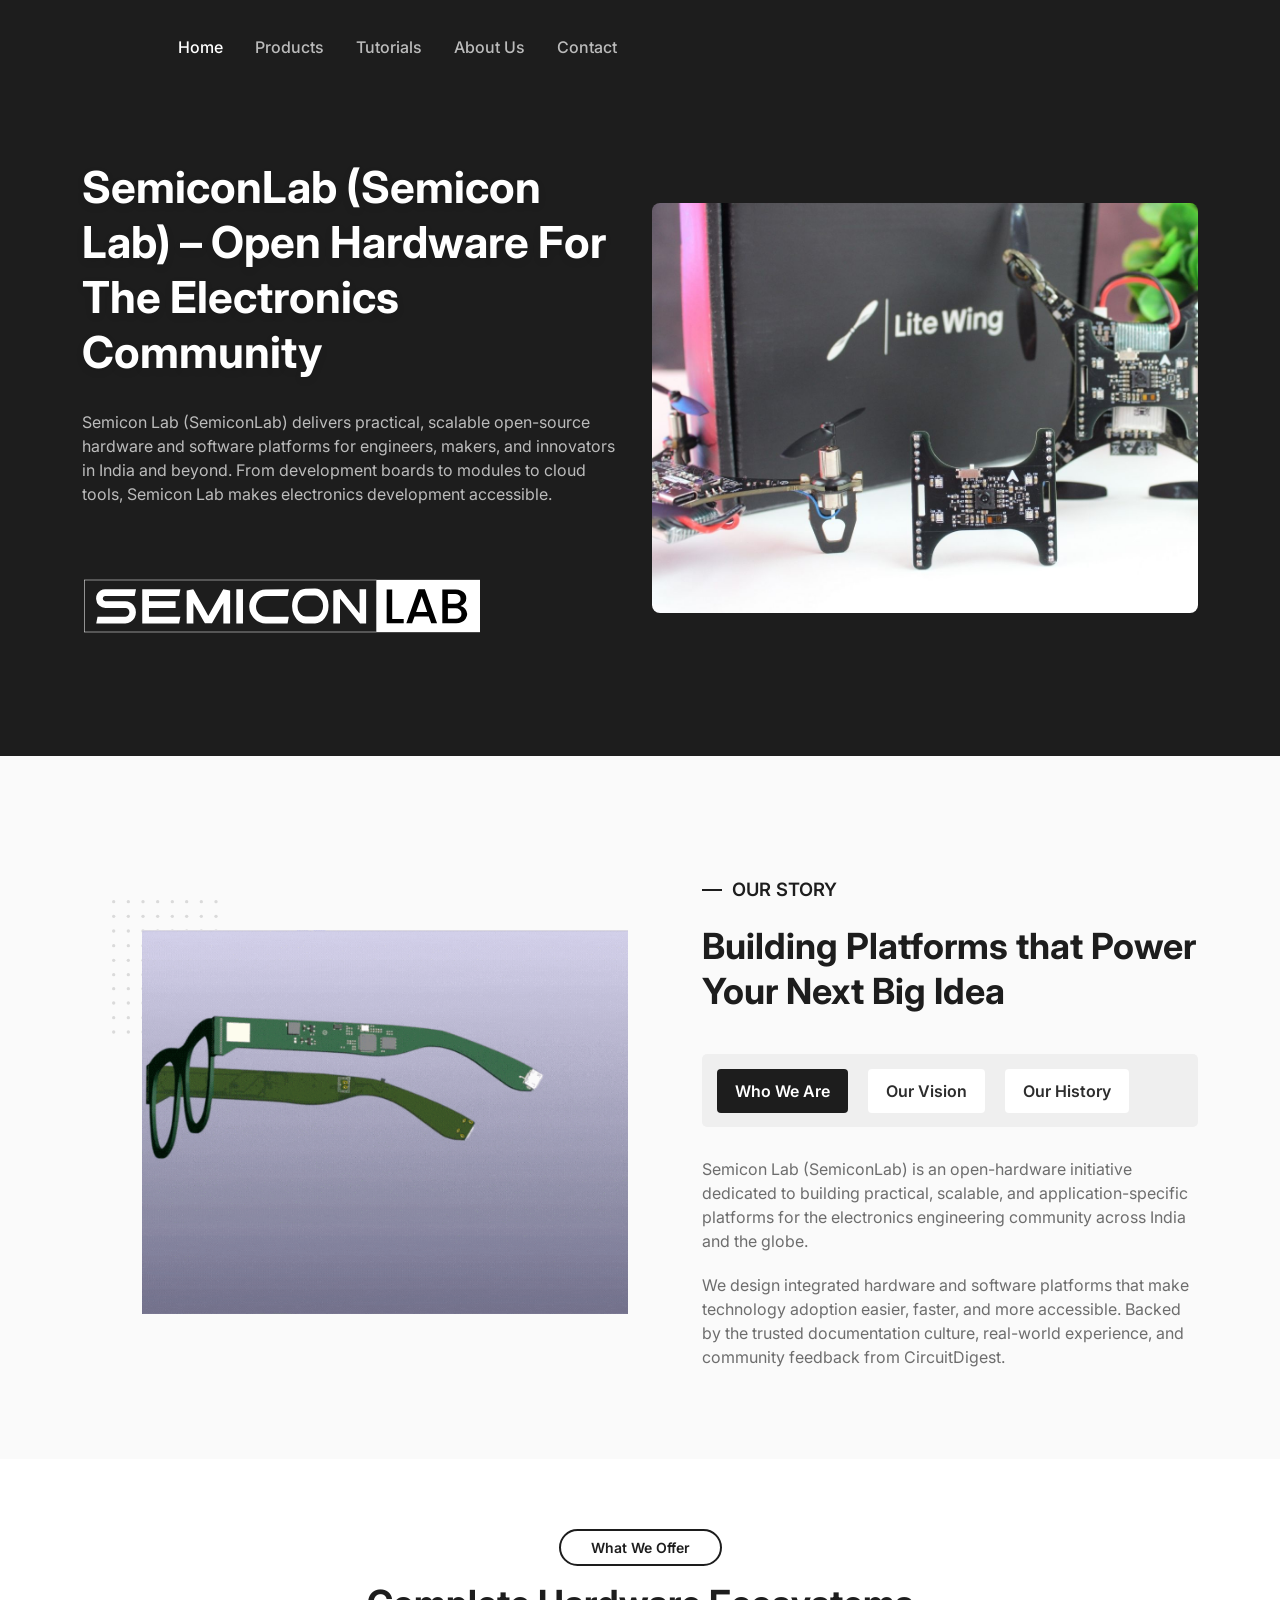
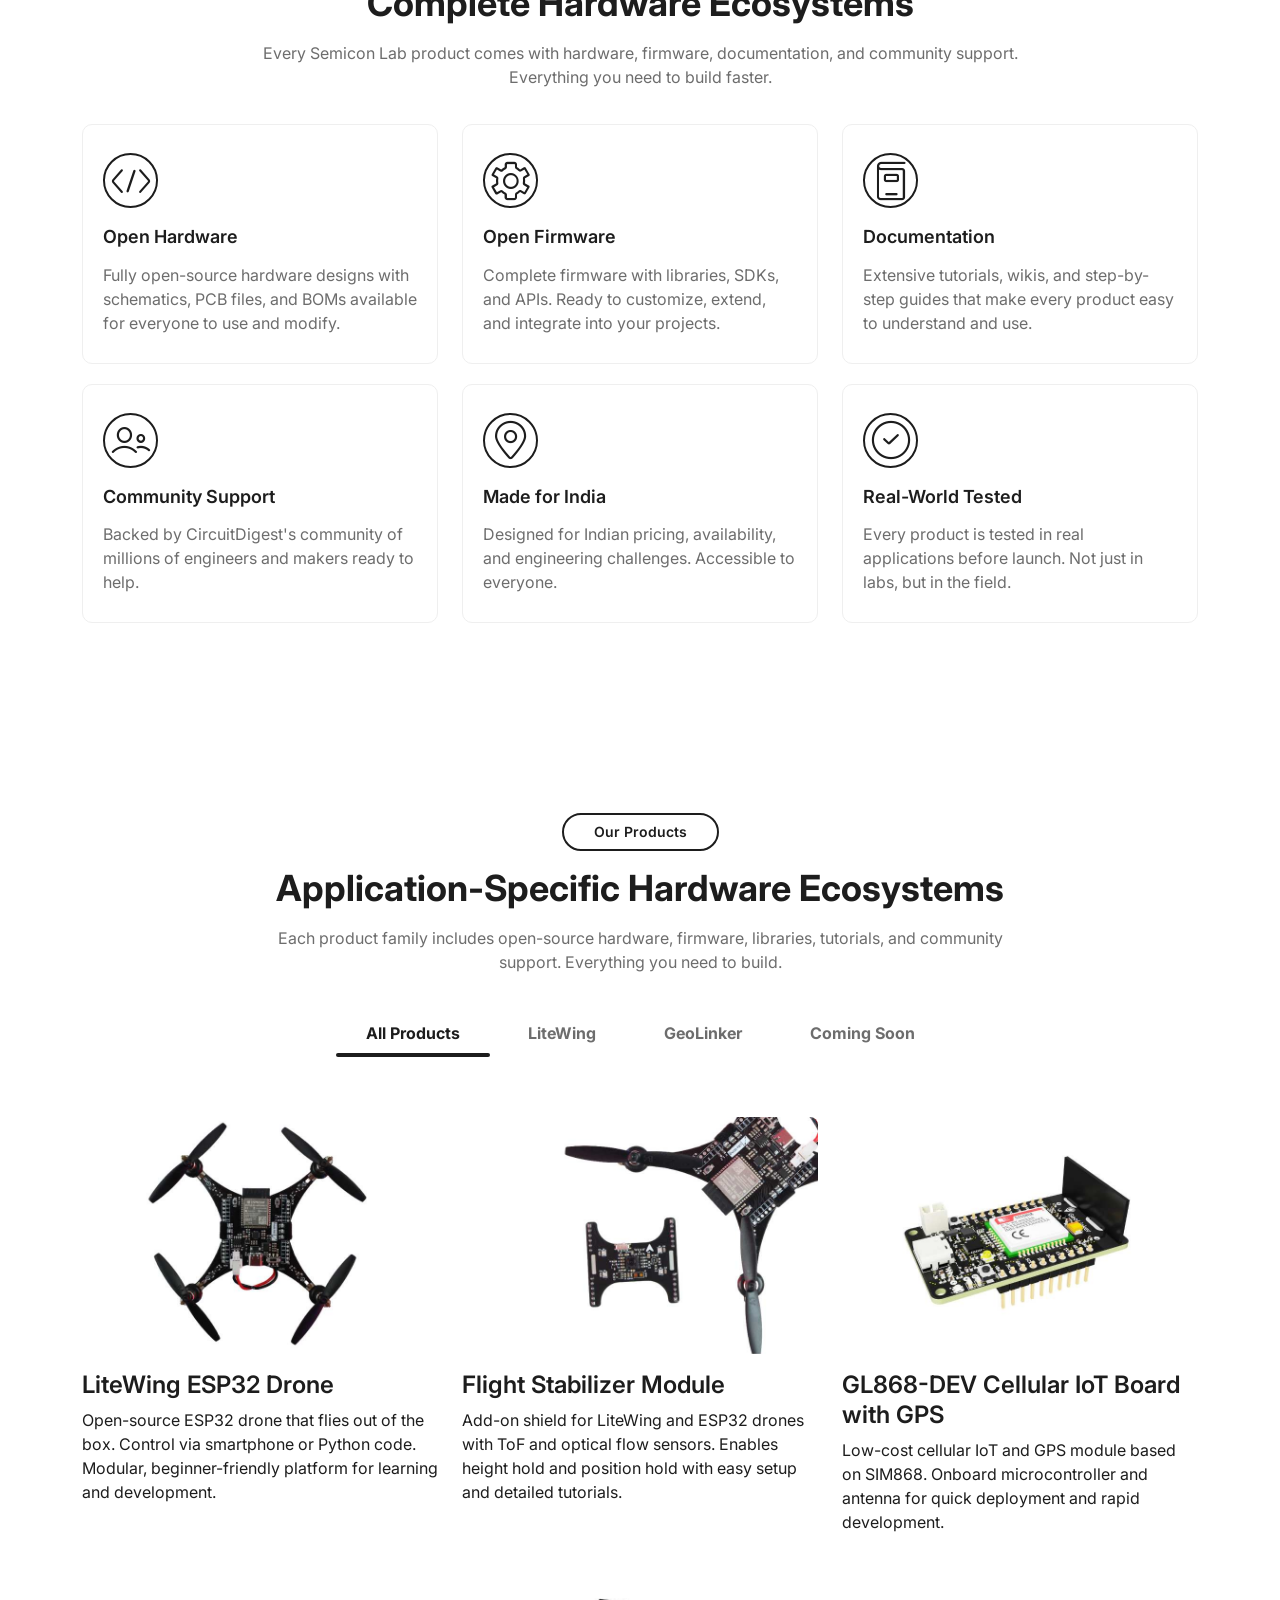
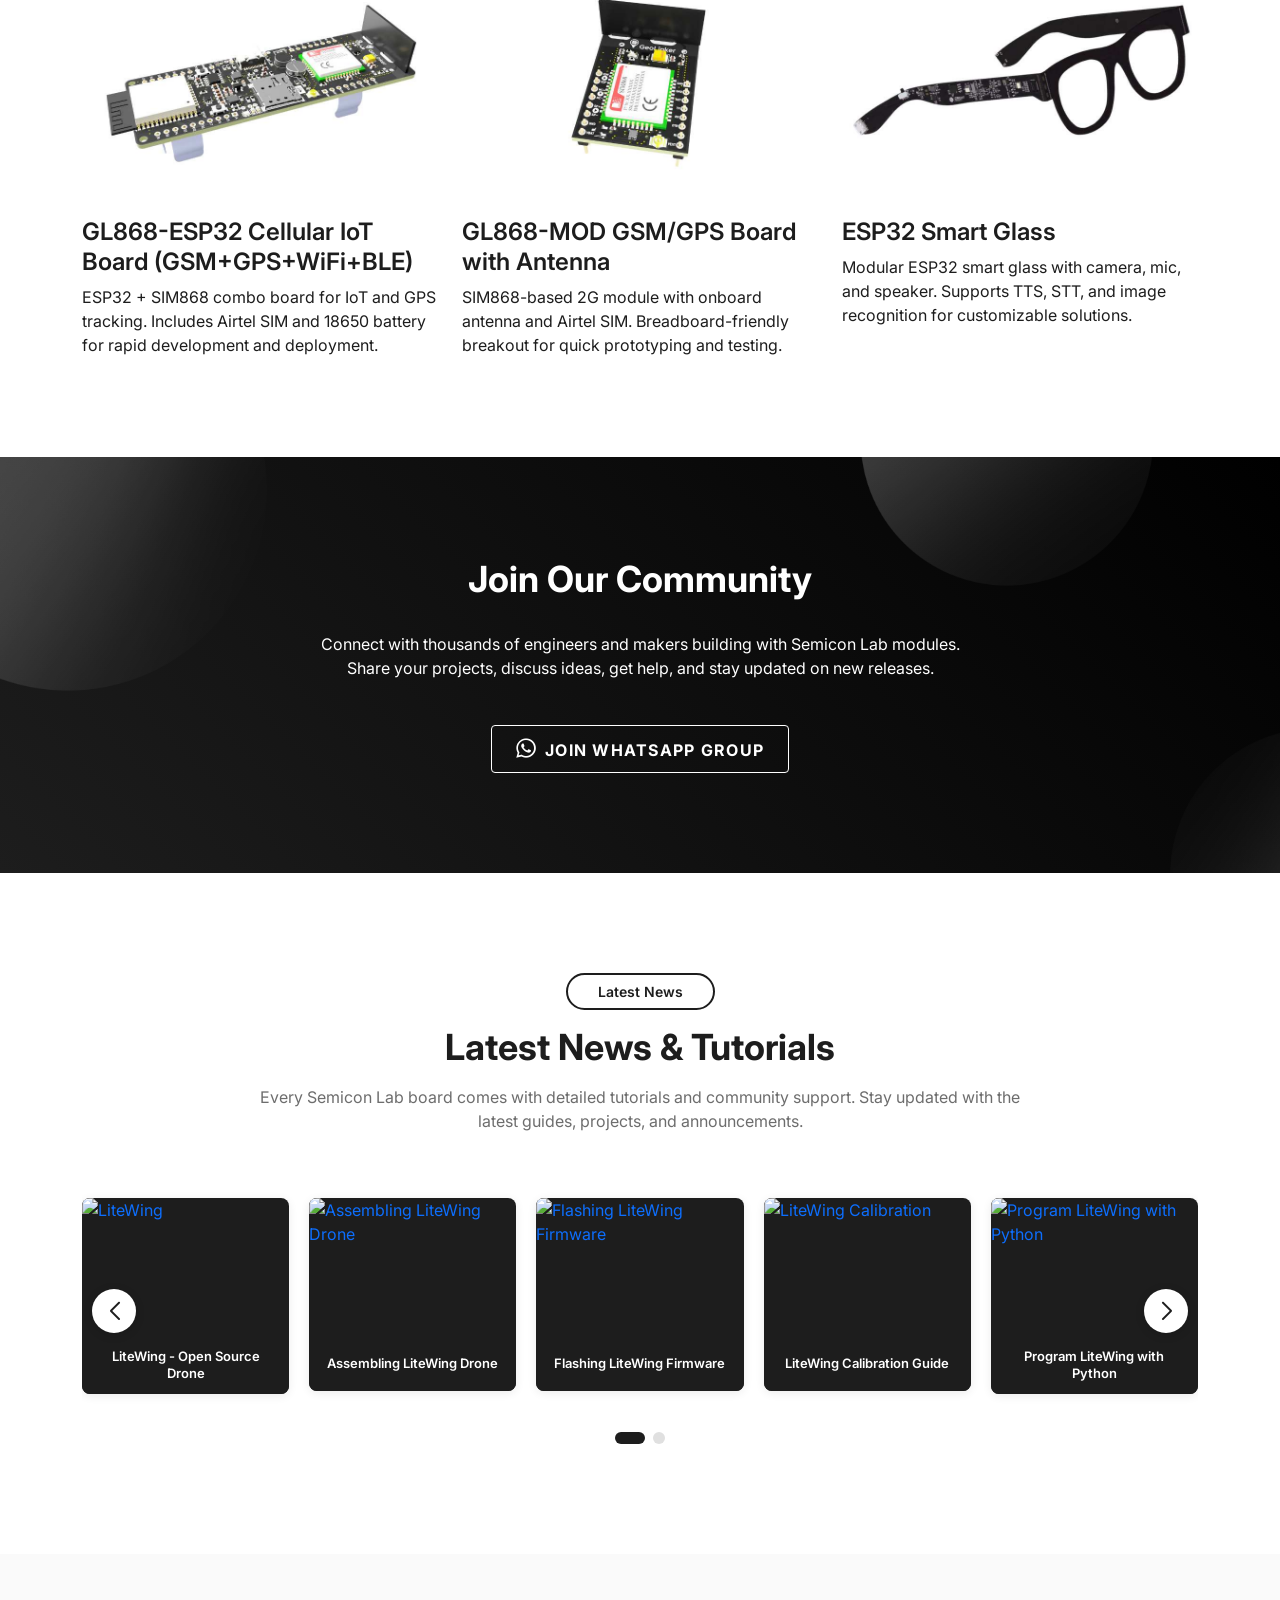
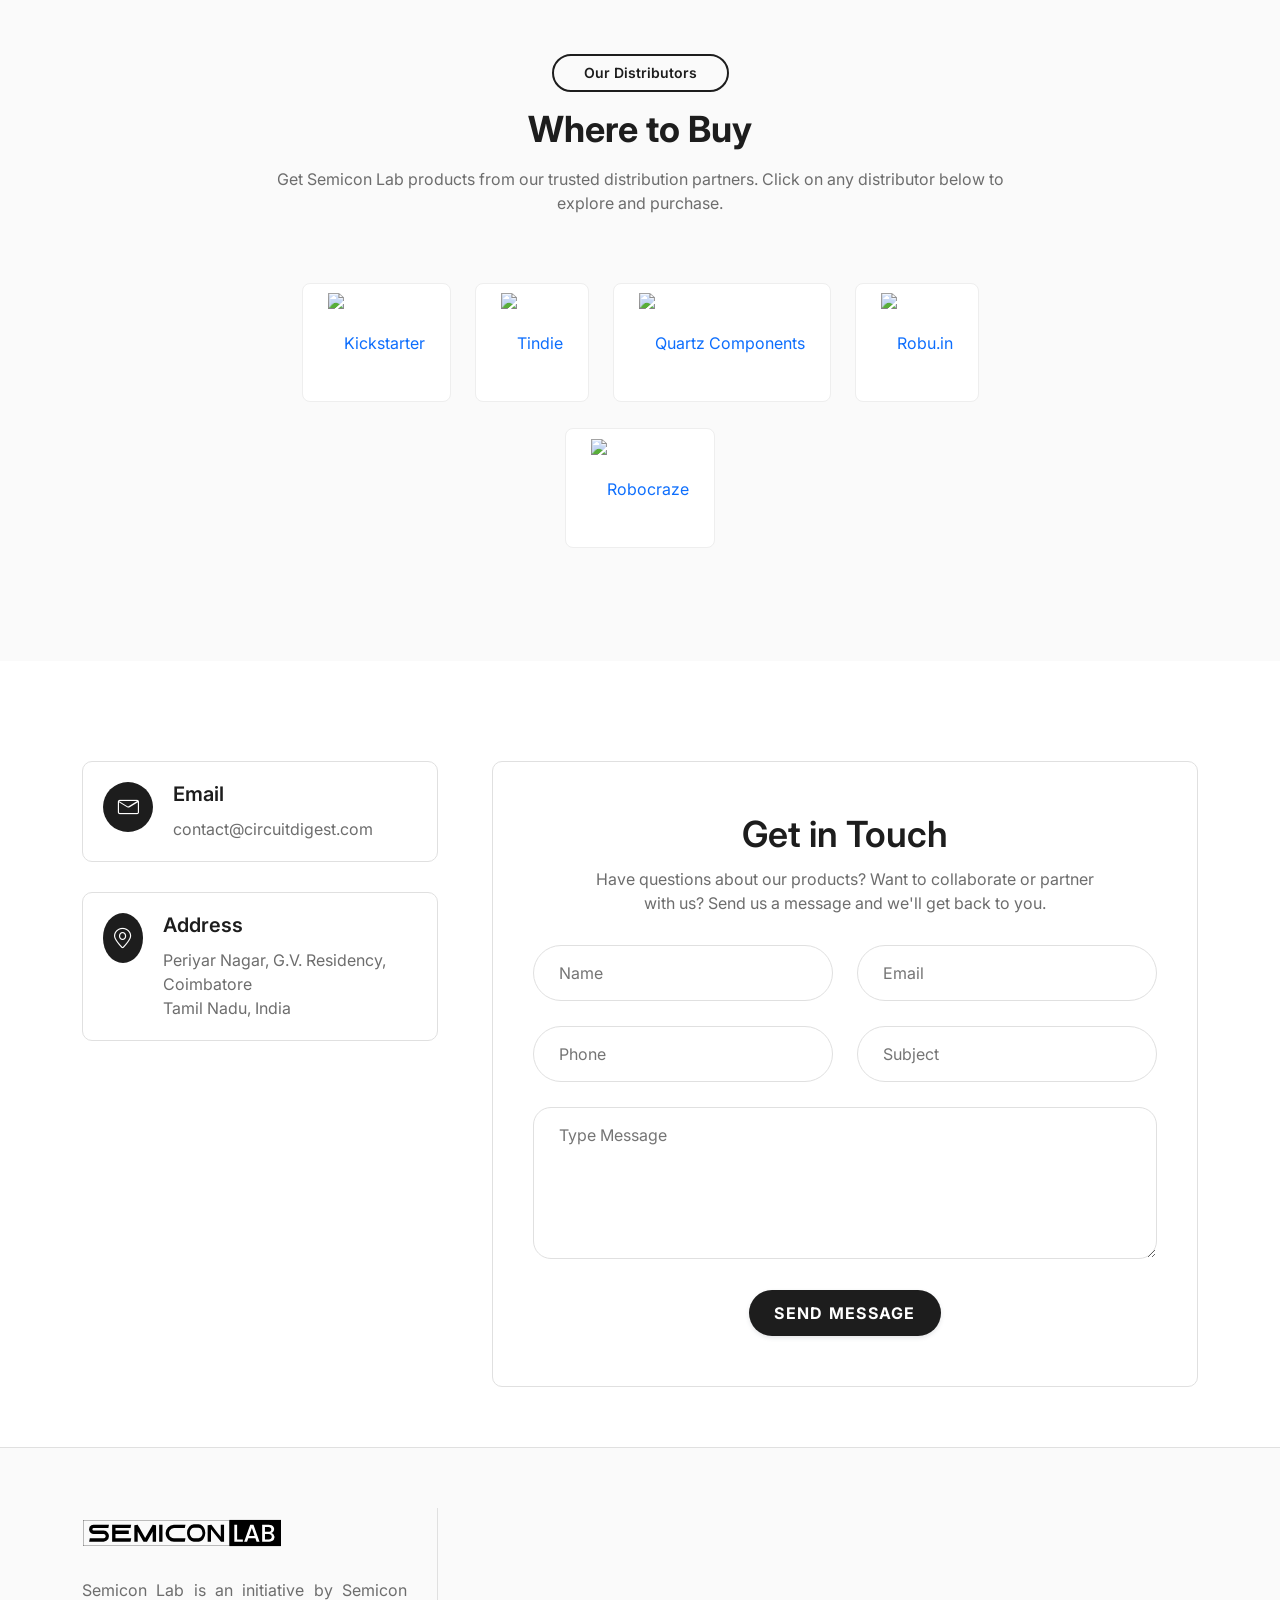
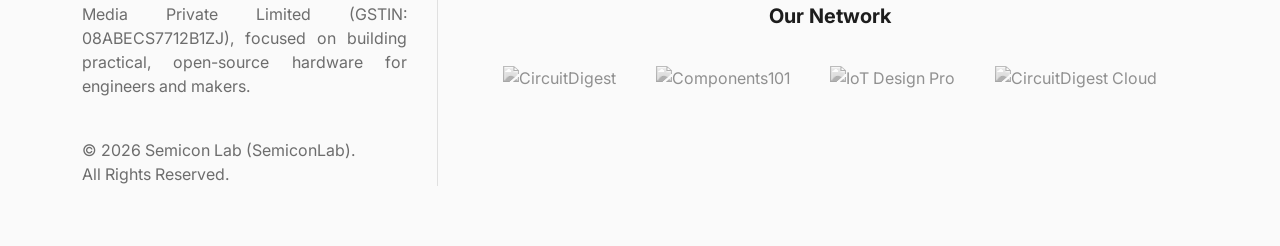
==== commit 885fdc28: "SEO: Added dual keyword optimization for SemiconLab and Semicon Lab" ====
--- a/index.html
+++ b/index.html
@@ -8,7 +8,7 @@
   <meta name="viewport" content="width=device-width, initial-scale=1, shrink-to-fit=no" />
   
   <!--====== SEO Meta Tags ======-->
-  <title>SemiconLab | Open Source Hardware for Electronics Community - Drones, IoT & GPS Modules</title>
+  <title>SemiconLab (Semicon Lab) | Open Source Hardware - ESP32 Drones, IoT & GPS Modules India</title>
   <meta name="description" content="SemiconLab (Semicon Lab) is an open-source hardware initiative offering ESP32 drones, GPS trackers, and IoT development boards. Practical, affordable, and well-documented platforms for engineers, makers, and educators in India." />
   <meta name="keywords" content="SemiconLab, Semicon Lab, open source hardware, ESP32 drone, LiteWing, GeoLinker, GPS tracker, IoT development board, electronics India, drone development, CircuitDigest, programmable drone, cellular IoT, DIY drone" />
   <meta name="author" content="SemiconLab - Semicon Media" />
@@ -18,16 +18,16 @@
   <!--====== Open Graph / Facebook ======-->
   <meta property="og:type" content="website" />
   <meta property="og:url" content="https://semiconlab.com/" />
-  <meta property="og:title" content="SemiconLab | Open Source Hardware for Electronics Community" />
-  <meta property="og:description" content="SemiconLab offers open-source ESP32 drones, GPS trackers, and IoT boards. Practical hardware platforms for engineers and makers in India." />
+  <meta property="og:title" content="SemiconLab (Semicon Lab) | Open Source Hardware for Electronics Community" />
+  <meta property="og:description" content="SemiconLab (Semicon Lab) offers open-source ESP32 drones, GPS trackers, and IoT boards. Practical hardware platforms for engineers and makers in India." />
   <meta property="og:image" content="https://semiconlab.com/assets/images/header/hero-image.jpg" />
   <meta property="og:site_name" content="SemiconLab" />
   
   <!--====== Twitter Card ======-->
   <meta name="twitter:card" content="summary_large_image" />
   <meta name="twitter:url" content="https://semiconlab.com/" />
-  <meta name="twitter:title" content="SemiconLab | Open Source Hardware for Electronics Community" />
-  <meta name="twitter:description" content="SemiconLab offers open-source ESP32 drones, GPS trackers, and IoT boards. Practical hardware platforms for engineers and makers." />
+  <meta name="twitter:title" content="SemiconLab (Semicon Lab) | Open Source Hardware for Electronics Community" />
+  <meta name="twitter:description" content="SemiconLab (Semicon Lab) offers open-source ESP32 drones, GPS trackers, and IoT boards. Practical hardware platforms for engineers and makers in India." />
   <meta name="twitter:image" content="https://semiconlab.com/assets/images/header/hero-image.jpg" />
   
   <!--====== Favicon Icon ======-->
@@ -40,7 +40,7 @@
     "@context": "https://schema.org",
     "@type": "Organization",
     "name": "SemiconLab",
-    "alternateName": "Semicon Lab",
+    "alternateName": ["Semicon Lab", "Semicon-Lab", "semiconlab"],
     "url": "https://semiconlab.com",
     "logo": "https://semiconlab.com/assets/images/logo.svg",
     "description": "Open-source hardware initiative offering ESP32 drones, GPS trackers, and IoT development boards for engineers and makers.",
@@ -65,7 +65,7 @@
     "@context": "https://schema.org",
     "@type": "WebSite",
     "name": "SemiconLab",
-    "alternateName": "Semicon Lab",
+    "alternateName": ["Semicon Lab", "Semicon-Lab", "semiconlab"],
     "url": "https://semiconlab.com"
   }
   </script>
@@ -79,11 +79,13 @@
     "description": "Open-source ESP32 drone that flies out of the box. Control via smartphone or Python code. Modular, beginner-friendly platform for learning and development.",
     "brand": {
       "@type": "Brand",
-      "name": "Semicon Lab"
+      "name": "SemiconLab",
+      "alternateName": "Semicon Lab"
     },
     "manufacturer": {
       "@type": "Organization",
-      "name": "Semicon Lab"
+      "name": "SemiconLab",
+      "alternateName": "Semicon Lab"
     },
     "category": "Electronics > Drones > Development Boards",
     "image": "https://semiconlab.com/assets/images/portfolio/5.jpg",
@@ -106,11 +108,13 @@
     "description": "Cellular IoT and GPS module based on SIM868 with onboard microcontroller and antenna for quick IoT deployment.",
     "brand": {
       "@type": "Brand",
-      "name": "Semicon Lab"
+      "name": "SemiconLab",
+      "alternateName": "Semicon Lab"
     },
     "manufacturer": {
       "@type": "Organization",
-      "name": "Semicon Lab"
+      "name": "SemiconLab",
+      "alternateName": "Semicon Lab"
     },
     "category": "Electronics > IoT > GPS Modules",
     "image": "https://semiconlab.com/assets/images/portfolio/1.jpg",
@@ -218,20 +222,20 @@
       <div class="row align-items-center">
         <div class="col-lg-6 col-md-12 col-12">
           <div class="header-content">
-            <h1>Semicon Lab – Open Hardware for the Electronics Community</h1>
+            <h1>SemiconLab (Semicon Lab) – Open Hardware for the Electronics Community</h1>
             <p>
               Semicon Lab (SemiconLab) delivers practical, scalable open-source hardware and software platforms 
               for engineers, makers, and innovators in India and beyond. From development boards 
               to modules to cloud tools, Semicon Lab makes electronics development accessible.
             </p>
             <div class="button">
-              <img src="assets/images/white-logo.svg" alt="Semicon Lab Logo - Open Source Hardware" style="height: 100px; width: 400px; margin-top: 10px;" />
+              <img src="assets/images/white-logo.svg" alt="SemiconLab Semicon Lab Logo - Open Source Hardware India" style="height: 100px; width: 400px; margin-top: 10px;" />
             </div>
           </div>
         </div>
         <div class="col-lg-6 col-md-12 col-12">
           <div class="header-image">
-            <img src="assets/images/header/hero-image.jpg" alt="Semicon Lab Open Source Hardware - ESP32 Drones, IoT and GPS Development Boards India" />
+            <img src="assets/images/header/hero-image.jpg" alt="SemiconLab Semicon Lab Open Source Hardware - ESP32 Drones IoT GPS Boards India" />
           </div>
         </div>
       </div>
@@ -526,7 +530,7 @@
         <div class="col-lg-4 col-sm-6" data-filter="drones">
           <div class="portfolio-style-three">
             <div class="portfolio-image">
-              <img src="assets/images/portfolio/5.jpg" alt="Semicon Lab LiteWing ESP32 Drone - Open Source Programmable Drone Platform India" />
+              <img src="assets/images/portfolio/5.jpg" alt="SemiconLab (Semicon Lab) LiteWing ESP32 Drone - Open Source Programmable Drone India" />
               <div class="portfolio-overlay d-flex align-items-center justify-content-center">
                 <div class="portfolio-content">
                   <div class="portfolio-icon">
@@ -583,7 +587,7 @@
         <div class="col-lg-4 col-sm-6" data-filter="iot">
           <div class="portfolio-style-three">
             <div class="portfolio-image">
-              <img src="assets/images/portfolio/1.jpg" alt="Semicon Lab GeoLinker GL868-DEV Cellular IoT Board with GPS Tracker Module" />
+              <img src="assets/images/portfolio/1.jpg" alt="SemiconLab (Semicon Lab) GeoLinker GL868-DEV Cellular IoT GPS Tracker Module" />
               <div class="portfolio-overlay d-flex align-items-center justify-content-center">
                 <div class="portfolio-content">
                   <div class="portfolio-icon">
@@ -990,7 +994,7 @@
               <div class="footer-widget f-about">
                 <div class="logo">
                   <a href="index.html">
-                    <img src="assets/images/logo.svg" alt="Semicon Lab - Open Source Hardware India" class="img-fluid" />
+                    <img src="assets/images/logo.svg" alt="SemiconLab Semicon Lab - Open Source Hardware India" class="img-fluid" />
                   </a>
                 </div>
                 <p>
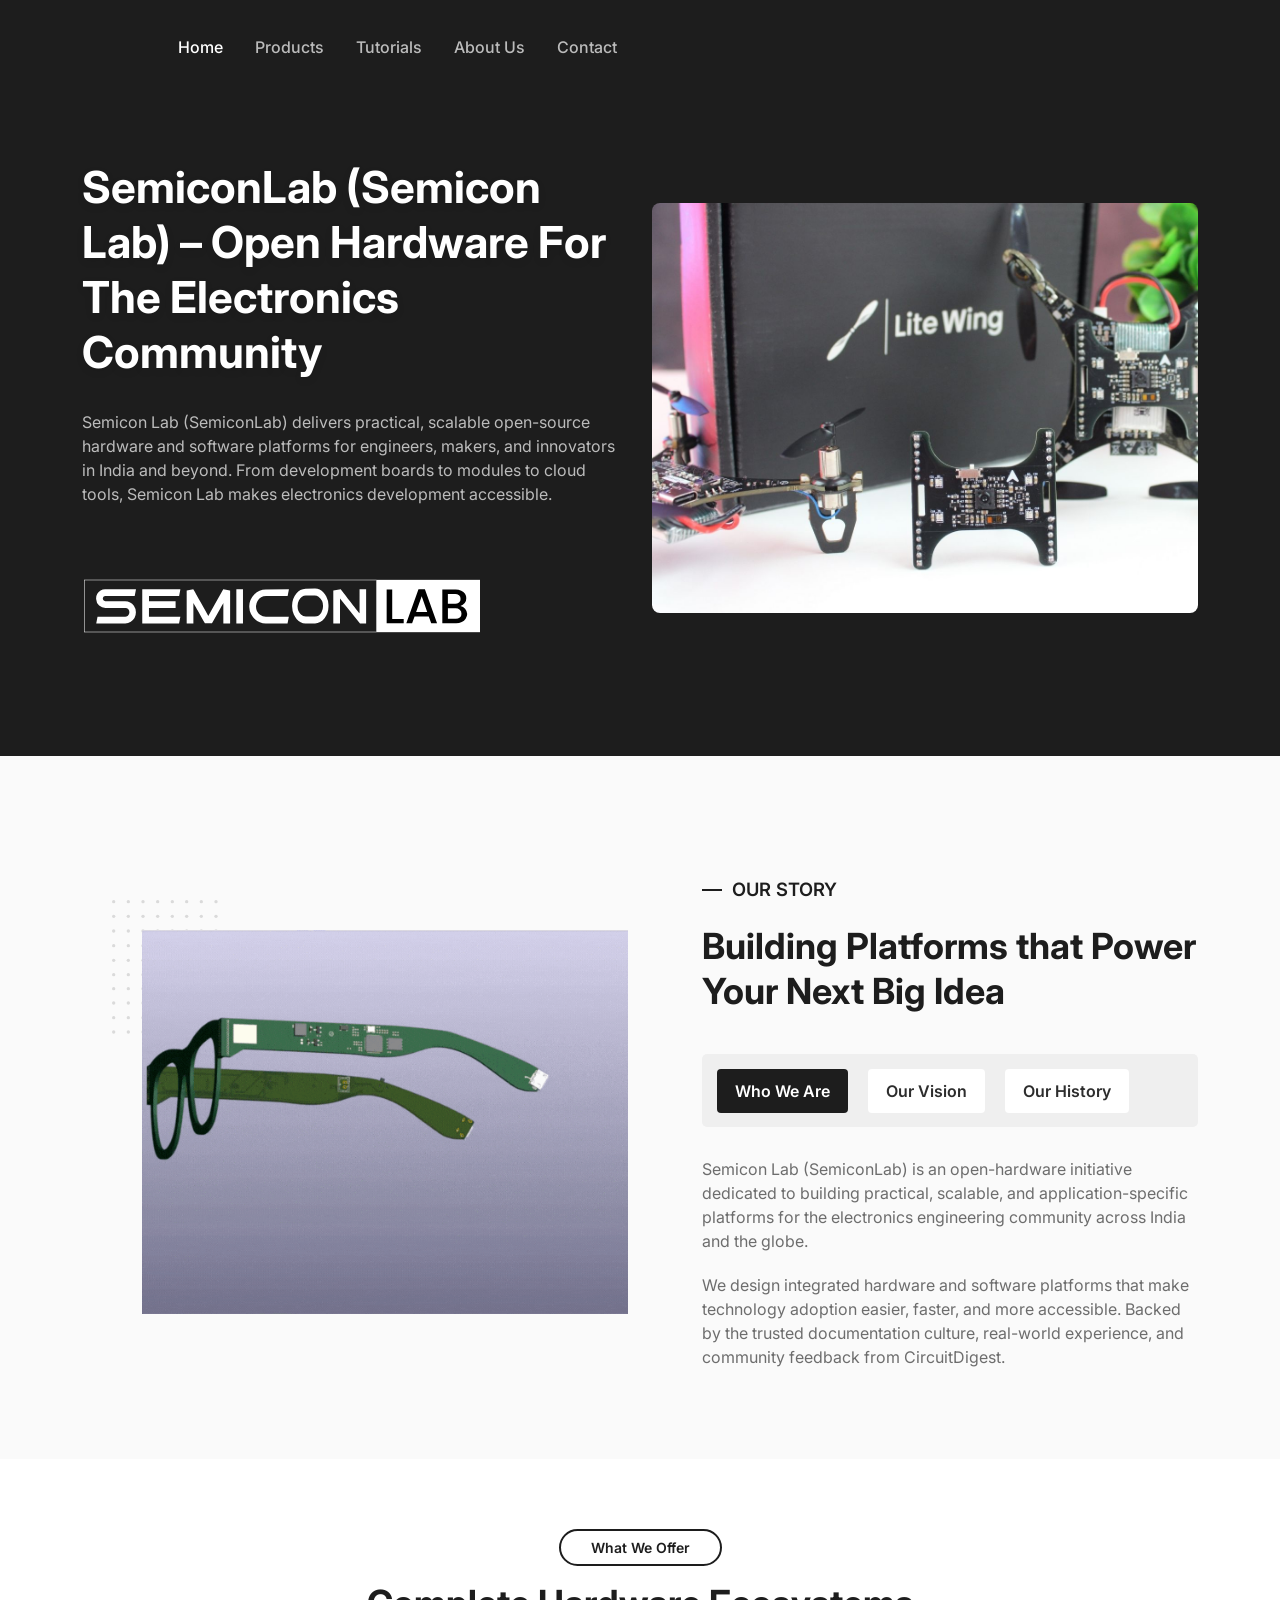
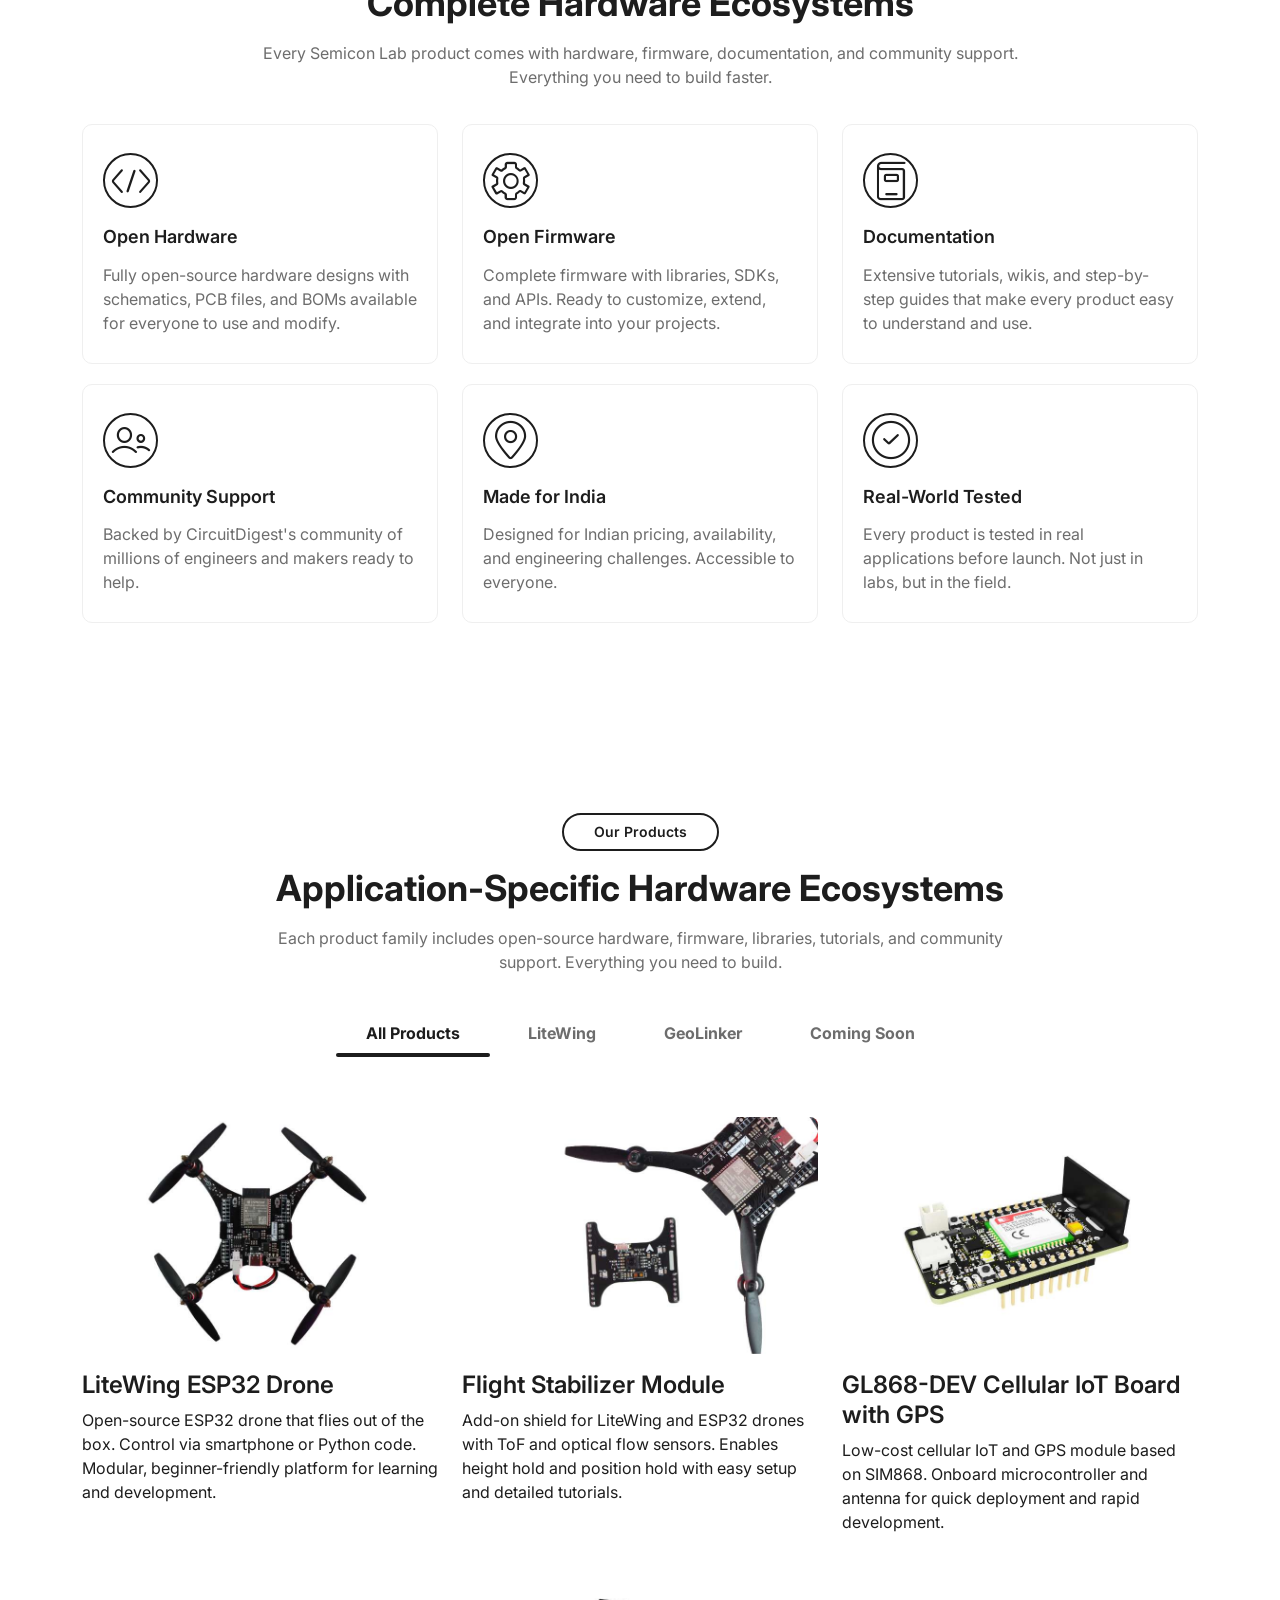
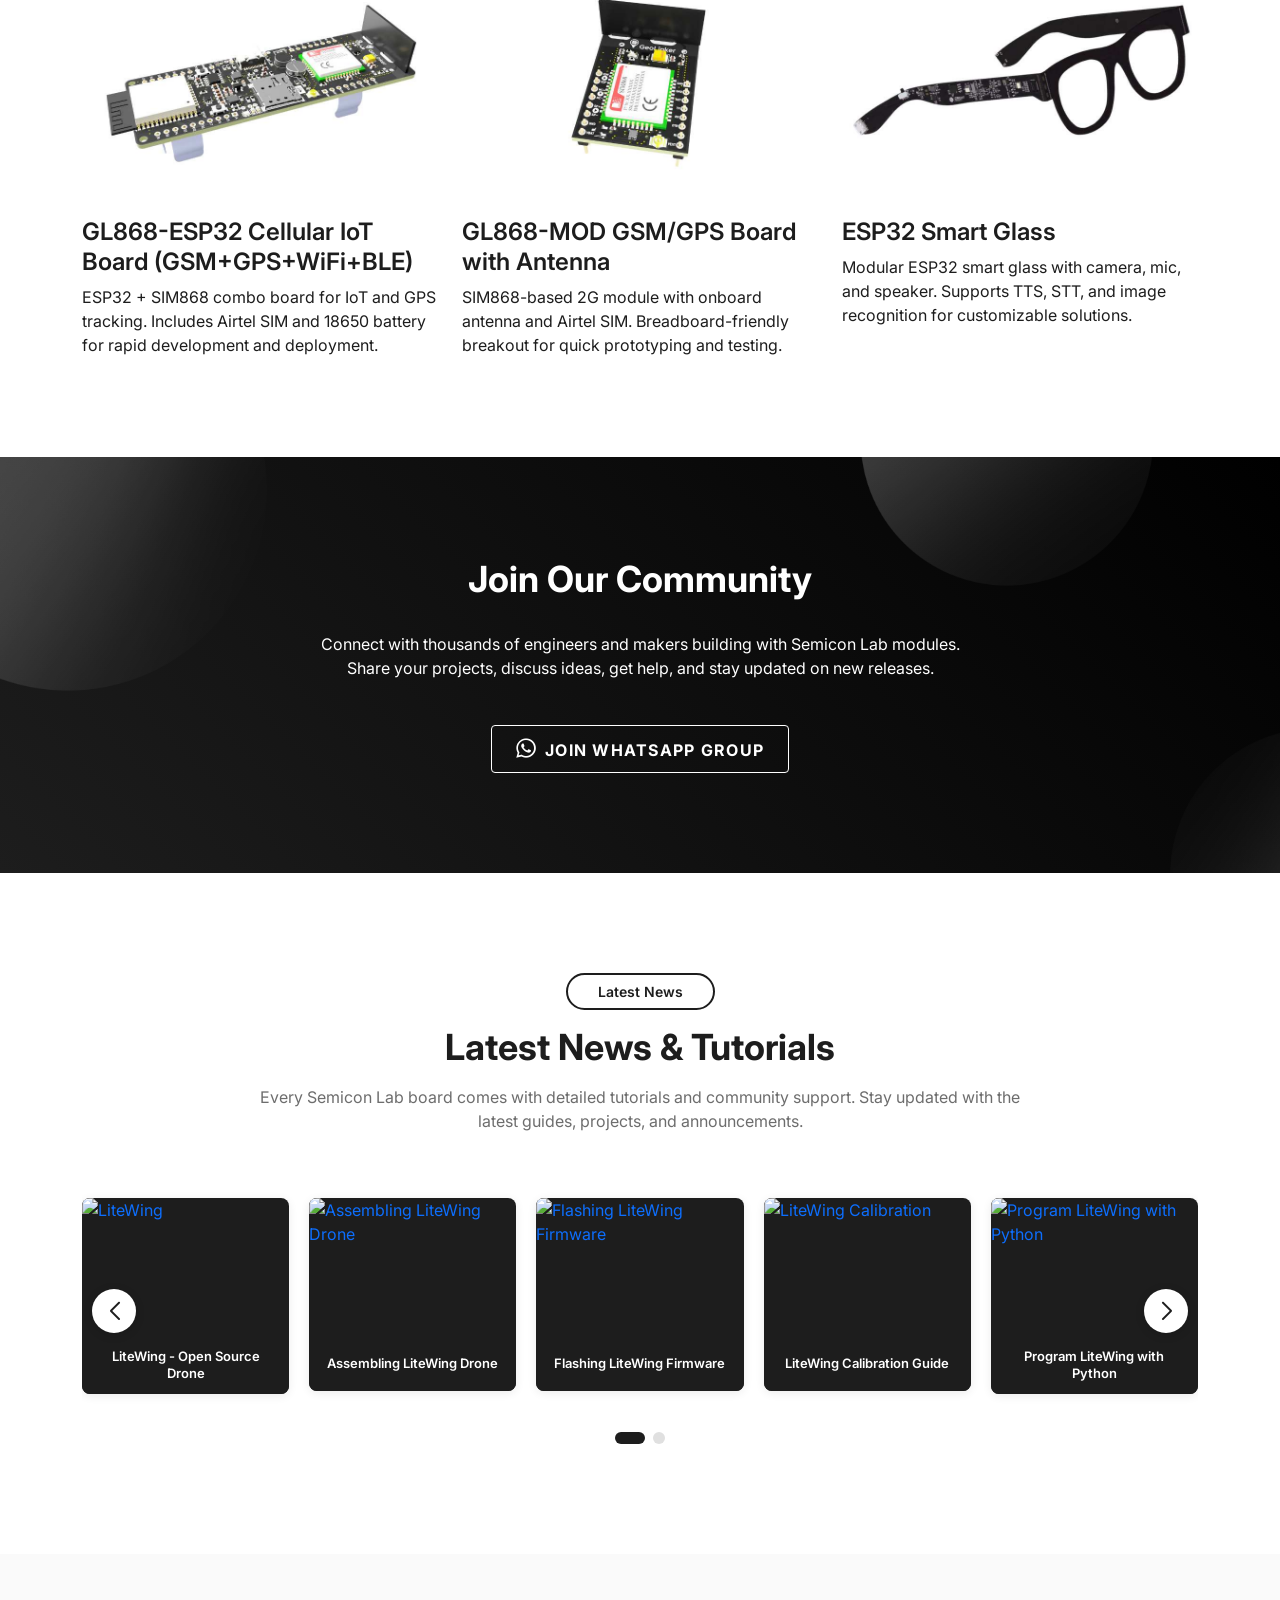
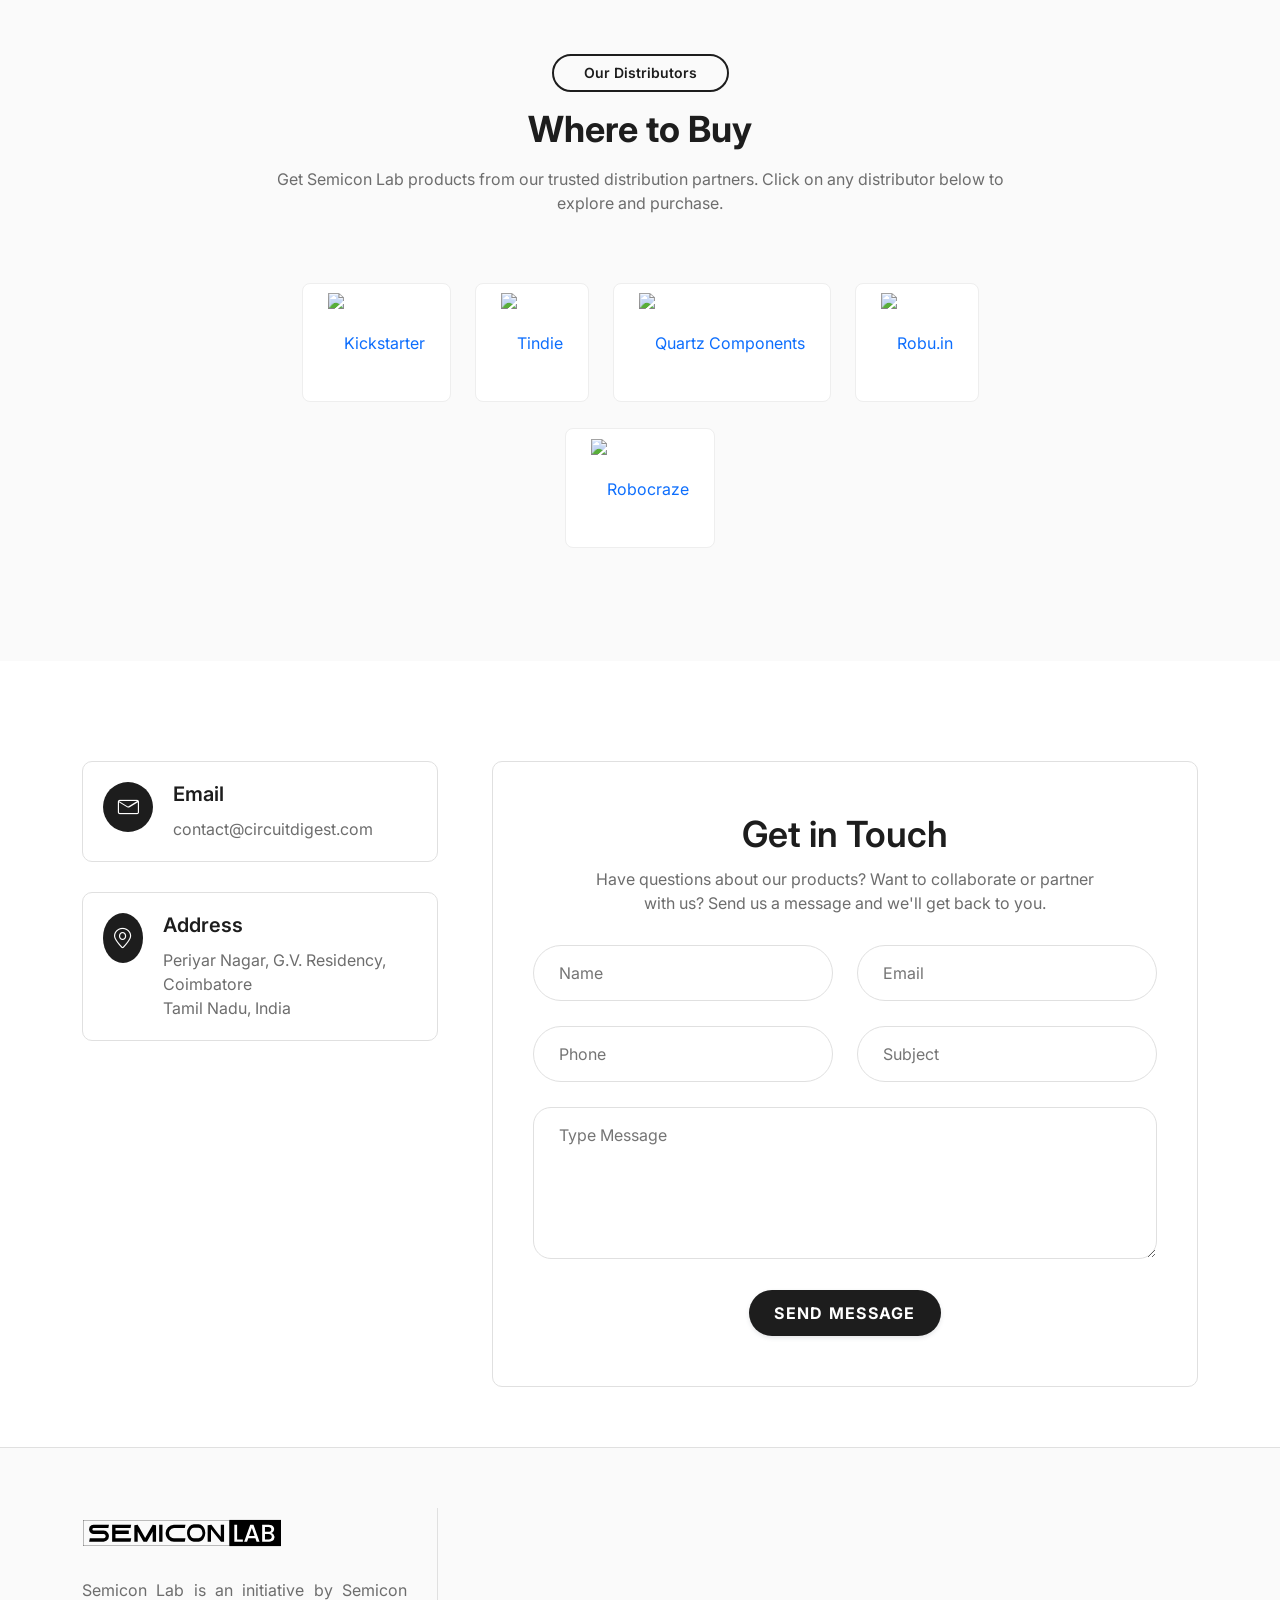
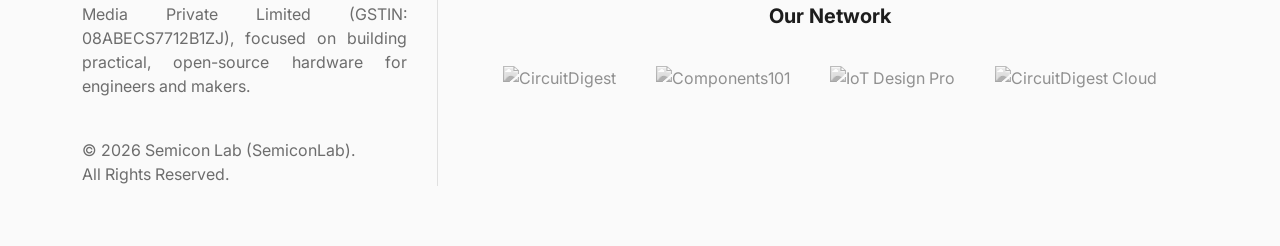
==== commit b78d12f1: "Fix: Updated URLs from semiconlab.com to semiconlab.in" ====
--- a/index.html
+++ b/index.html
@@ -13,22 +13,22 @@
   <meta name="keywords" content="SemiconLab, Semicon Lab, open source hardware, ESP32 drone, LiteWing, GeoLinker, GPS tracker, IoT development board, electronics India, drone development, CircuitDigest, programmable drone, cellular IoT, DIY drone" />
   <meta name="author" content="SemiconLab - Semicon Media" />
   <meta name="robots" content="index, follow" />
-  <link rel="canonical" href="https://semiconlab.com/" />
+  <link rel="canonical" href="https://semiconlab.in/" />
   
   <!--====== Open Graph / Facebook ======-->
   <meta property="og:type" content="website" />
-  <meta property="og:url" content="https://semiconlab.com/" />
+  <meta property="og:url" content="https://semiconlab.in/" />
   <meta property="og:title" content="SemiconLab (Semicon Lab) | Open Source Hardware for Electronics Community" />
   <meta property="og:description" content="SemiconLab (Semicon Lab) offers open-source ESP32 drones, GPS trackers, and IoT boards. Practical hardware platforms for engineers and makers in India." />
-  <meta property="og:image" content="https://semiconlab.com/assets/images/header/hero-image.jpg" />
+  <meta property="og:image" content="https://semiconlab.in/assets/images/header/hero-image.jpg" />
   <meta property="og:site_name" content="SemiconLab" />
   
   <!--====== Twitter Card ======-->
   <meta name="twitter:card" content="summary_large_image" />
-  <meta name="twitter:url" content="https://semiconlab.com/" />
+  <meta name="twitter:url" content="https://semiconlab.in/" />
   <meta name="twitter:title" content="SemiconLab (Semicon Lab) | Open Source Hardware for Electronics Community" />
   <meta name="twitter:description" content="SemiconLab (Semicon Lab) offers open-source ESP32 drones, GPS trackers, and IoT boards. Practical hardware platforms for engineers and makers in India." />
-  <meta name="twitter:image" content="https://semiconlab.com/assets/images/header/hero-image.jpg" />
+  <meta name="twitter:image" content="https://semiconlab.in/assets/images/header/hero-image.jpg" />
   
   <!--====== Favicon Icon ======-->
   <link rel="shortcut icon" type="image/x-icon" href="assets/images/favicon.svg" />
@@ -41,8 +41,8 @@
     "@type": "Organization",
     "name": "SemiconLab",
     "alternateName": ["Semicon Lab", "Semicon-Lab", "semiconlab"],
-    "url": "https://semiconlab.com",
-    "logo": "https://semiconlab.com/assets/images/logo.svg",
+    "url": "https://semiconlab.in",
+    "logo": "https://semiconlab.in/assets/images/logo.svg",
     "description": "Open-source hardware initiative offering ESP32 drones, GPS trackers, and IoT development boards for engineers and makers.",
     "address": {
       "@type": "PostalAddress",
@@ -66,7 +66,7 @@
     "@type": "WebSite",
     "name": "SemiconLab",
     "alternateName": ["Semicon Lab", "Semicon-Lab", "semiconlab"],
-    "url": "https://semiconlab.com"
+    "url": "https://semiconlab.in"
   }
   </script>
   
@@ -88,13 +88,13 @@
       "alternateName": "Semicon Lab"
     },
     "category": "Electronics > Drones > Development Boards",
-    "image": "https://semiconlab.com/assets/images/portfolio/5.jpg",
-    "url": "https://semiconlab.com/#portfolio",
+    "image": "https://semiconlab.in/assets/images/portfolio/5.jpg",
+    "url": "https://semiconlab.in/#portfolio",
     "offers": {
       "@type": "Offer",
       "availability": "https://schema.org/InStock",
       "priceCurrency": "INR",
-      "url": "https://semiconlab.com/#portfolio"
+      "url": "https://semiconlab.in/#portfolio"
     }
   }
   </script>
@@ -117,13 +117,13 @@
       "alternateName": "Semicon Lab"
     },
     "category": "Electronics > IoT > GPS Modules",
-    "image": "https://semiconlab.com/assets/images/portfolio/1.jpg",
-    "url": "https://semiconlab.com/#portfolio",
+    "image": "https://semiconlab.in/assets/images/portfolio/1.jpg",
+    "url": "https://semiconlab.in/#portfolio",
     "offers": {
       "@type": "Offer",
       "availability": "https://schema.org/InStock",
       "priceCurrency": "INR",
-      "url": "https://semiconlab.com/#portfolio"
+      "url": "https://semiconlab.in/#portfolio"
     }
   }
   </script>
@@ -138,13 +138,13 @@
         "@type": "ListItem",
         "position": 1,
         "name": "Home",
-        "item": "https://semiconlab.com/"
+        "item": "https://semiconlab.in/"
       },
       {
         "@type": "ListItem",
         "position": 2,
         "name": "Products",
-        "item": "https://semiconlab.com/#portfolio"
+        "item": "https://semiconlab.in/#portfolio"
       }
     ]
   }
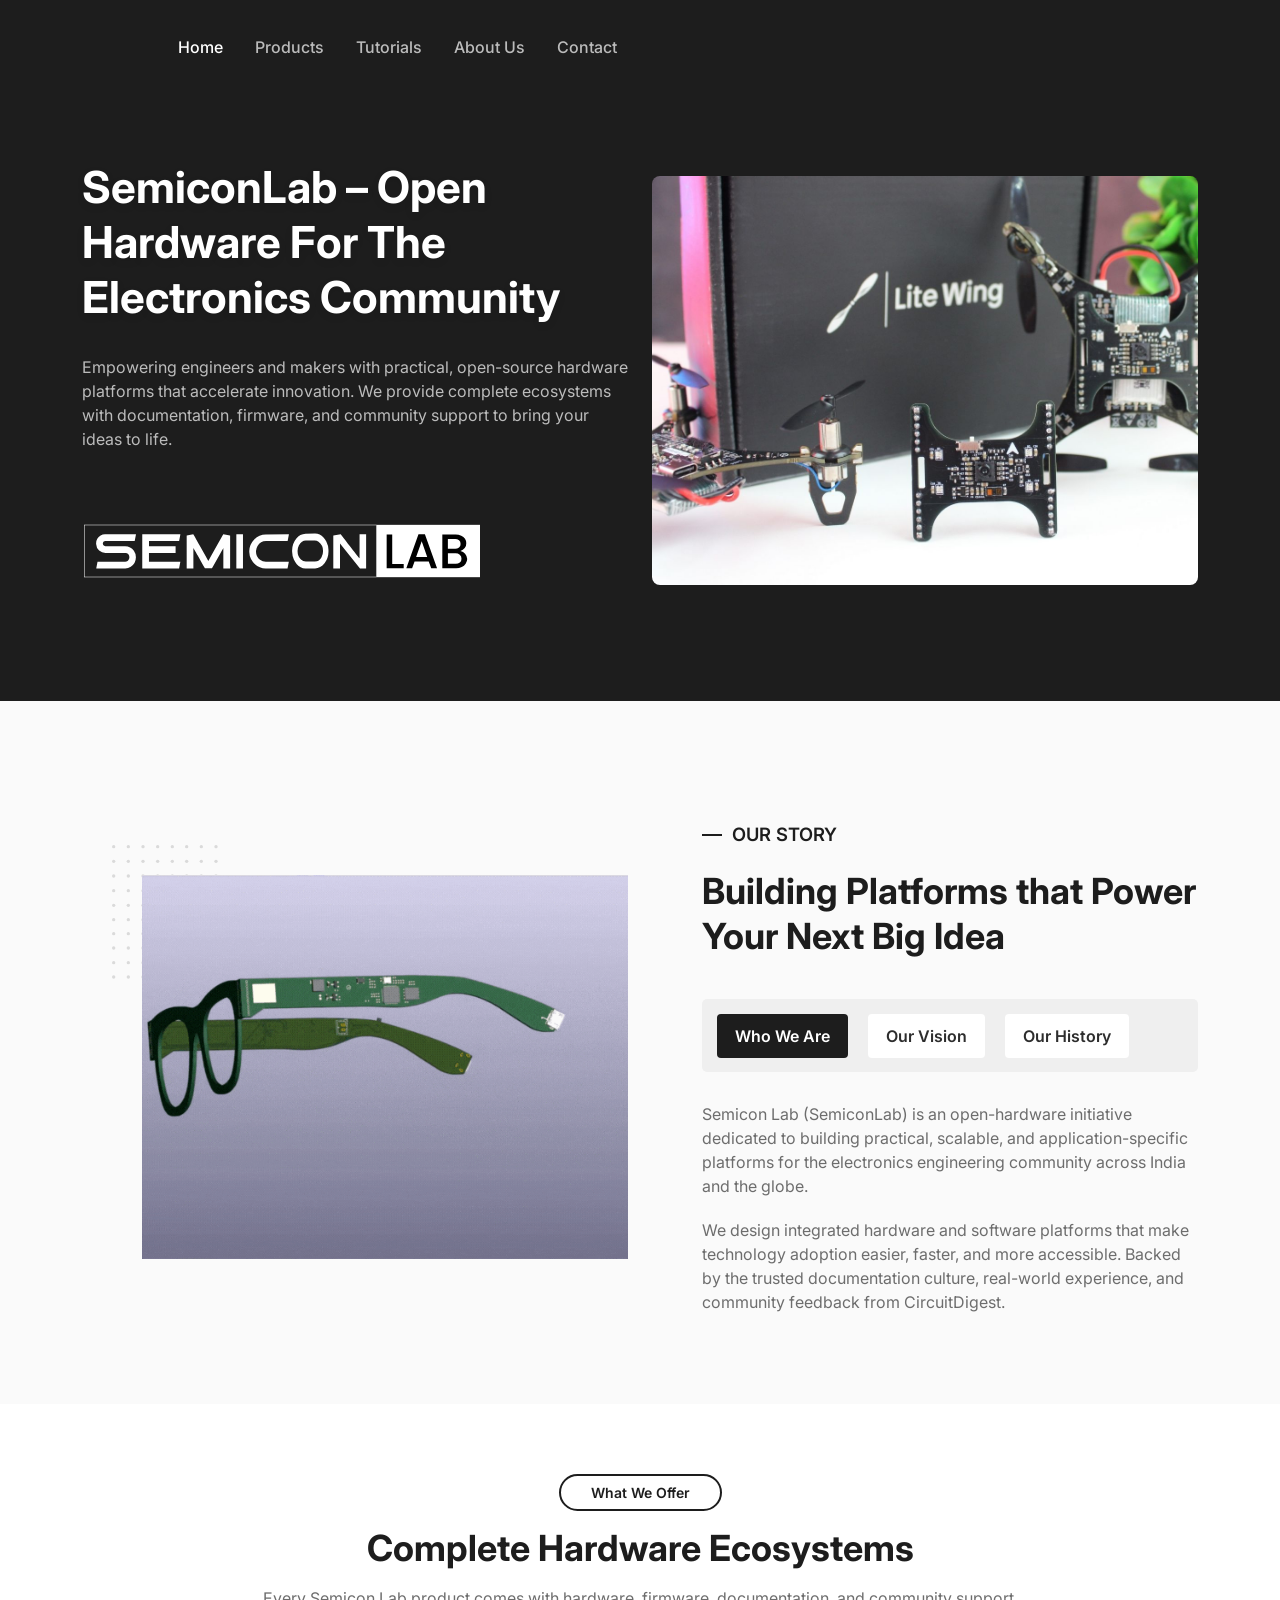
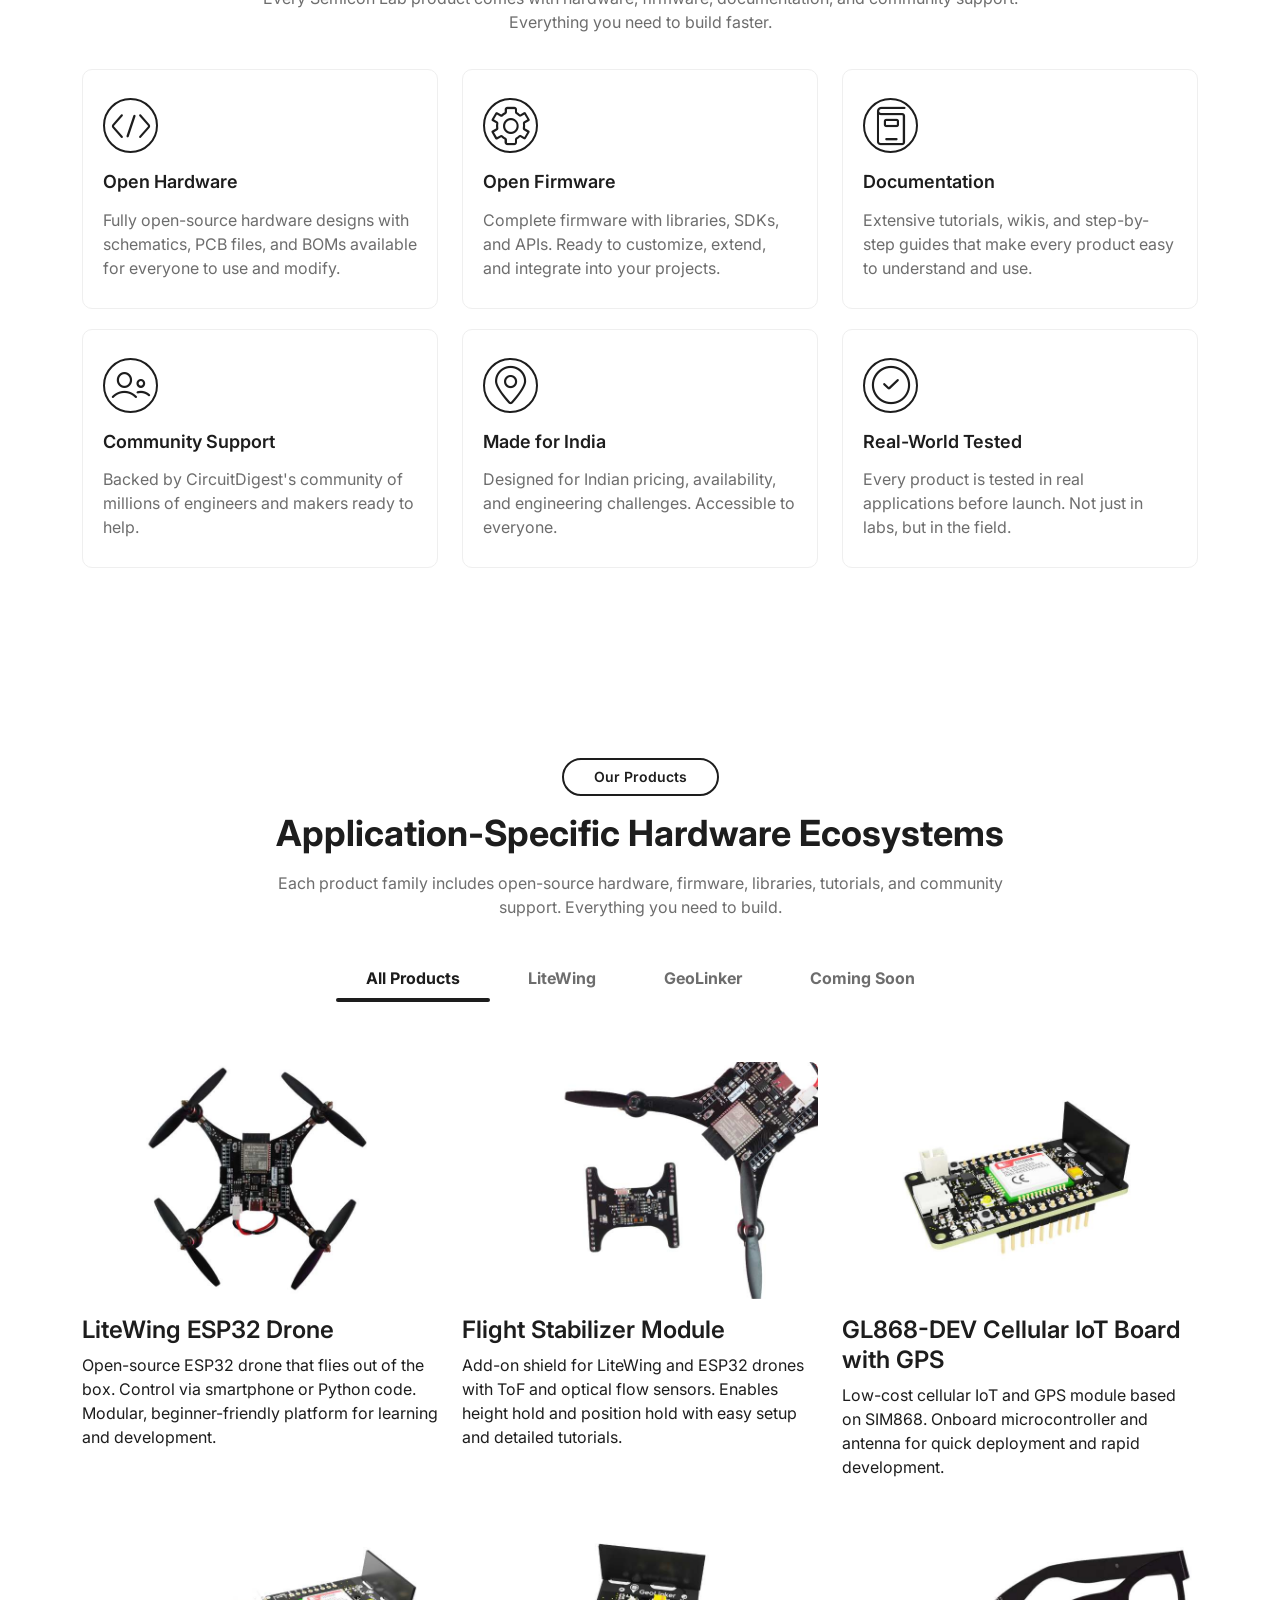
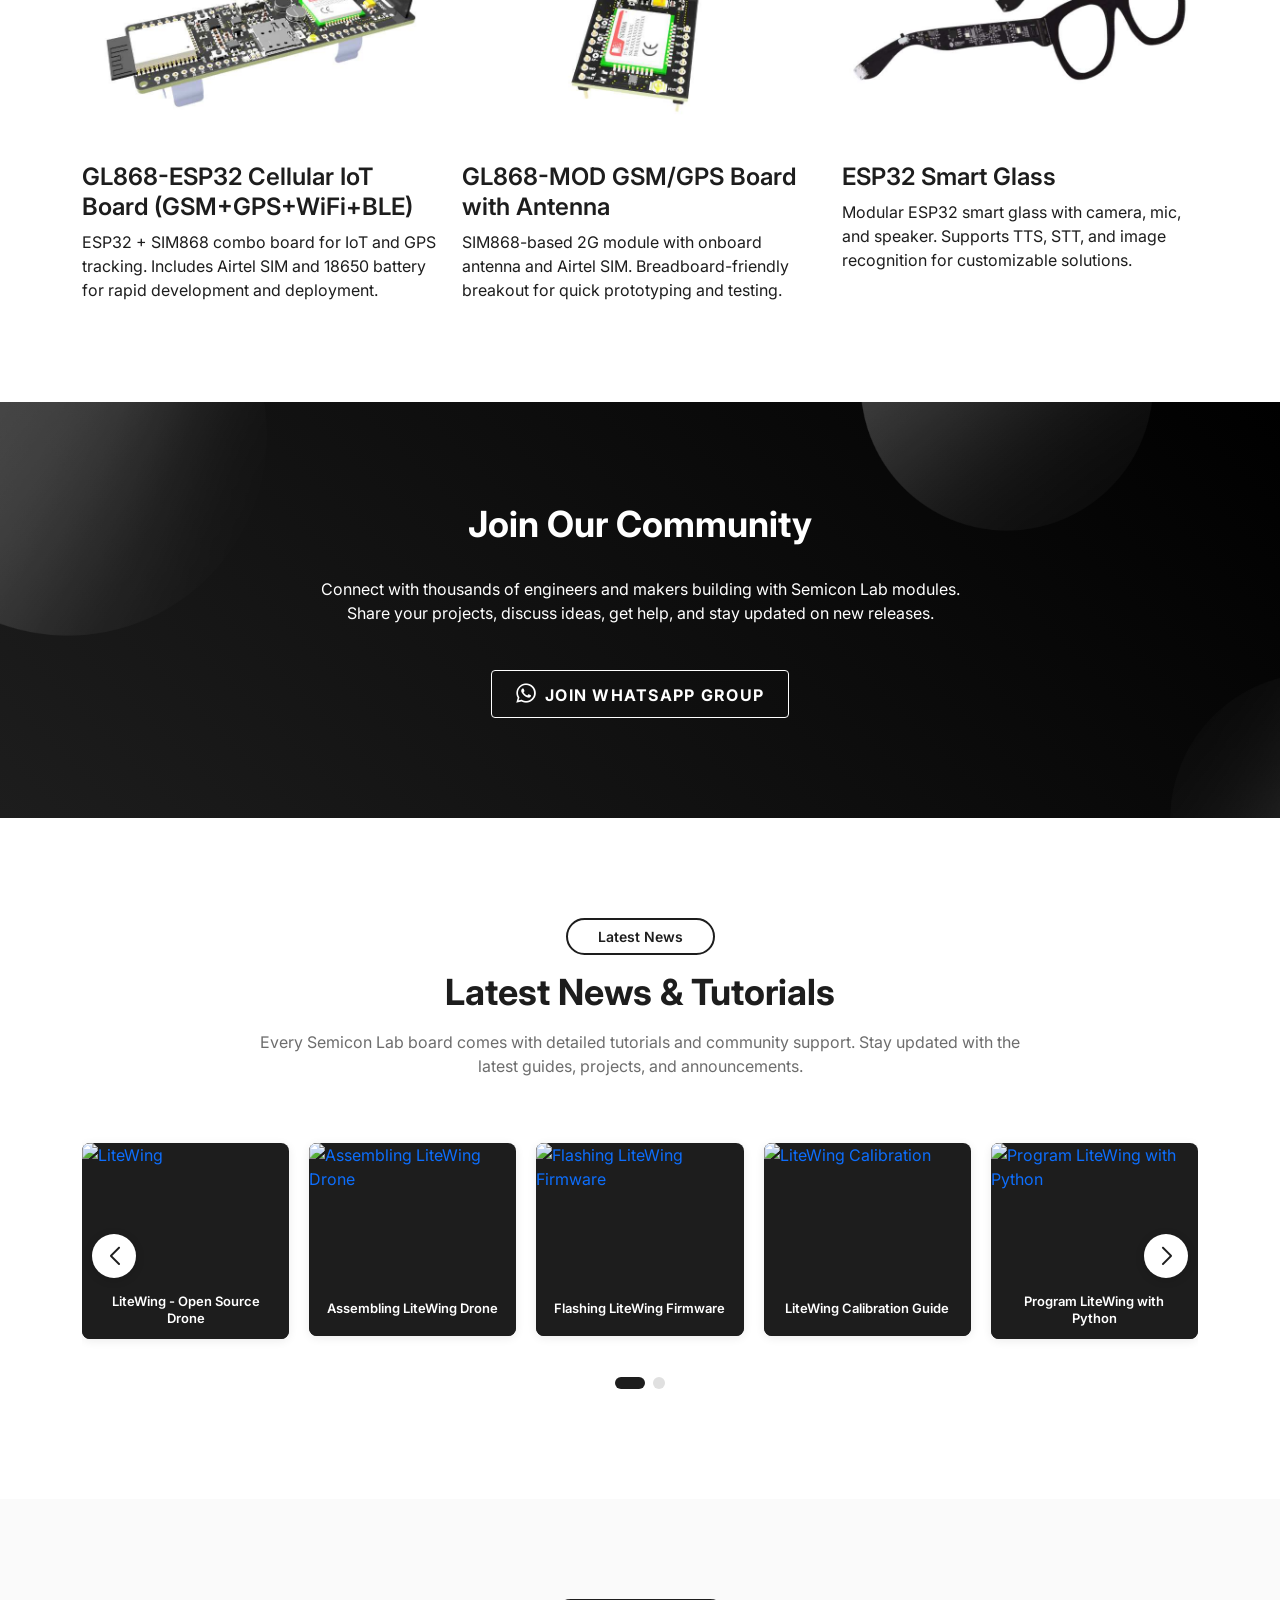
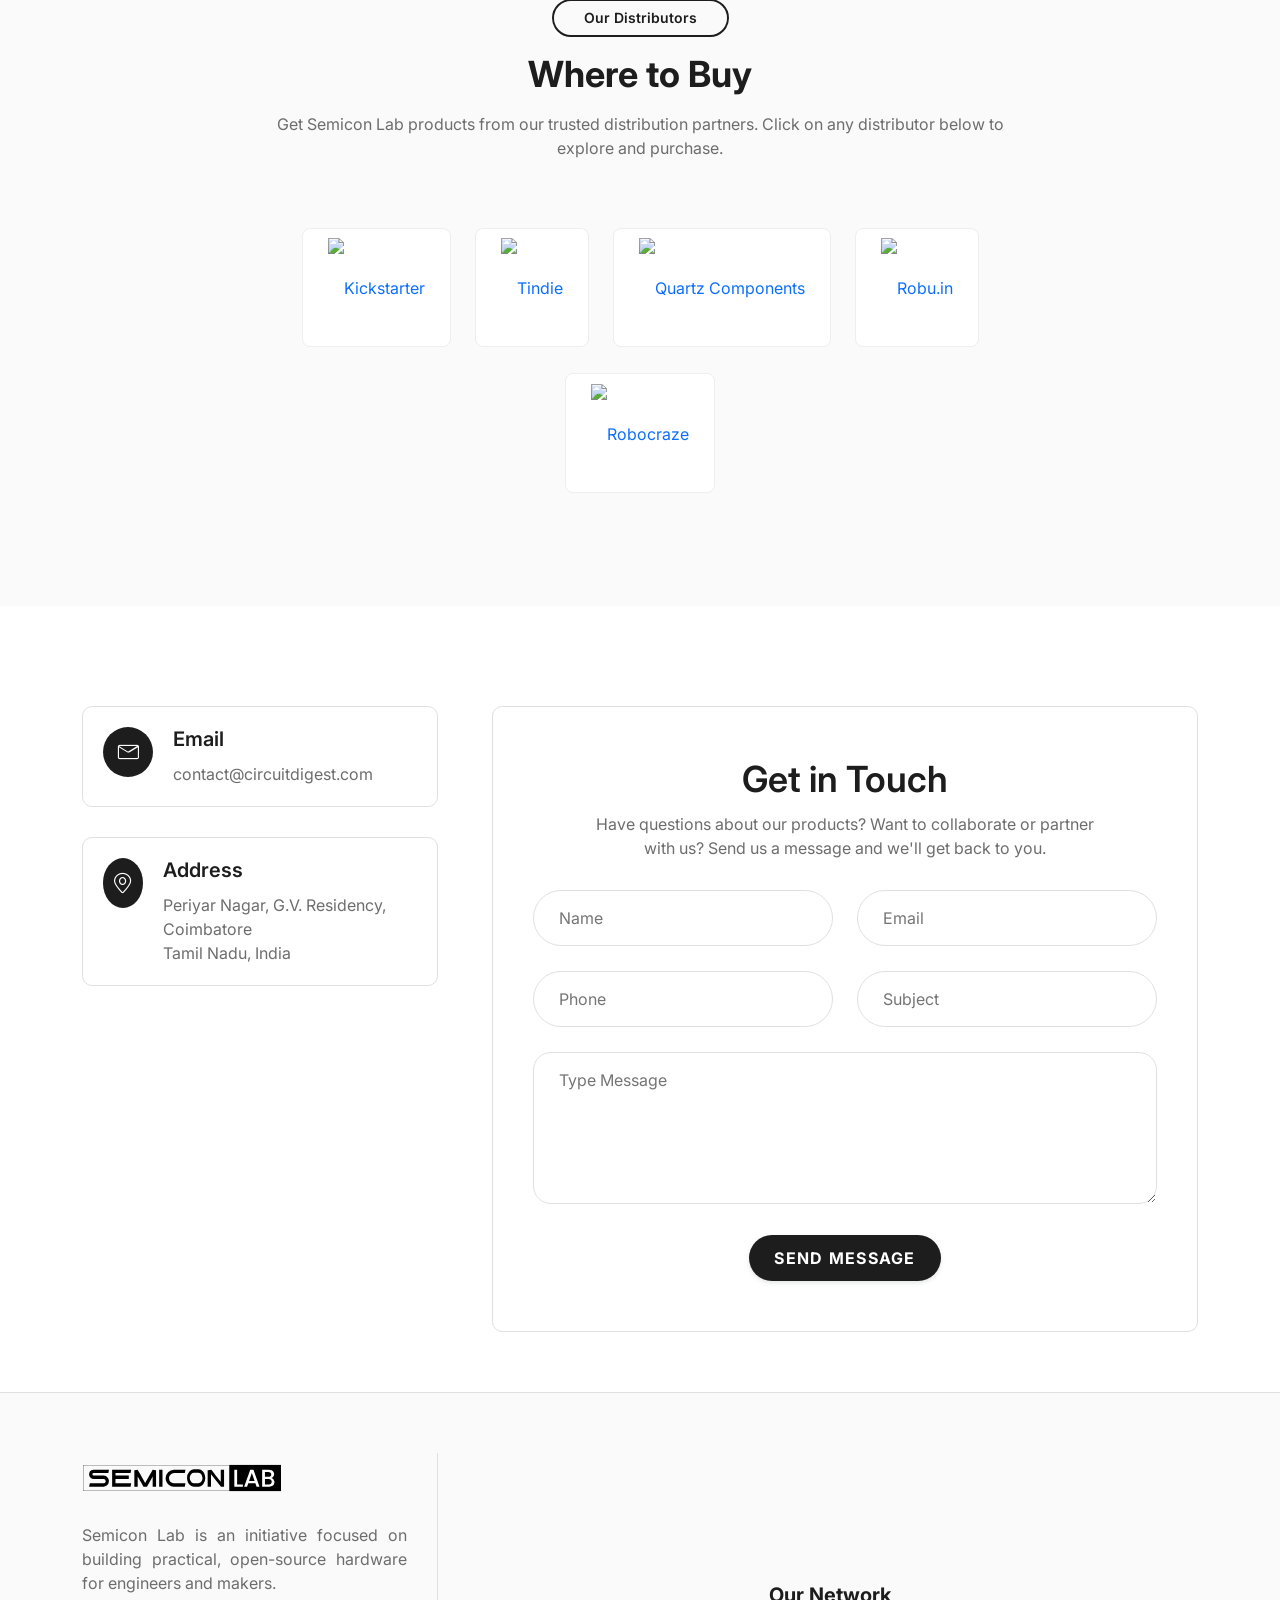
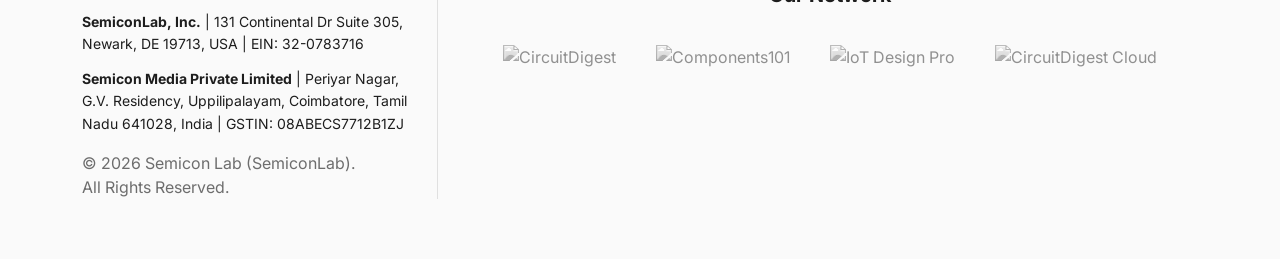
==== commit cad9ed3e: "Update website: improve hero section, footer registration details, and add LiteWing position module " ====
--- a/index.html
+++ b/index.html
@@ -222,11 +222,10 @@
       <div class="row align-items-center">
         <div class="col-lg-6 col-md-12 col-12">
           <div class="header-content">
-            <h1>SemiconLab (Semicon Lab) – Open Hardware for the Electronics Community</h1>
+            <h1>SemiconLab – Open Hardware for the Electronics Community</h1>
             <p>
-              Semicon Lab (SemiconLab) delivers practical, scalable open-source hardware and software platforms 
-              for engineers, makers, and innovators in India and beyond. From development boards 
-              to modules to cloud tools, Semicon Lab makes electronics development accessible.
+              Empowering engineers and makers with practical, open-source hardware platforms that accelerate innovation. 
+              We provide complete ecosystems with documentation, firmware, and community support to bring your ideas to life.
             </p>
             <div class="button">
               <img src="assets/images/white-logo.svg" alt="SemiconLab Semicon Lab Logo - Open Source Hardware India" style="height: 100px; width: 400px; margin-top: 10px;" />
@@ -998,11 +997,18 @@
                   </a>
                 </div>
                 <p>
-                  Semicon Lab is an initiative by Semicon Media Private Limited 
-                  (GSTIN: 08ABECS7712B1ZJ), focused on building practical, 
+                  Semicon Lab is an initiative focused on building practical,
                   open-source hardware for engineers and makers.
                 </p>
-                <p class="copyright-text">
+                <div class="footer-registration" style="font-size: 0.875rem; line-height: 1.6; margin-top: 1rem;">
+                  <div style="margin-bottom: 0.75rem;">
+                    <strong>SemiconLab, Inc.</strong> | 131 Continental Dr Suite 305, Newark, DE 19713, USA | EIN: 32-0783716
+                  </div>
+                  <div>
+                    <strong>Semicon Media Private Limited</strong> | Periyar Nagar, G.V. Residency, Uppilipalayam, Coimbatore, Tamil Nadu 641028, India | GSTIN: 08ABECS7712B1ZJ
+                  </div>
+                </div>
+                <p class="copyright-text" style="margin-top: 1rem;">
                   <span>© 2026 Semicon Lab (SemiconLab).</span> All Rights Reserved.
                 </p>
               </div>
@@ -1023,7 +1029,7 @@
                     <img src="https://iotdesignpro.com/sites/default/files/IoTdesignpro-logo.png" alt="IoT Design Pro" />
                   </a>
                   <a href="https://circuitdigest.cloud/" target="_blank" class="network-logo">
-                    <img src="https://www.circuitdigest.cloud/static/logo.png" alt="CircuitDigest Cloud" />
+                    <img src="https://www.circuitdigest.cloud/assets/images/logo.png" alt="CircuitDigest Cloud" />
                   </a>
                 </div>
               </div>
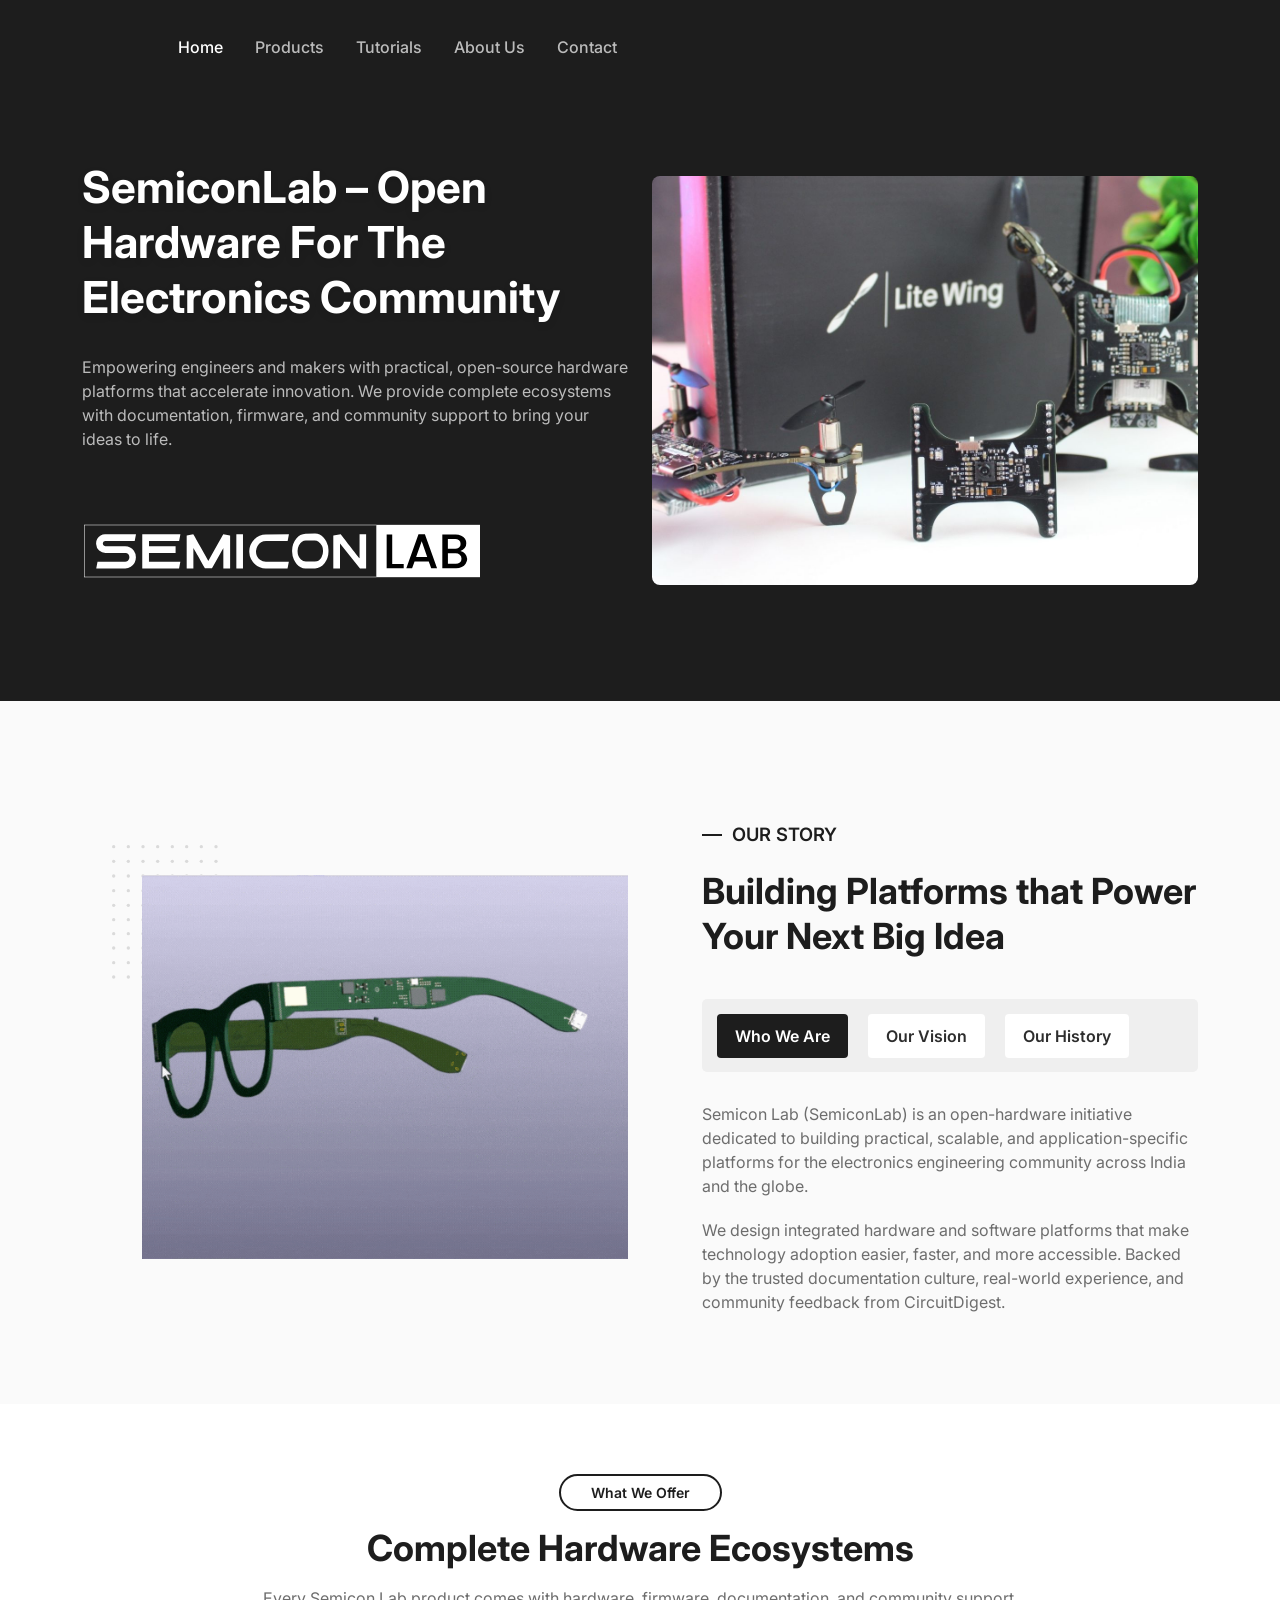
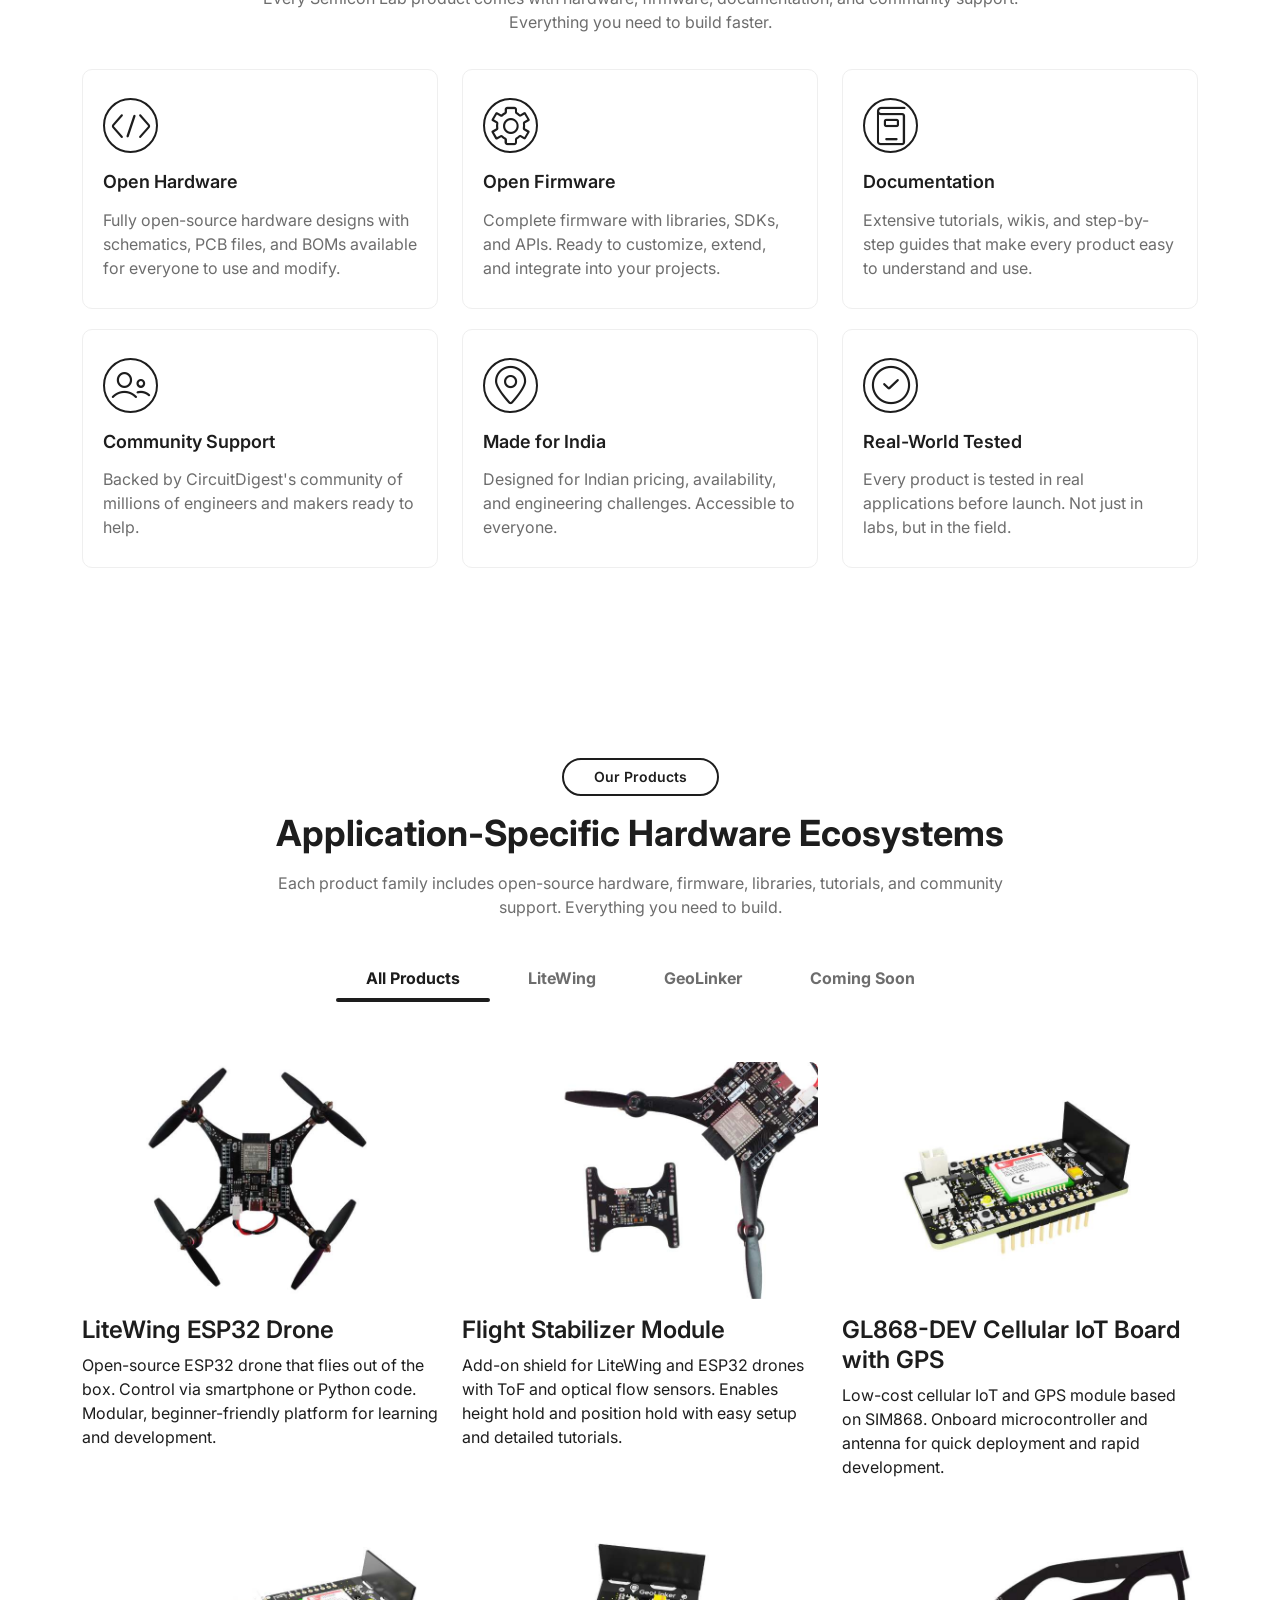
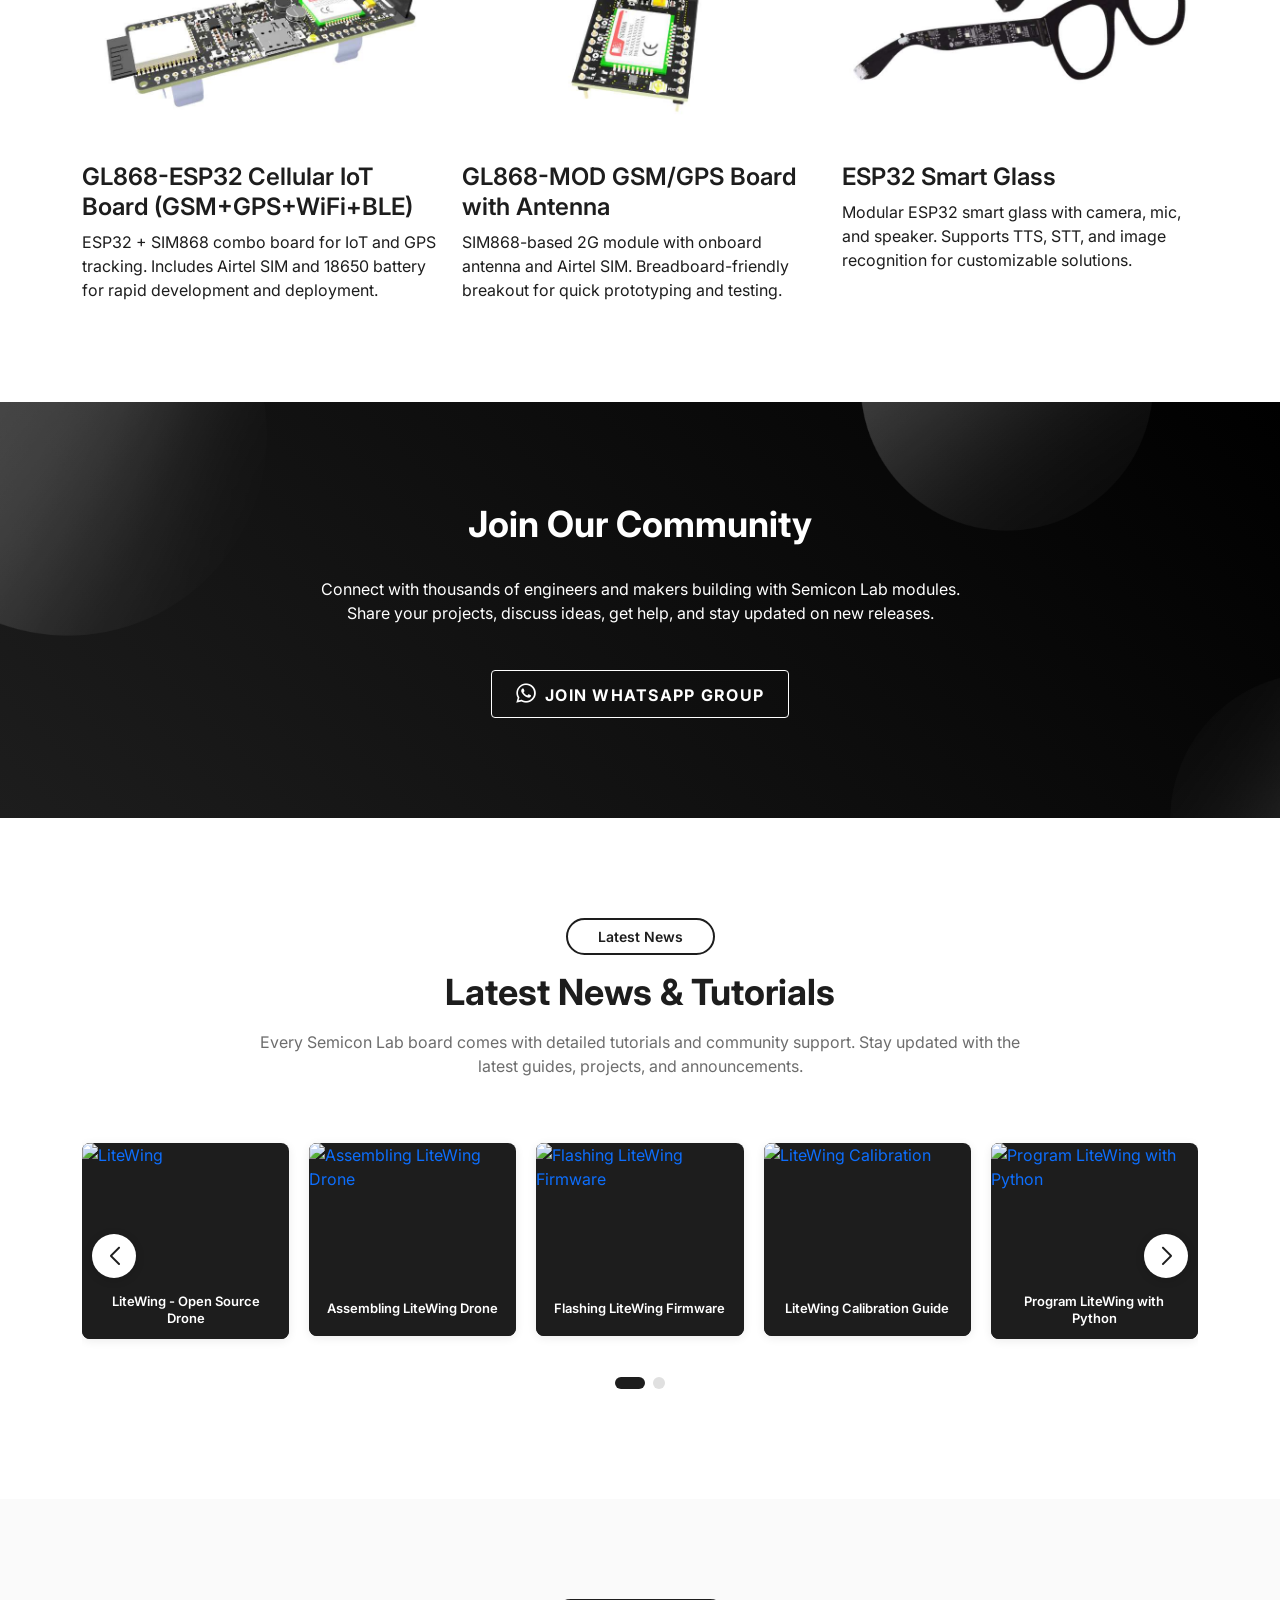
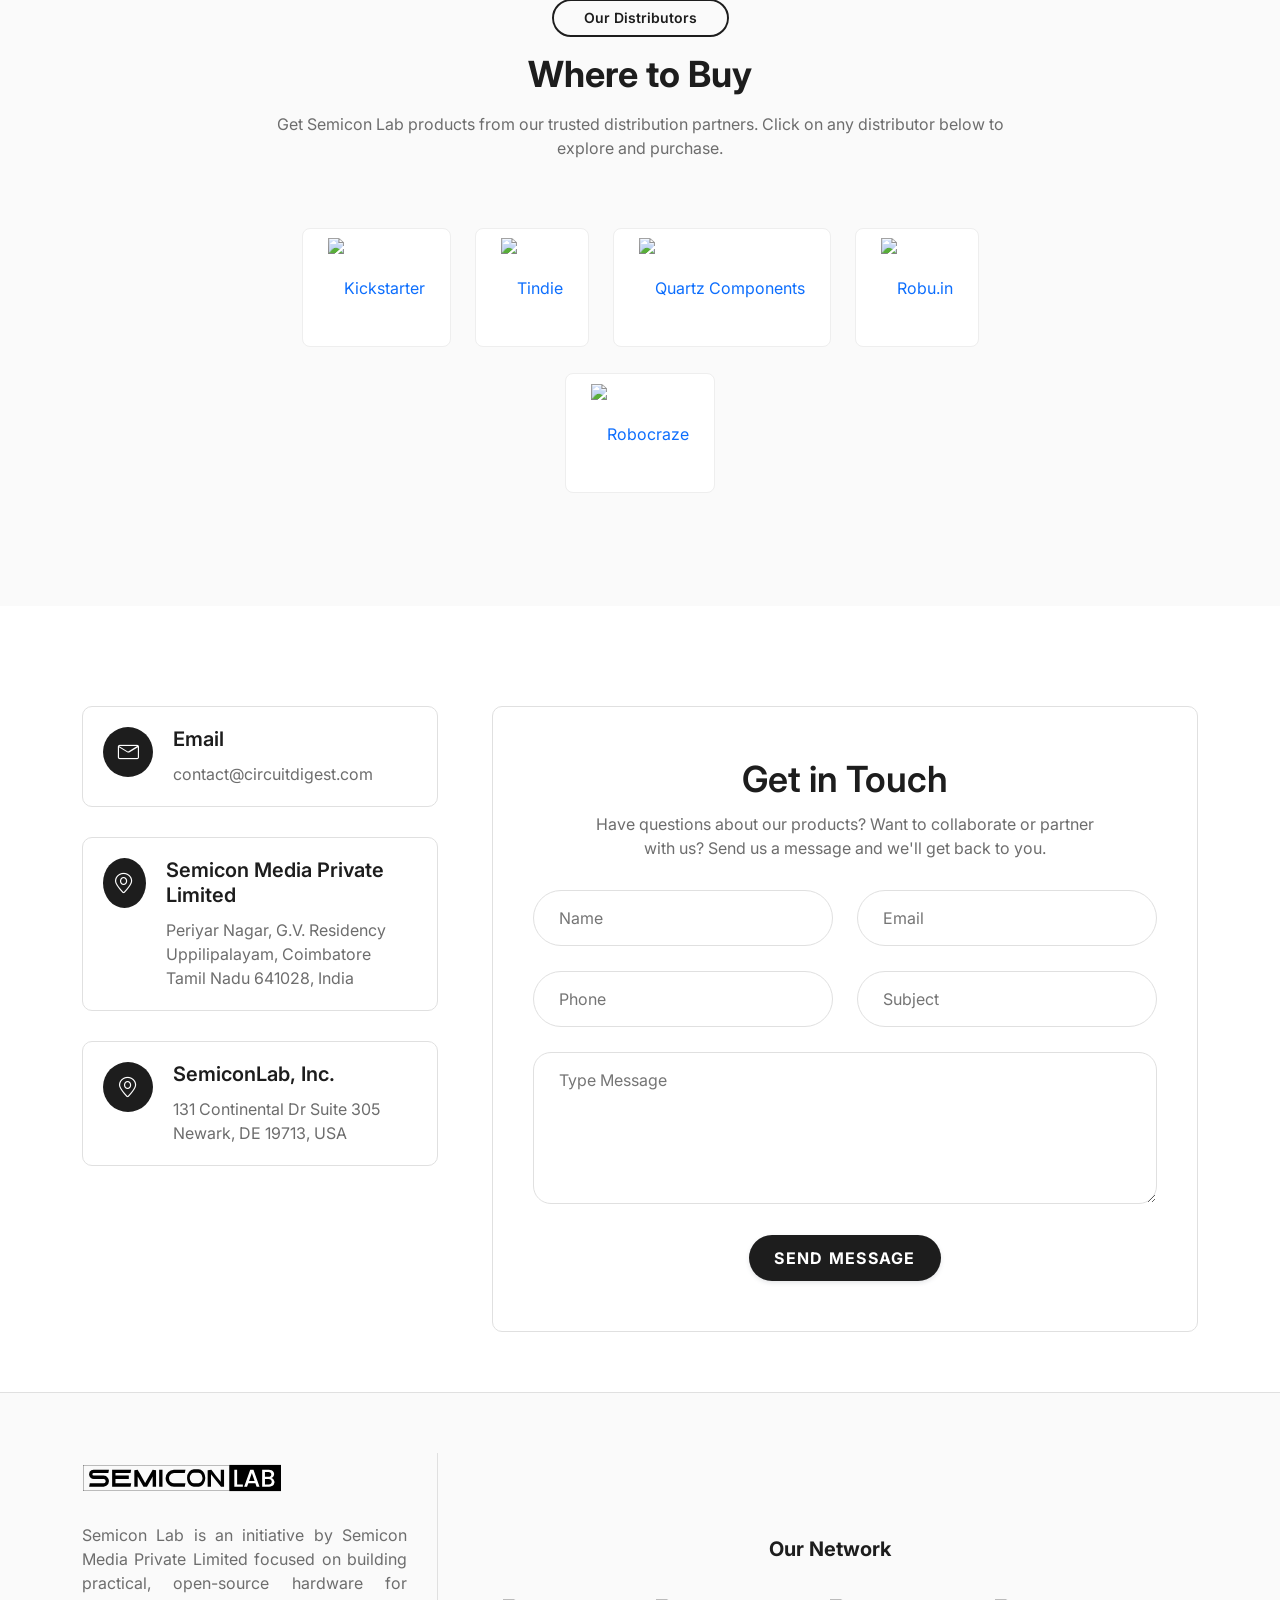
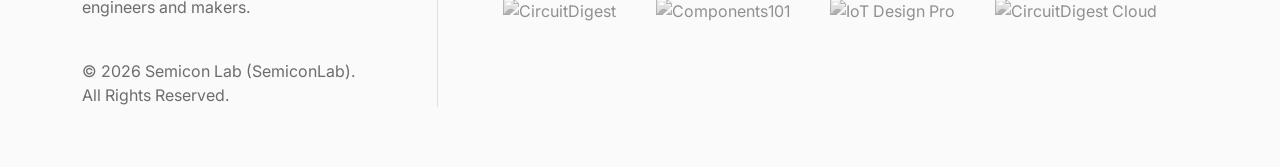
==== commit 3b41de0c: "Update footer/contact company info Remove GSTIN/EIN from public pages and move company addresses to " ====
--- a/index.html
+++ b/index.html
@@ -917,9 +917,22 @@
                     <i class="lni lni-map-marker"></i>
                   </div>
                   <div class="contact-content">
-                    <h4>Address</h4>
-                    <p>Periyar Nagar, G.V. Residency, Coimbatore</p>
-                    <p>Tamil Nadu, India</p>
+                    <h4>Semicon Media Private Limited</h4>
+                    <p>Periyar Nagar, G.V. Residency</p>
+                    <p>Uppilipalayam, Coimbatore</p>
+                    <p>Tamil Nadu 641028, India</p>
+                  </div>
+                </div>
+              </div>
+              <div class="col-12 col-md-6 col-xl-12">
+                <div class="contact-item">
+                  <div class="contact-icon">
+                    <i class="lni lni-map-marker"></i>
+                  </div>
+                  <div class="contact-content">
+                    <h4>SemiconLab, Inc.</h4>
+                    <p>131 Continental Dr Suite 305</p>
+                    <p>Newark, DE 19713, USA</p>
                   </div>
                 </div>
               </div>
@@ -997,18 +1010,11 @@
                   </a>
                 </div>
                 <p>
-                  Semicon Lab is an initiative focused on building practical,
+                  Semicon Lab is an initiative by Semicon Media Private Limited 
+                  focused on building practical, 
                   open-source hardware for engineers and makers.
                 </p>
-                <div class="footer-registration" style="font-size: 0.875rem; line-height: 1.6; margin-top: 1rem;">
-                  <div style="margin-bottom: 0.75rem;">
-                    <strong>SemiconLab, Inc.</strong> | 131 Continental Dr Suite 305, Newark, DE 19713, USA | EIN: 32-0783716
-                  </div>
-                  <div>
-                    <strong>Semicon Media Private Limited</strong> | Periyar Nagar, G.V. Residency, Uppilipalayam, Coimbatore, Tamil Nadu 641028, India | GSTIN: 08ABECS7712B1ZJ
-                  </div>
-                </div>
-                <p class="copyright-text" style="margin-top: 1rem;">
+                <p class="copyright-text">
                   <span>© 2026 Semicon Lab (SemiconLab).</span> All Rights Reserved.
                 </p>
               </div>
